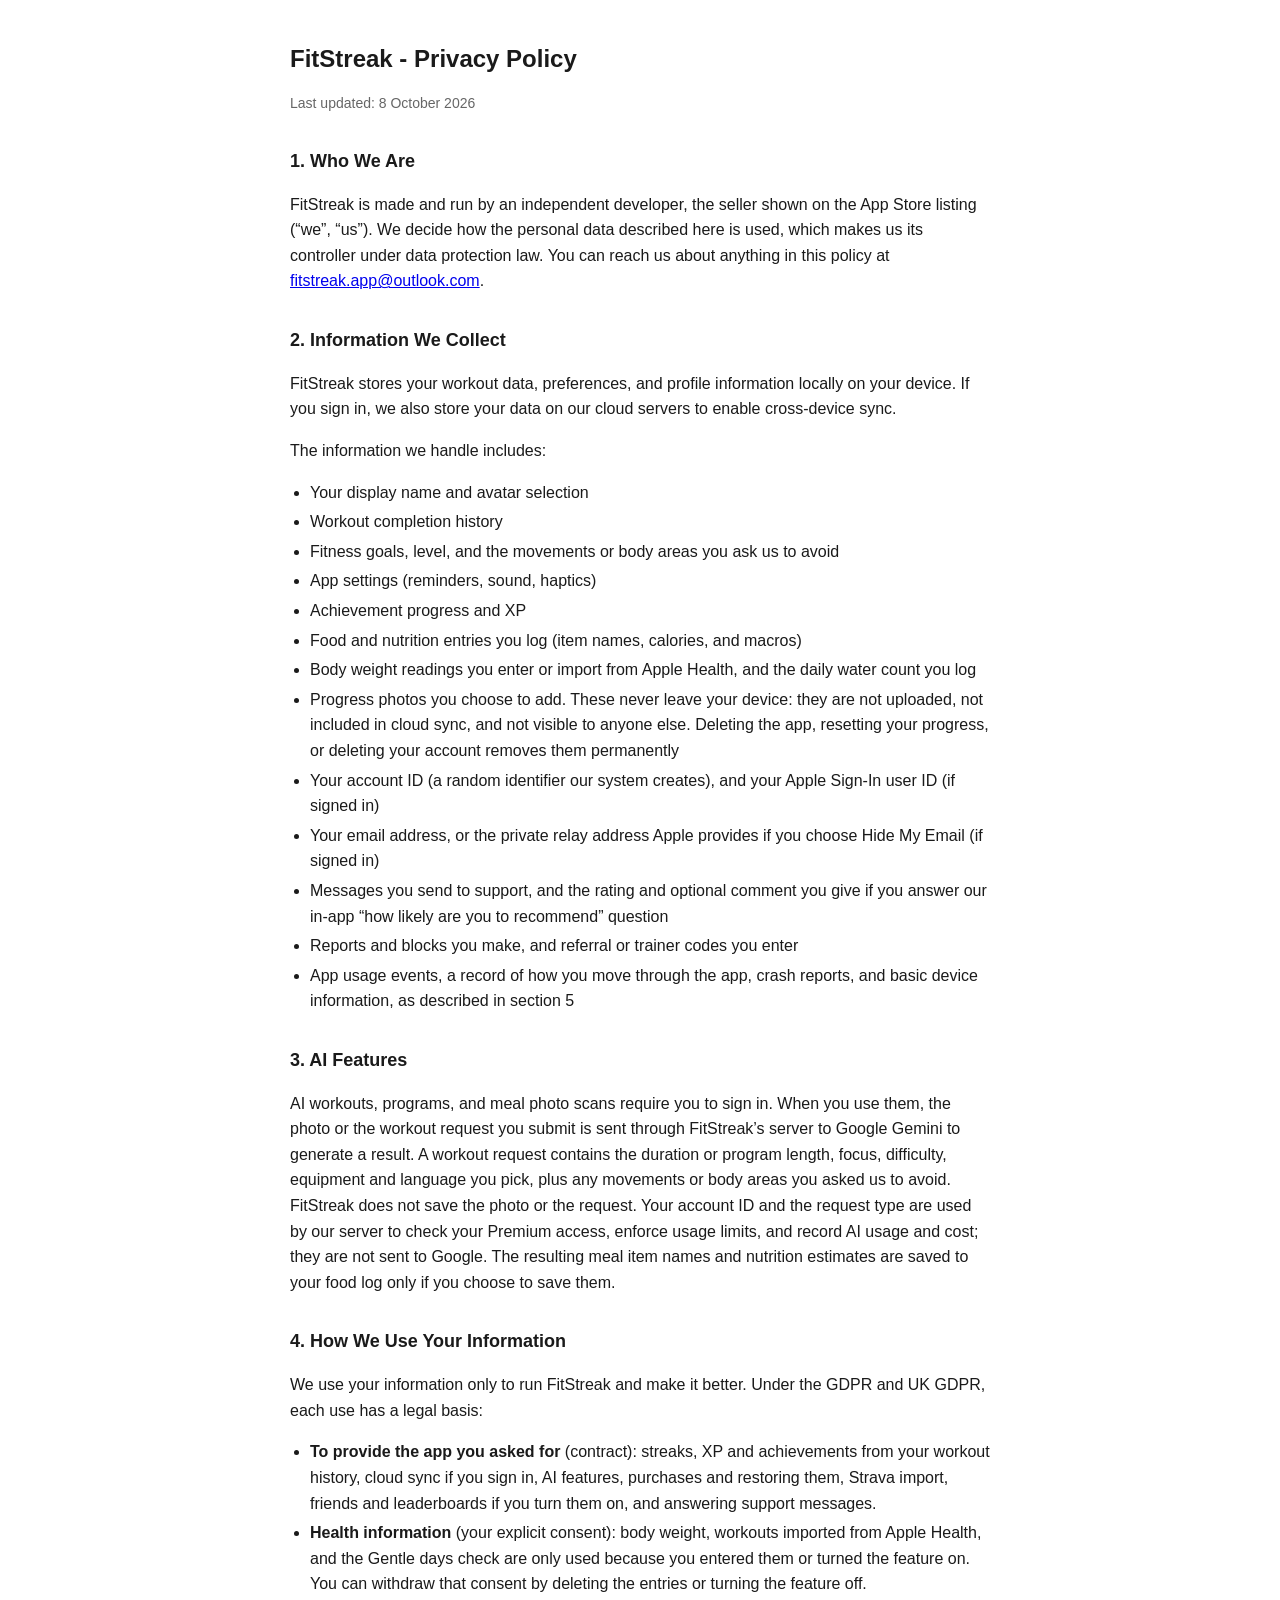
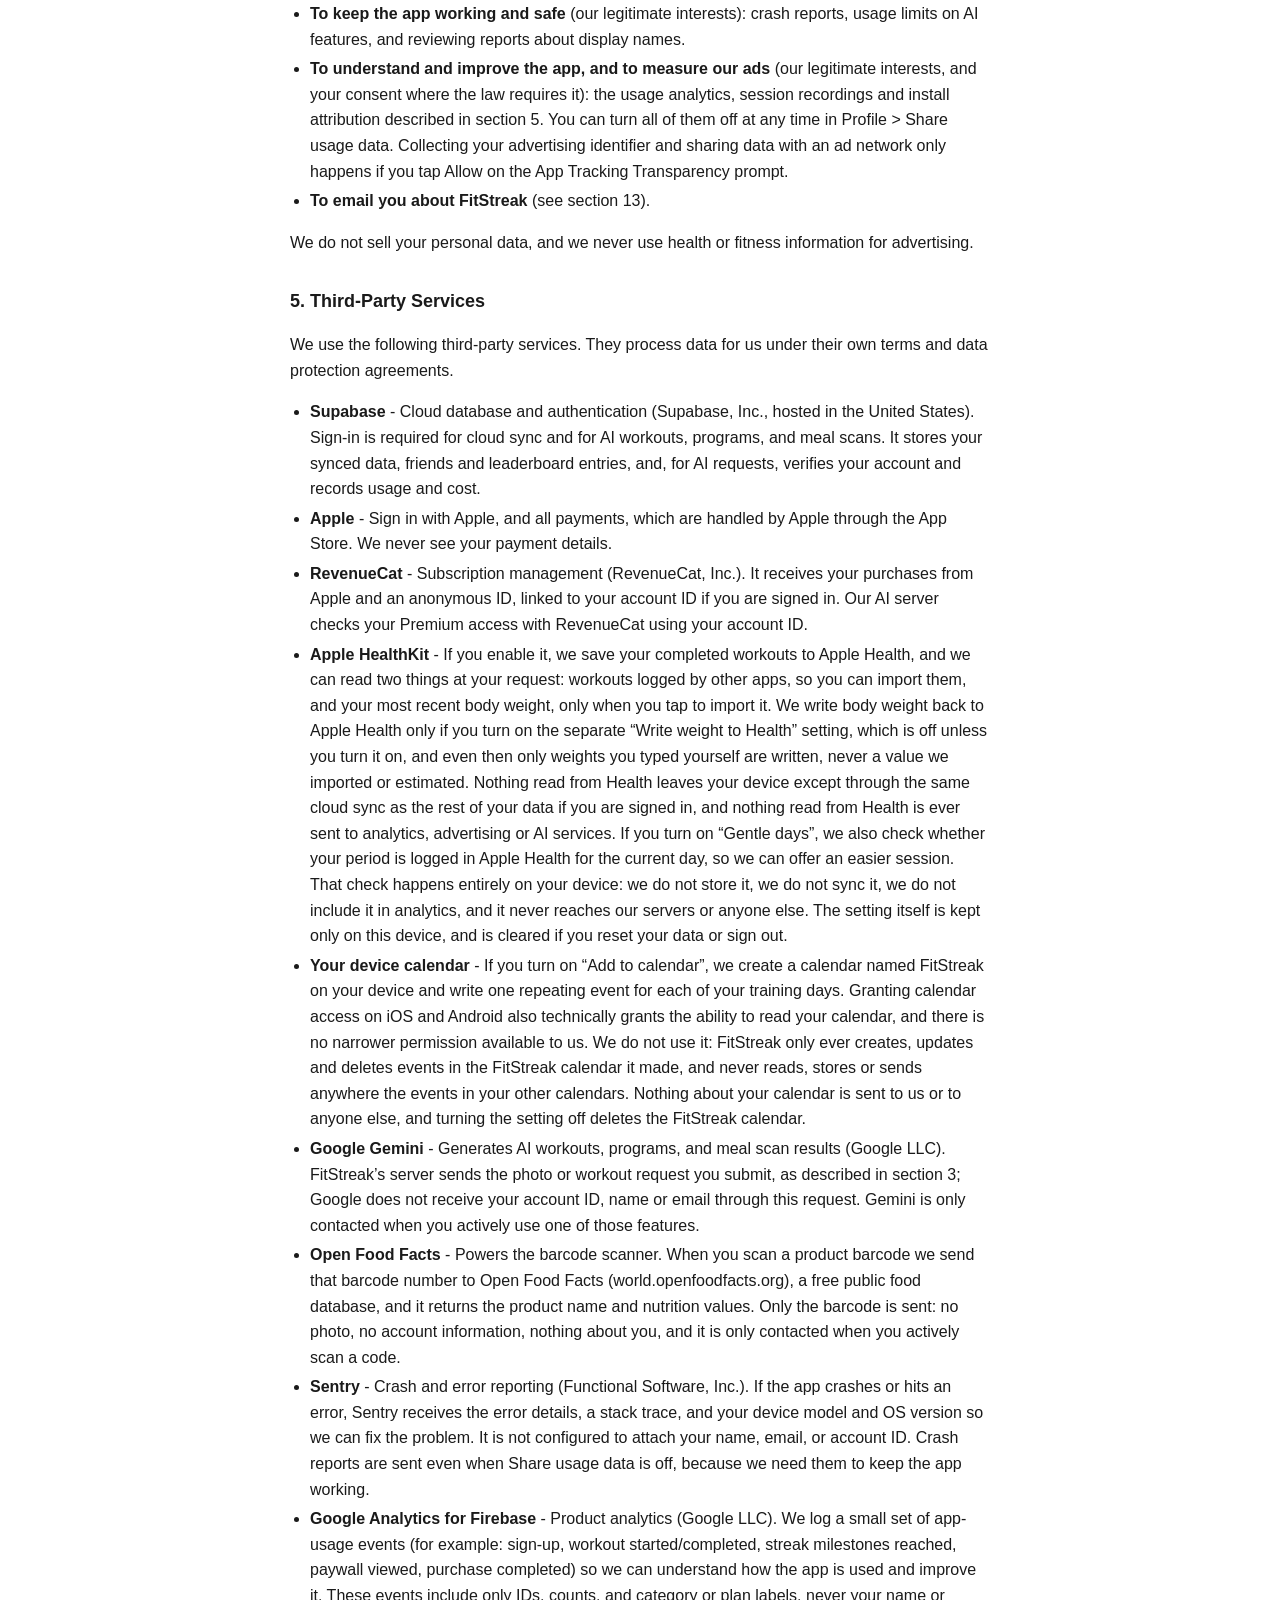
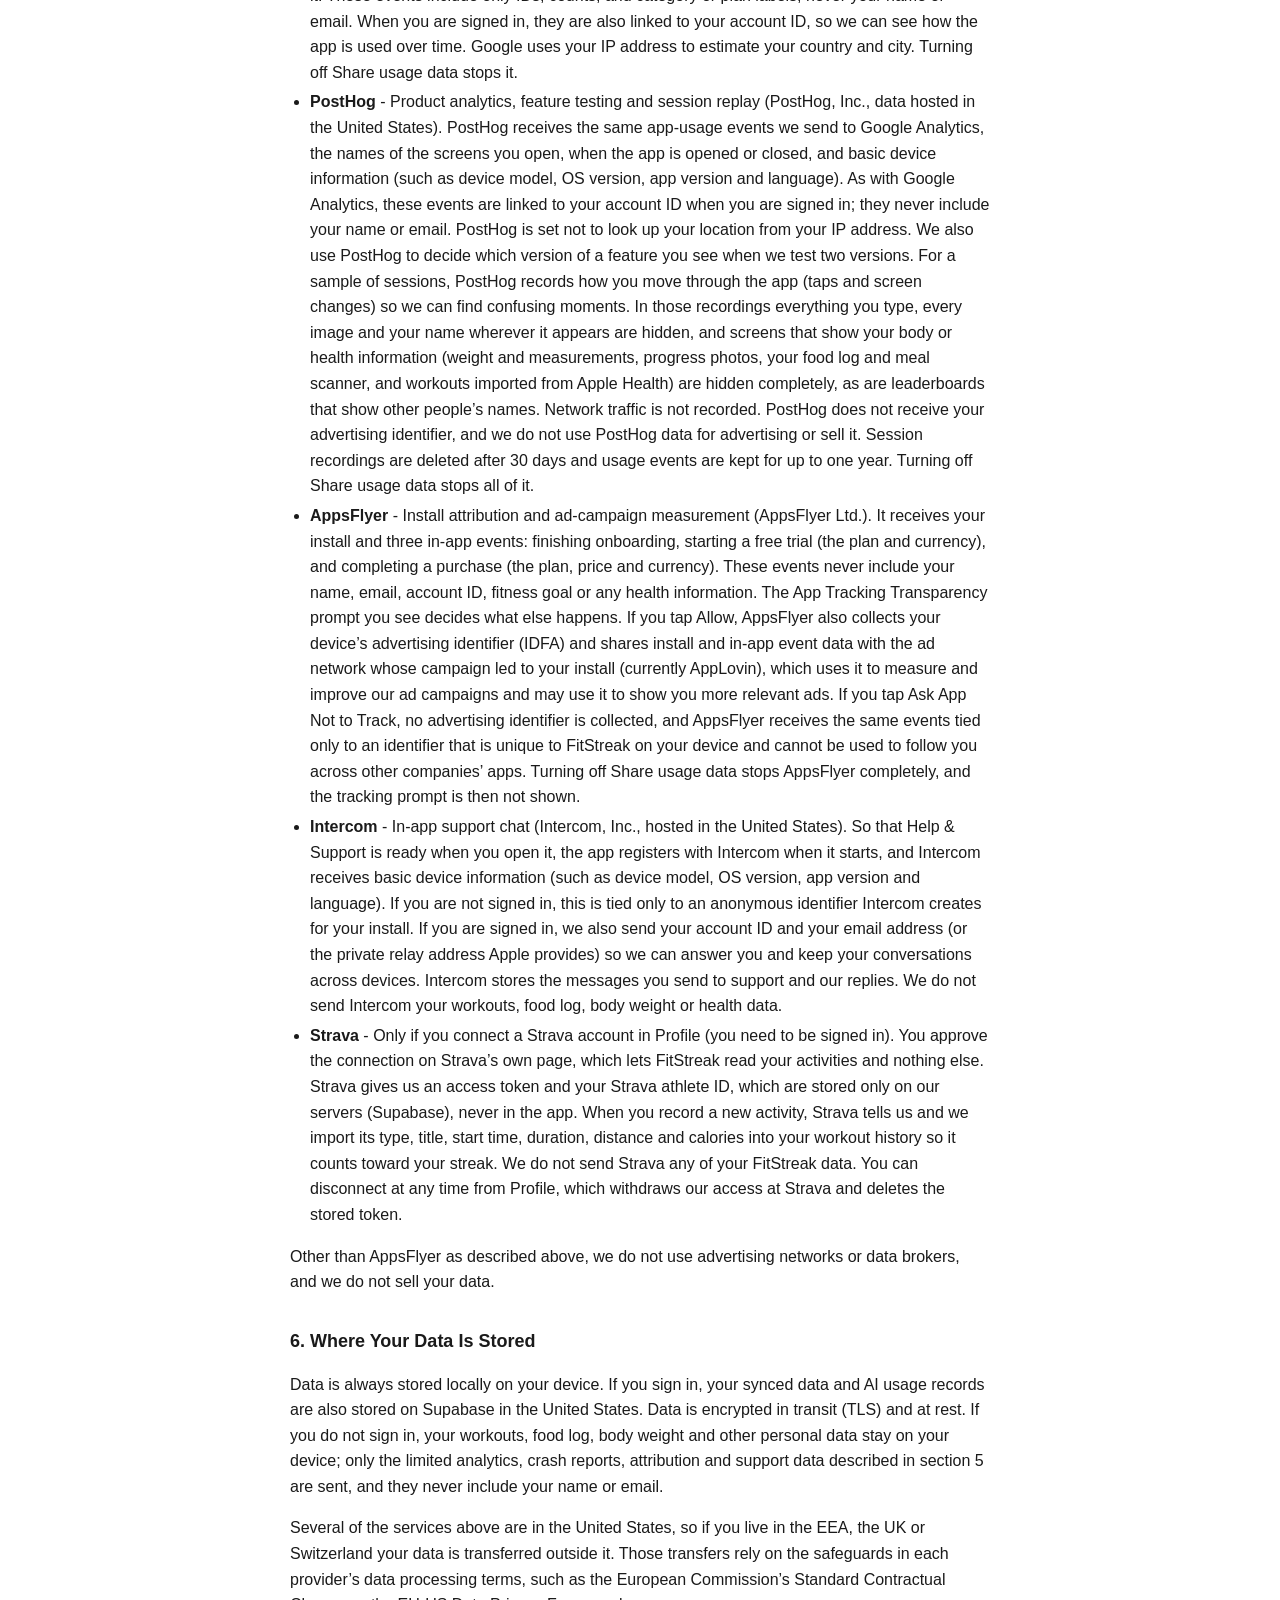
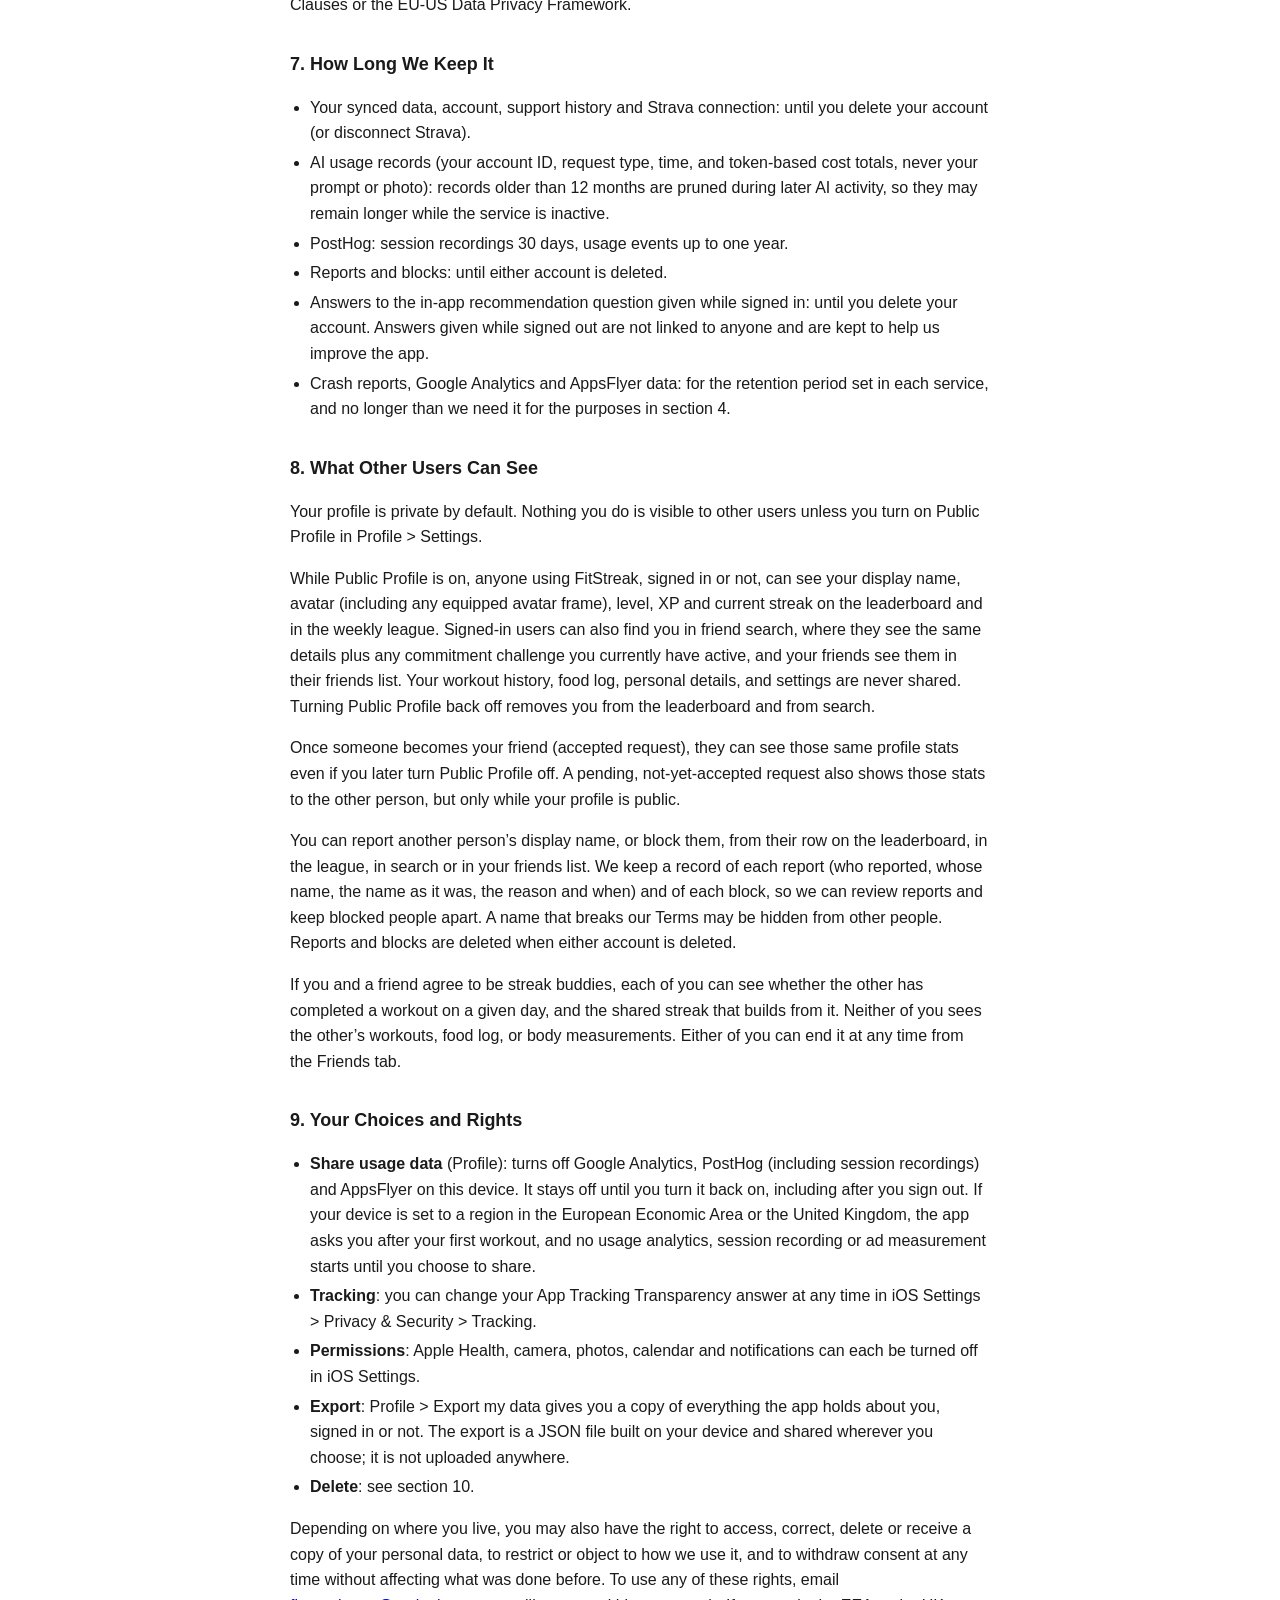
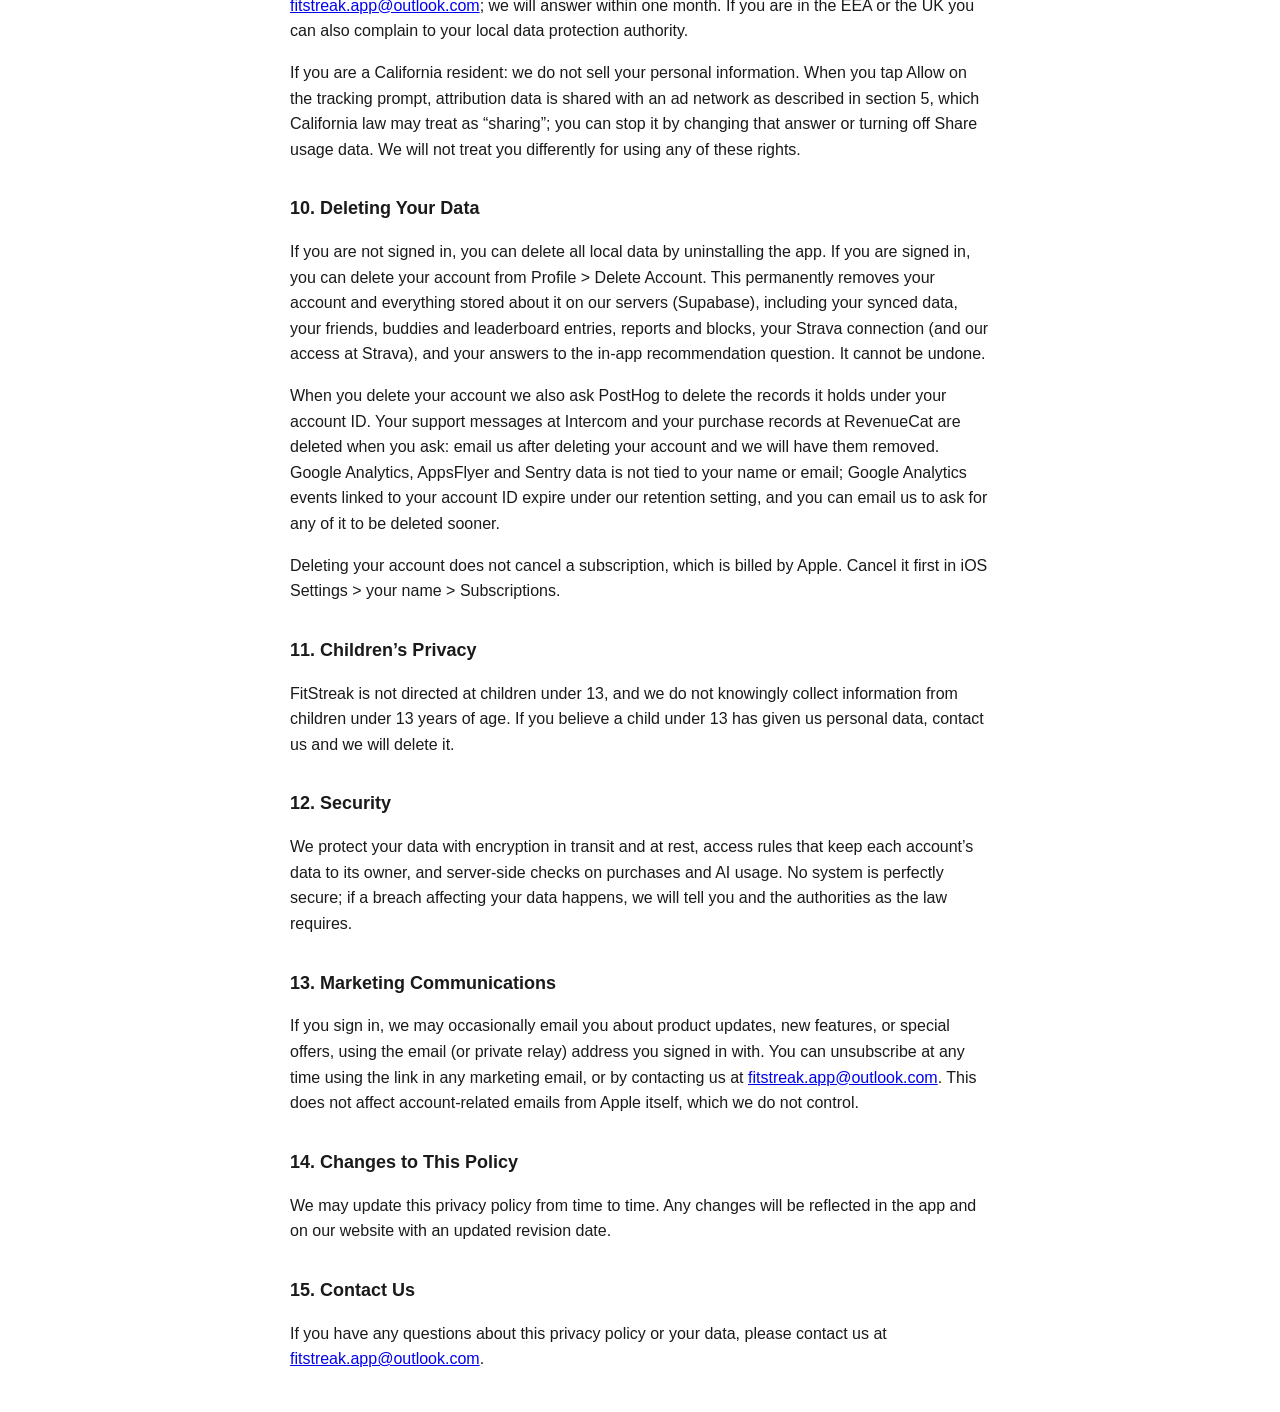
==== privacy.html @ 54d90e2c "Privacy: EEA/UK devices are asked before usage analytics starts (app 1.8.29) Co-Authored-By: Claude " ====
<!DOCTYPE html>
<html lang="en">
<head>
  <meta charset="UTF-8">
  <meta name="viewport" content="width=device-width, initial-scale=1.0">
  <title>FitStreak - Privacy Policy</title>
  <style>
    body {
      font-family: -apple-system, BlinkMacSystemFont, 'Segoe UI', Roboto, sans-serif;
      max-width: 700px;
      margin: 0 auto;
      padding: 24px 16px;
      background: #fff;
      color: #1a1a1a;
      line-height: 1.6;
    }
    h1 { font-size: 24px; margin-bottom: 4px; }
    h2 { font-size: 18px; margin-top: 32px; }
    .updated { color: #666; font-size: 14px; margin-bottom: 32px; }
    ul { padding-left: 20px; }
    li { margin-bottom: 4px; }
  </style>
</head>
<body>
  <h1>FitStreak - Privacy Policy</h1>
  <p class="updated">Last updated: 8 October 2026</p>

  <!--
    Kept in sync BY HAND with app/privacy.tsx, which is the version users actually read
    in the app. They drifted badly once: as of 2026-08-26 this file still said HealthKit
    was "write-only, no health data is read" and that "we do not use analytics tracking",
    six months after both stopped being true. If you change one, change the other.
  -->

  <h2>1. Who We Are</h2>
  <p>FitStreak is made and run by an independent developer, the seller shown on the App Store listing (&ldquo;we&rdquo;, &ldquo;us&rdquo;). We decide how the personal data described here is used, which makes us its controller under data protection law. You can reach us about anything in this policy at <a href="mailto:fitstreak.app@outlook.com">fitstreak.app@outlook.com</a>.</p>
  <h2>2. Information We Collect</h2>
  <p>FitStreak stores your workout data, preferences, and profile information locally on your device. If you sign in, we also store your data on our cloud servers to enable cross-device sync.</p>
  <p>The information we handle includes:</p>
  <ul>
    <li>Your display name and avatar selection</li>
    <li>Workout completion history</li>
    <li>Fitness goals, level, and the movements or body areas you ask us to avoid</li>
    <li>App settings (reminders, sound, haptics)</li>
    <li>Achievement progress and XP</li>
    <li>Food and nutrition entries you log (item names, calories, and macros)</li>
    <li>Body weight readings you enter or import from Apple Health, and the daily water count you log</li>
    <li>Progress photos you choose to add. These never leave your device: they are not uploaded, not included in cloud sync, and not visible to anyone else. Deleting the app, resetting your progress, or deleting your account removes them permanently</li>
    <li>Your account ID (a random identifier our system creates), and your Apple Sign-In user ID (if signed in)</li>
    <li>Your email address, or the private relay address Apple provides if you choose Hide My Email (if signed in)</li>
    <li>Messages you send to support, and the rating and optional comment you give if you answer our in-app &ldquo;how likely are you to recommend&rdquo; question</li>
    <li>Reports and blocks you make, and referral or trainer codes you enter</li>
    <li>App usage events, a record of how you move through the app, crash reports, and basic device information, as described in section 5</li>
  </ul>
  <h2>3. AI Features</h2>
  <p>AI workouts, programs, and meal photo scans require you to sign in. When you use them, the photo or the workout request you submit is sent through FitStreak&rsquo;s server to Google Gemini to generate a result. A workout request contains the duration or program length, focus, difficulty, equipment and language you pick, plus any movements or body areas you asked us to avoid. FitStreak does not save the photo or the request. Your account ID and the request type are used by our server to check your Premium access, enforce usage limits, and record AI usage and cost; they are not sent to Google. The resulting meal item names and nutrition estimates are saved to your food log only if you choose to save them.</p>
  <h2>4. How We Use Your Information</h2>
  <p>We use your information only to run FitStreak and make it better. Under the GDPR and UK GDPR, each use has a legal basis:</p>
  <ul>
    <li><strong>To provide the app you asked for</strong> (contract): streaks, XP and achievements from your workout history, cloud sync if you sign in, AI features, purchases and restoring them, Strava import, friends and leaderboards if you turn them on, and answering support messages.</li>
    <li><strong>Health information</strong> (your explicit consent): body weight, workouts imported from Apple Health, and the Gentle days check are only used because you entered them or turned the feature on. You can withdraw that consent by deleting the entries or turning the feature off.</li>
    <li><strong>To keep the app working and safe</strong> (our legitimate interests): crash reports, usage limits on AI features, and reviewing reports about display names.</li>
    <li><strong>To understand and improve the app, and to measure our ads</strong> (our legitimate interests, and your consent where the law requires it): the usage analytics, session recordings and install attribution described in section 5. You can turn all of them off at any time in Profile &gt; Share usage data. Collecting your advertising identifier and sharing data with an ad network only happens if you tap Allow on the App Tracking Transparency prompt.</li>
    <li><strong>To email you about FitStreak</strong> (see section 13).</li>
  </ul>
  <p>We do not sell your personal data, and we never use health or fitness information for advertising.</p>
  <h2>5. Third-Party Services</h2>
  <p>We use the following third-party services. They process data for us under their own terms and data protection agreements.</p>
  <ul>
    <li><strong>Supabase</strong> - Cloud database and authentication (Supabase, Inc., hosted in the United States). Sign-in is required for cloud sync and for AI workouts, programs, and meal scans. It stores your synced data, friends and leaderboard entries, and, for AI requests, verifies your account and records usage and cost.</li>
    <li><strong>Apple</strong> - Sign in with Apple, and all payments, which are handled by Apple through the App Store. We never see your payment details.</li>
    <li><strong>RevenueCat</strong> - Subscription management (RevenueCat, Inc.). It receives your purchases from Apple and an anonymous ID, linked to your account ID if you are signed in. Our AI server checks your Premium access with RevenueCat using your account ID.</li>
    <li><strong>Apple HealthKit</strong> - If you enable it, we save your completed workouts to Apple Health, and we can read two things at your request: workouts logged by other apps, so you can import them, and your most recent body weight, only when you tap to import it. We write body weight back to Apple Health only if you turn on the separate &ldquo;Write weight to Health&rdquo; setting, which is off unless you turn it on, and even then only weights you typed yourself are written, never a value we imported or estimated. Nothing read from Health leaves your device except through the same cloud sync as the rest of your data if you are signed in, and nothing read from Health is ever sent to analytics, advertising or AI services. If you turn on &ldquo;Gentle days&rdquo;, we also check whether your period is logged in Apple Health for the current day, so we can offer an easier session. That check happens entirely on your device: we do not store it, we do not sync it, we do not include it in analytics, and it never reaches our servers or anyone else. The setting itself is kept only on this device, and is cleared if you reset your data or sign out.</li>
    <li><strong>Your device calendar</strong> - If you turn on &ldquo;Add to calendar&rdquo;, we create a calendar named FitStreak on your device and write one repeating event for each of your training days. Granting calendar access on iOS and Android also technically grants the ability to read your calendar, and there is no narrower permission available to us. We do not use it: FitStreak only ever creates, updates and deletes events in the FitStreak calendar it made, and never reads, stores or sends anywhere the events in your other calendars. Nothing about your calendar is sent to us or to anyone else, and turning the setting off deletes the FitStreak calendar.</li>
    <li><strong>Google Gemini</strong> - Generates AI workouts, programs, and meal scan results (Google LLC). FitStreak&rsquo;s server sends the photo or workout request you submit, as described in section 3; Google does not receive your account ID, name or email through this request. Gemini is only contacted when you actively use one of those features.</li>
    <li><strong>Open Food Facts</strong> - Powers the barcode scanner. When you scan a product barcode we send that barcode number to Open Food Facts (world.openfoodfacts.org), a free public food database, and it returns the product name and nutrition values. Only the barcode is sent: no photo, no account information, nothing about you, and it is only contacted when you actively scan a code.</li>
    <li><strong>Sentry</strong> - Crash and error reporting (Functional Software, Inc.). If the app crashes or hits an error, Sentry receives the error details, a stack trace, and your device model and OS version so we can fix the problem. It is not configured to attach your name, email, or account ID. Crash reports are sent even when Share usage data is off, because we need them to keep the app working.</li>
    <li><strong>Google Analytics for Firebase</strong> - Product analytics (Google LLC). We log a small set of app-usage events (for example: sign-up, workout started/completed, streak milestones reached, paywall viewed, purchase completed) so we can understand how the app is used and improve it. These events include only IDs, counts, and category or plan labels, never your name or email. When you are signed in, they are also linked to your account ID, so we can see how the app is used over time. Google uses your IP address to estimate your country and city. Turning off Share usage data stops it.</li>
    <li><strong>PostHog</strong> - Product analytics, feature testing and session replay (PostHog, Inc., data hosted in the United States). PostHog receives the same app-usage events we send to Google Analytics, the names of the screens you open, when the app is opened or closed, and basic device information (such as device model, OS version, app version and language). As with Google Analytics, these events are linked to your account ID when you are signed in; they never include your name or email. PostHog is set not to look up your location from your IP address. We also use PostHog to decide which version of a feature you see when we test two versions. For a sample of sessions, PostHog records how you move through the app (taps and screen changes) so we can find confusing moments. In those recordings everything you type, every image and your name wherever it appears are hidden, and screens that show your body or health information (weight and measurements, progress photos, your food log and meal scanner, and workouts imported from Apple Health) are hidden completely, as are leaderboards that show other people&rsquo;s names. Network traffic is not recorded. PostHog does not receive your advertising identifier, and we do not use PostHog data for advertising or sell it. Session recordings are deleted after 30 days and usage events are kept for up to one year. Turning off Share usage data stops all of it.</li>
    <li><strong>AppsFlyer</strong> - Install attribution and ad-campaign measurement (AppsFlyer Ltd.). It receives your install and three in-app events: finishing onboarding, starting a free trial (the plan and currency), and completing a purchase (the plan, price and currency). These events never include your name, email, account ID, fitness goal or any health information. The App Tracking Transparency prompt you see decides what else happens. If you tap Allow, AppsFlyer also collects your device&rsquo;s advertising identifier (IDFA) and shares install and in-app event data with the ad network whose campaign led to your install (currently AppLovin), which uses it to measure and improve our ad campaigns and may use it to show you more relevant ads. If you tap Ask App Not to Track, no advertising identifier is collected, and AppsFlyer receives the same events tied only to an identifier that is unique to FitStreak on your device and cannot be used to follow you across other companies&rsquo; apps. Turning off Share usage data stops AppsFlyer completely, and the tracking prompt is then not shown.</li>
    <li><strong>Intercom</strong> - In-app support chat (Intercom, Inc., hosted in the United States). So that Help &amp; Support is ready when you open it, the app registers with Intercom when it starts, and Intercom receives basic device information (such as device model, OS version, app version and language). If you are not signed in, this is tied only to an anonymous identifier Intercom creates for your install. If you are signed in, we also send your account ID and your email address (or the private relay address Apple provides) so we can answer you and keep your conversations across devices. Intercom stores the messages you send to support and our replies. We do not send Intercom your workouts, food log, body weight or health data.</li>
    <li><strong>Strava</strong> - Only if you connect a Strava account in Profile (you need to be signed in). You approve the connection on Strava&rsquo;s own page, which lets FitStreak read your activities and nothing else. Strava gives us an access token and your Strava athlete ID, which are stored only on our servers (Supabase), never in the app. When you record a new activity, Strava tells us and we import its type, title, start time, duration, distance and calories into your workout history so it counts toward your streak. We do not send Strava any of your FitStreak data. You can disconnect at any time from Profile, which withdraws our access at Strava and deletes the stored token.</li>
  </ul>
  <p>Other than AppsFlyer as described above, we do not use advertising networks or data brokers, and we do not sell your data.</p>
  <h2>6. Where Your Data Is Stored</h2>
  <p>Data is always stored locally on your device. If you sign in, your synced data and AI usage records are also stored on Supabase in the United States. Data is encrypted in transit (TLS) and at rest. If you do not sign in, your workouts, food log, body weight and other personal data stay on your device; only the limited analytics, crash reports, attribution and support data described in section 5 are sent, and they never include your name or email.</p>
  <p>Several of the services above are in the United States, so if you live in the EEA, the UK or Switzerland your data is transferred outside it. Those transfers rely on the safeguards in each provider&rsquo;s data processing terms, such as the European Commission&rsquo;s Standard Contractual Clauses or the EU-US Data Privacy Framework.</p>
  <h2>7. How Long We Keep It</h2>
  <ul>
    <li>Your synced data, account, support history and Strava connection: until you delete your account (or disconnect Strava).</li>
    <li>AI usage records (your account ID, request type, time, and token-based cost totals, never your prompt or photo): records older than 12 months are pruned during later AI activity, so they may remain longer while the service is inactive.</li>
    <li>PostHog: session recordings 30 days, usage events up to one year.</li>
    <li>Reports and blocks: until either account is deleted.</li>
    <li>Answers to the in-app recommendation question given while signed in: until you delete your account. Answers given while signed out are not linked to anyone and are kept to help us improve the app.</li>
    <li>Crash reports, Google Analytics and AppsFlyer data: for the retention period set in each service, and no longer than we need it for the purposes in section 4.</li>
  </ul>
  <h2>8. What Other Users Can See</h2>
  <p>Your profile is private by default. Nothing you do is visible to other users unless you turn on Public Profile in Profile &gt; Settings.</p>
  <p>While Public Profile is on, anyone using FitStreak, signed in or not, can see your display name, avatar (including any equipped avatar frame), level, XP and current streak on the leaderboard and in the weekly league. Signed-in users can also find you in friend search, where they see the same details plus any commitment challenge you currently have active, and your friends see them in their friends list. Your workout history, food log, personal details, and settings are never shared. Turning Public Profile back off removes you from the leaderboard and from search.</p>
  <p>Once someone becomes your friend (accepted request), they can see those same profile stats even if you later turn Public Profile off. A pending, not-yet-accepted request also shows those stats to the other person, but only while your profile is public.</p>
  <p>You can report another person&rsquo;s display name, or block them, from their row on the leaderboard, in the league, in search or in your friends list. We keep a record of each report (who reported, whose name, the name as it was, the reason and when) and of each block, so we can review reports and keep blocked people apart. A name that breaks our Terms may be hidden from other people. Reports and blocks are deleted when either account is deleted.</p>
  <p>If you and a friend agree to be streak buddies, each of you can see whether the other has completed a workout on a given day, and the shared streak that builds from it. Neither of you sees the other&rsquo;s workouts, food log, or body measurements. Either of you can end it at any time from the Friends tab.</p>
  <h2>9. Your Choices and Rights</h2>
  <ul>
    <li><strong>Share usage data</strong> (Profile): turns off Google Analytics, PostHog (including session recordings) and AppsFlyer on this device. It stays off until you turn it back on, including after you sign out. If your device is set to a region in the European Economic Area or the United Kingdom, the app asks you after your first workout, and no usage analytics, session recording or ad measurement starts until you choose to share.</li>
    <li><strong>Tracking</strong>: you can change your App Tracking Transparency answer at any time in iOS Settings &gt; Privacy &amp; Security &gt; Tracking.</li>
    <li><strong>Permissions</strong>: Apple Health, camera, photos, calendar and notifications can each be turned off in iOS Settings.</li>
    <li><strong>Export</strong>: Profile &gt; Export my data gives you a copy of everything the app holds about you, signed in or not. The export is a JSON file built on your device and shared wherever you choose; it is not uploaded anywhere.</li>
    <li><strong>Delete</strong>: see section 10.</li>
  </ul>
  <p>Depending on where you live, you may also have the right to access, correct, delete or receive a copy of your personal data, to restrict or object to how we use it, and to withdraw consent at any time without affecting what was done before. To use any of these rights, email <a href="mailto:fitstreak.app@outlook.com">fitstreak.app@outlook.com</a>; we will answer within one month. If you are in the EEA or the UK you can also complain to your local data protection authority.</p>
  <p>If you are a California resident: we do not sell your personal information. When you tap Allow on the tracking prompt, attribution data is shared with an ad network as described in section 5, which California law may treat as &ldquo;sharing&rdquo;; you can stop it by changing that answer or turning off Share usage data. We will not treat you differently for using any of these rights.</p>
  <h2>10. Deleting Your Data</h2>
  <p>If you are not signed in, you can delete all local data by uninstalling the app. If you are signed in, you can delete your account from Profile &gt; Delete Account. This permanently removes your account and everything stored about it on our servers (Supabase), including your synced data, your friends, buddies and leaderboard entries, reports and blocks, your Strava connection (and our access at Strava), and your answers to the in-app recommendation question. It cannot be undone.</p>
  <p>When you delete your account we also ask PostHog to delete the records it holds under your account ID. Your support messages at Intercom and your purchase records at RevenueCat are deleted when you ask: email us after deleting your account and we will have them removed. Google Analytics, AppsFlyer and Sentry data is not tied to your name or email; Google Analytics events linked to your account ID expire under our retention setting, and you can email us to ask for any of it to be deleted sooner.</p>
  <p>Deleting your account does not cancel a subscription, which is billed by Apple. Cancel it first in iOS Settings &gt; your name &gt; Subscriptions.</p>
  <h2>11. Children&rsquo;s Privacy</h2>
  <p>FitStreak is not directed at children under 13, and we do not knowingly collect information from children under 13 years of age. If you believe a child under 13 has given us personal data, contact us and we will delete it.</p>
  <h2>12. Security</h2>
  <p>We protect your data with encryption in transit and at rest, access rules that keep each account&rsquo;s data to its owner, and server-side checks on purchases and AI usage. No system is perfectly secure; if a breach affecting your data happens, we will tell you and the authorities as the law requires.</p>
  <h2>13. Marketing Communications</h2>
  <p>If you sign in, we may occasionally email you about product updates, new features, or special offers, using the email (or private relay) address you signed in with. You can unsubscribe at any time using the link in any marketing email, or by contacting us at <a href="mailto:fitstreak.app@outlook.com">fitstreak.app@outlook.com</a>. This does not affect account-related emails from Apple itself, which we do not control.</p>
  <h2>14. Changes to This Policy</h2>
  <p>We may update this privacy policy from time to time. Any changes will be reflected in the app and on our website with an updated revision date.</p>
  <h2>15. Contact Us</h2>
  <p>If you have any questions about this privacy policy or your data, please contact us at <a href="mailto:fitstreak.app@outlook.com">fitstreak.app@outlook.com</a>.</p>
</body>
</html>
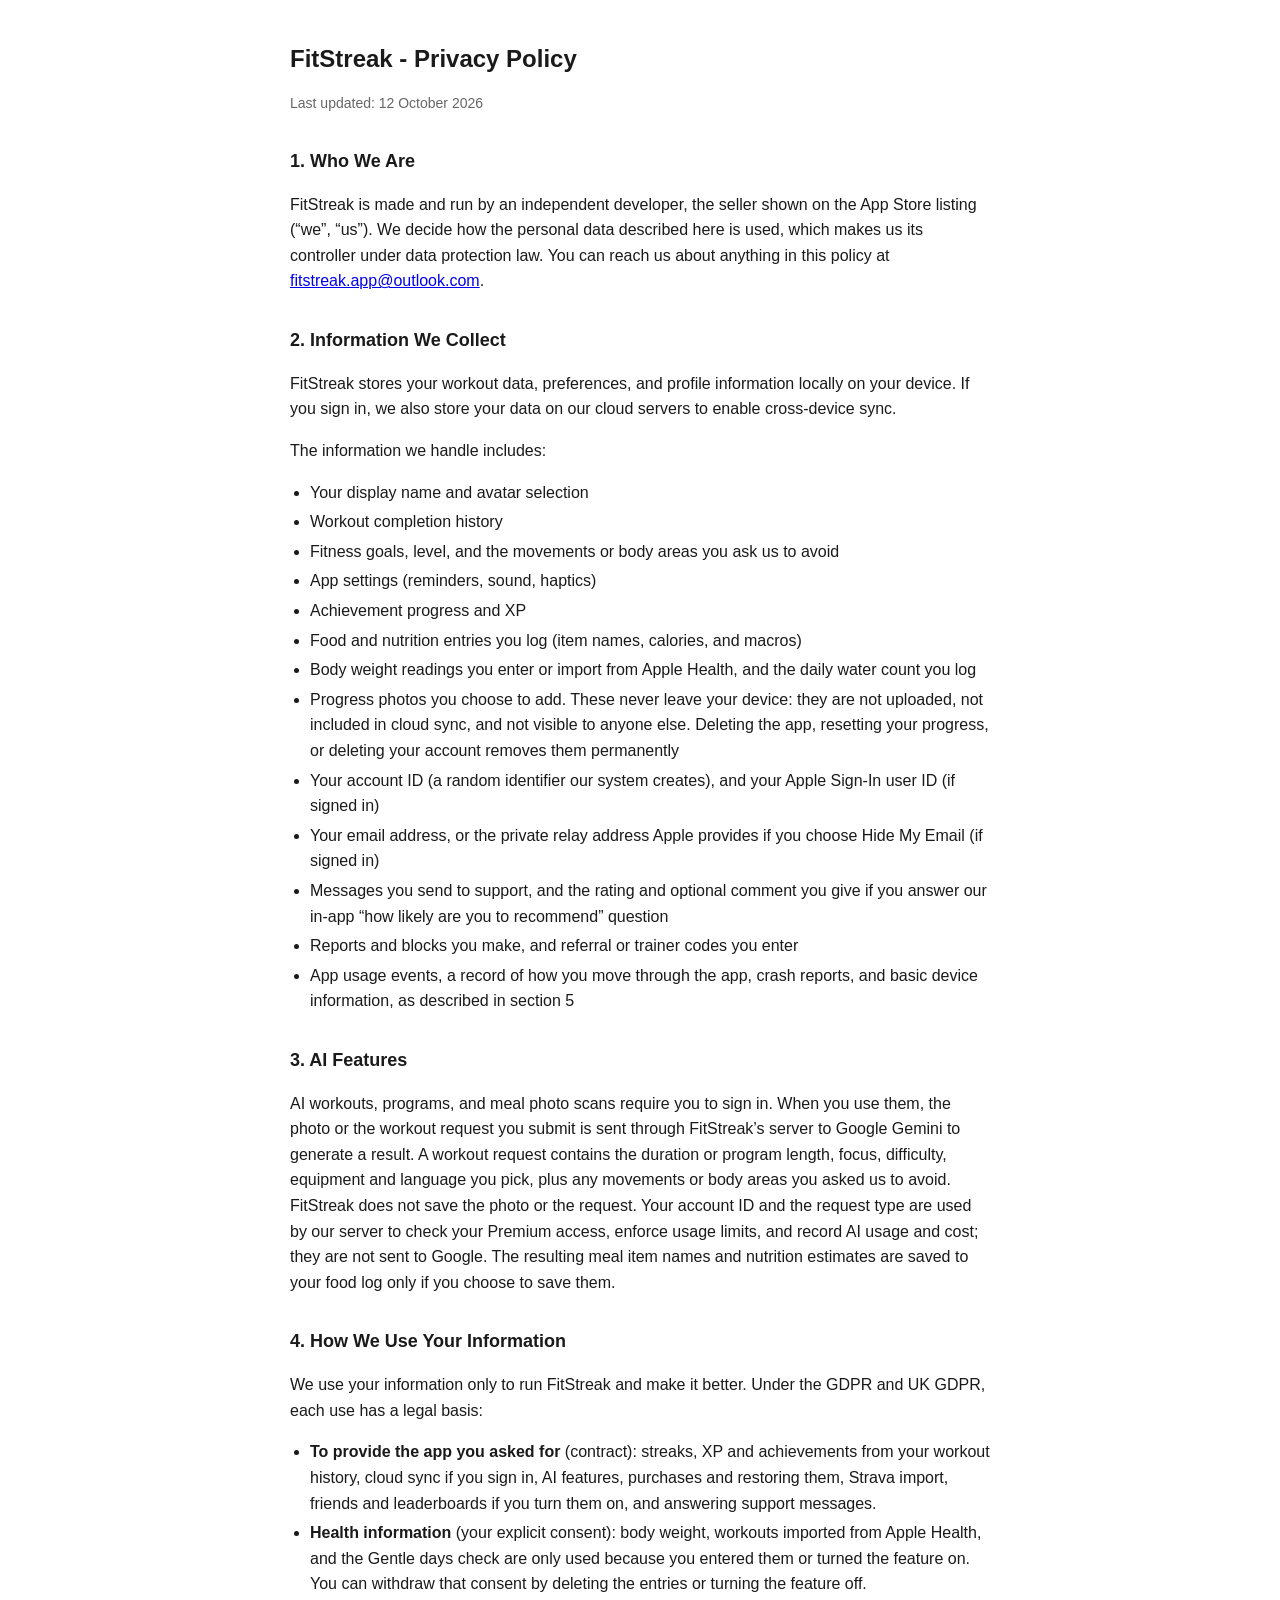
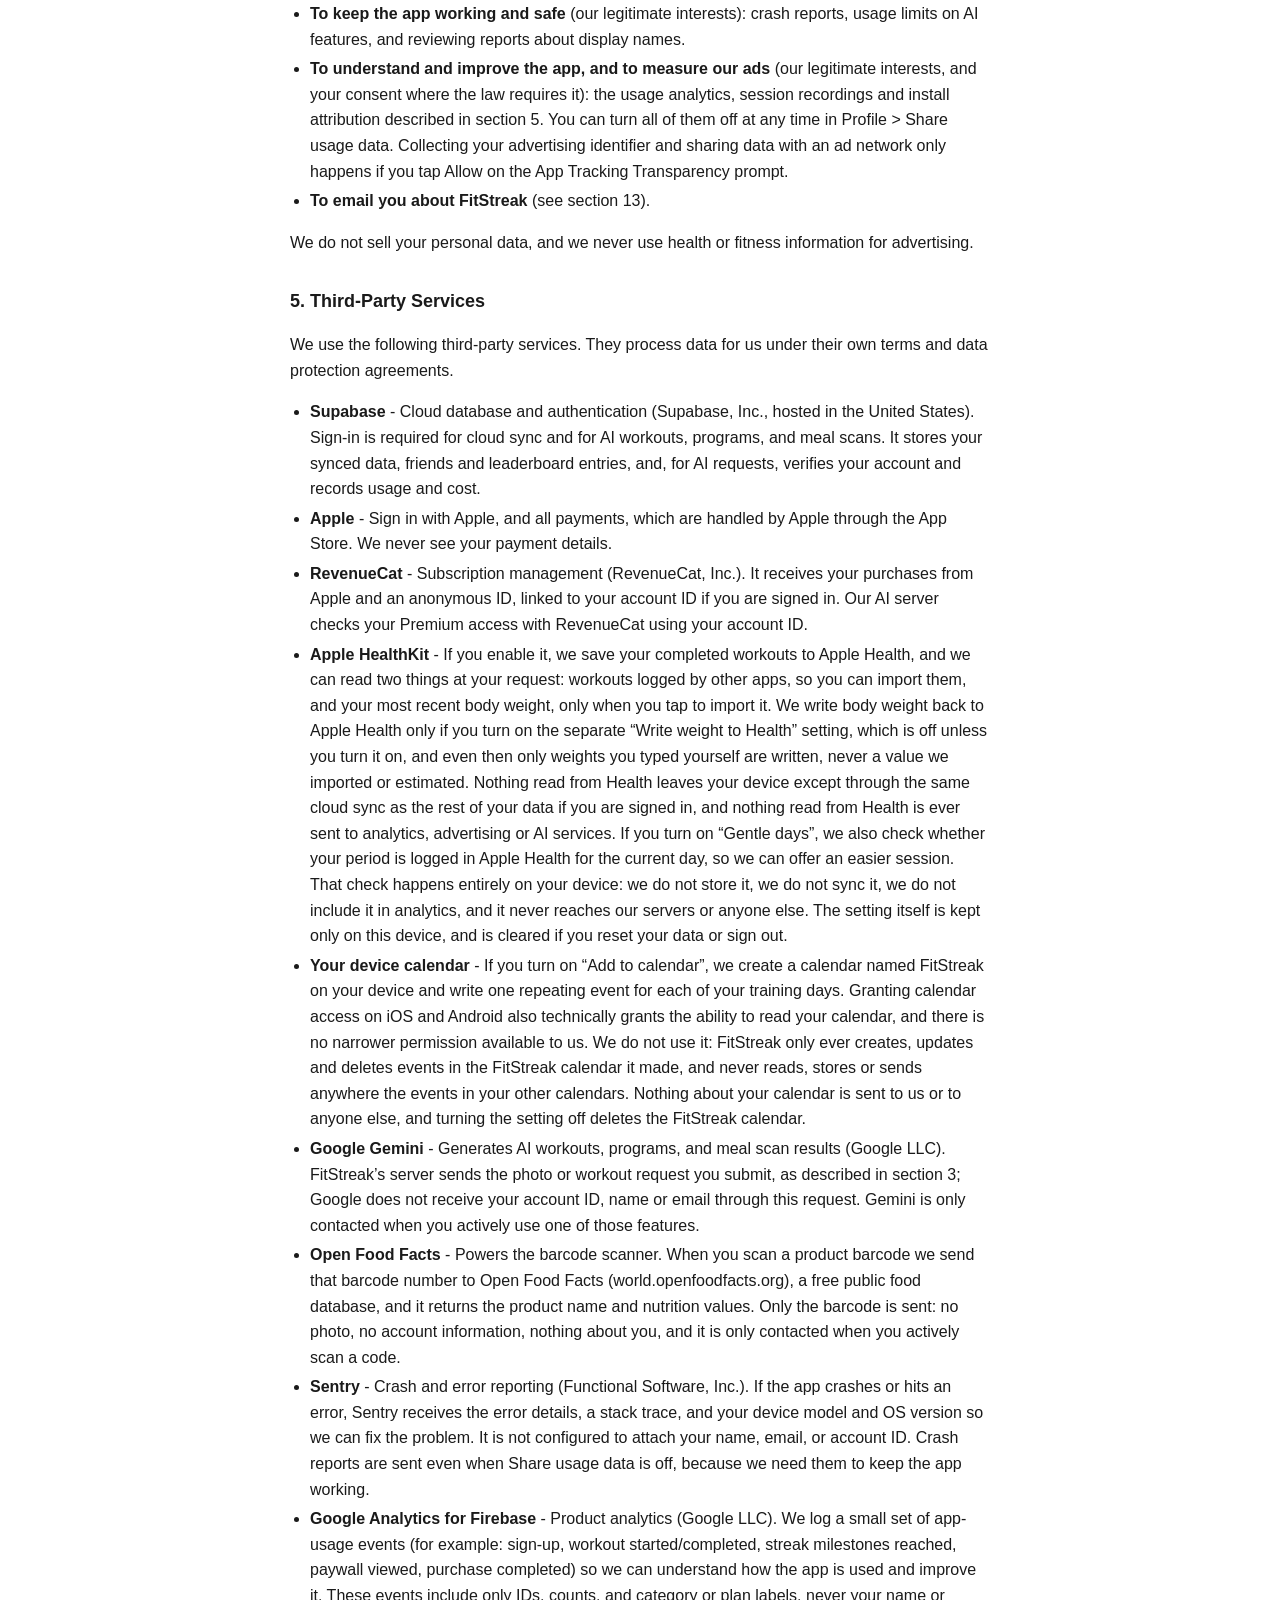
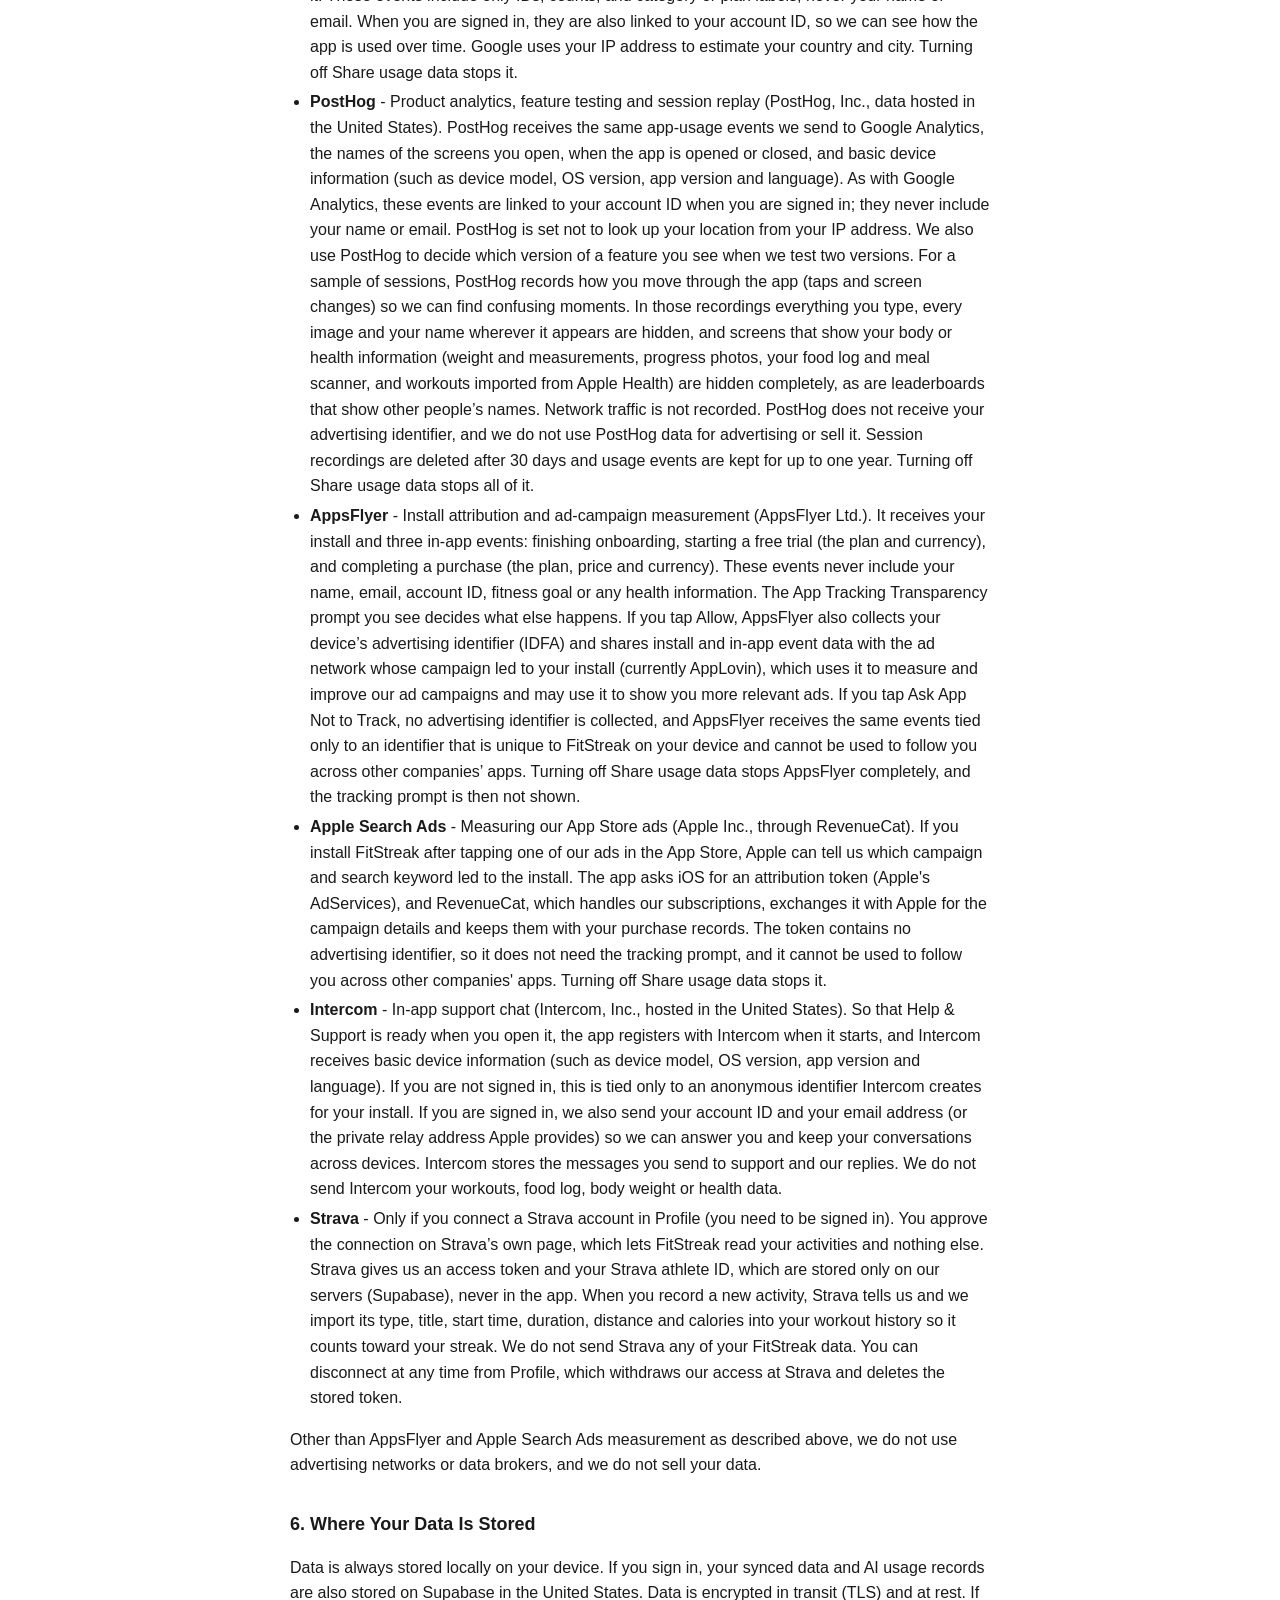
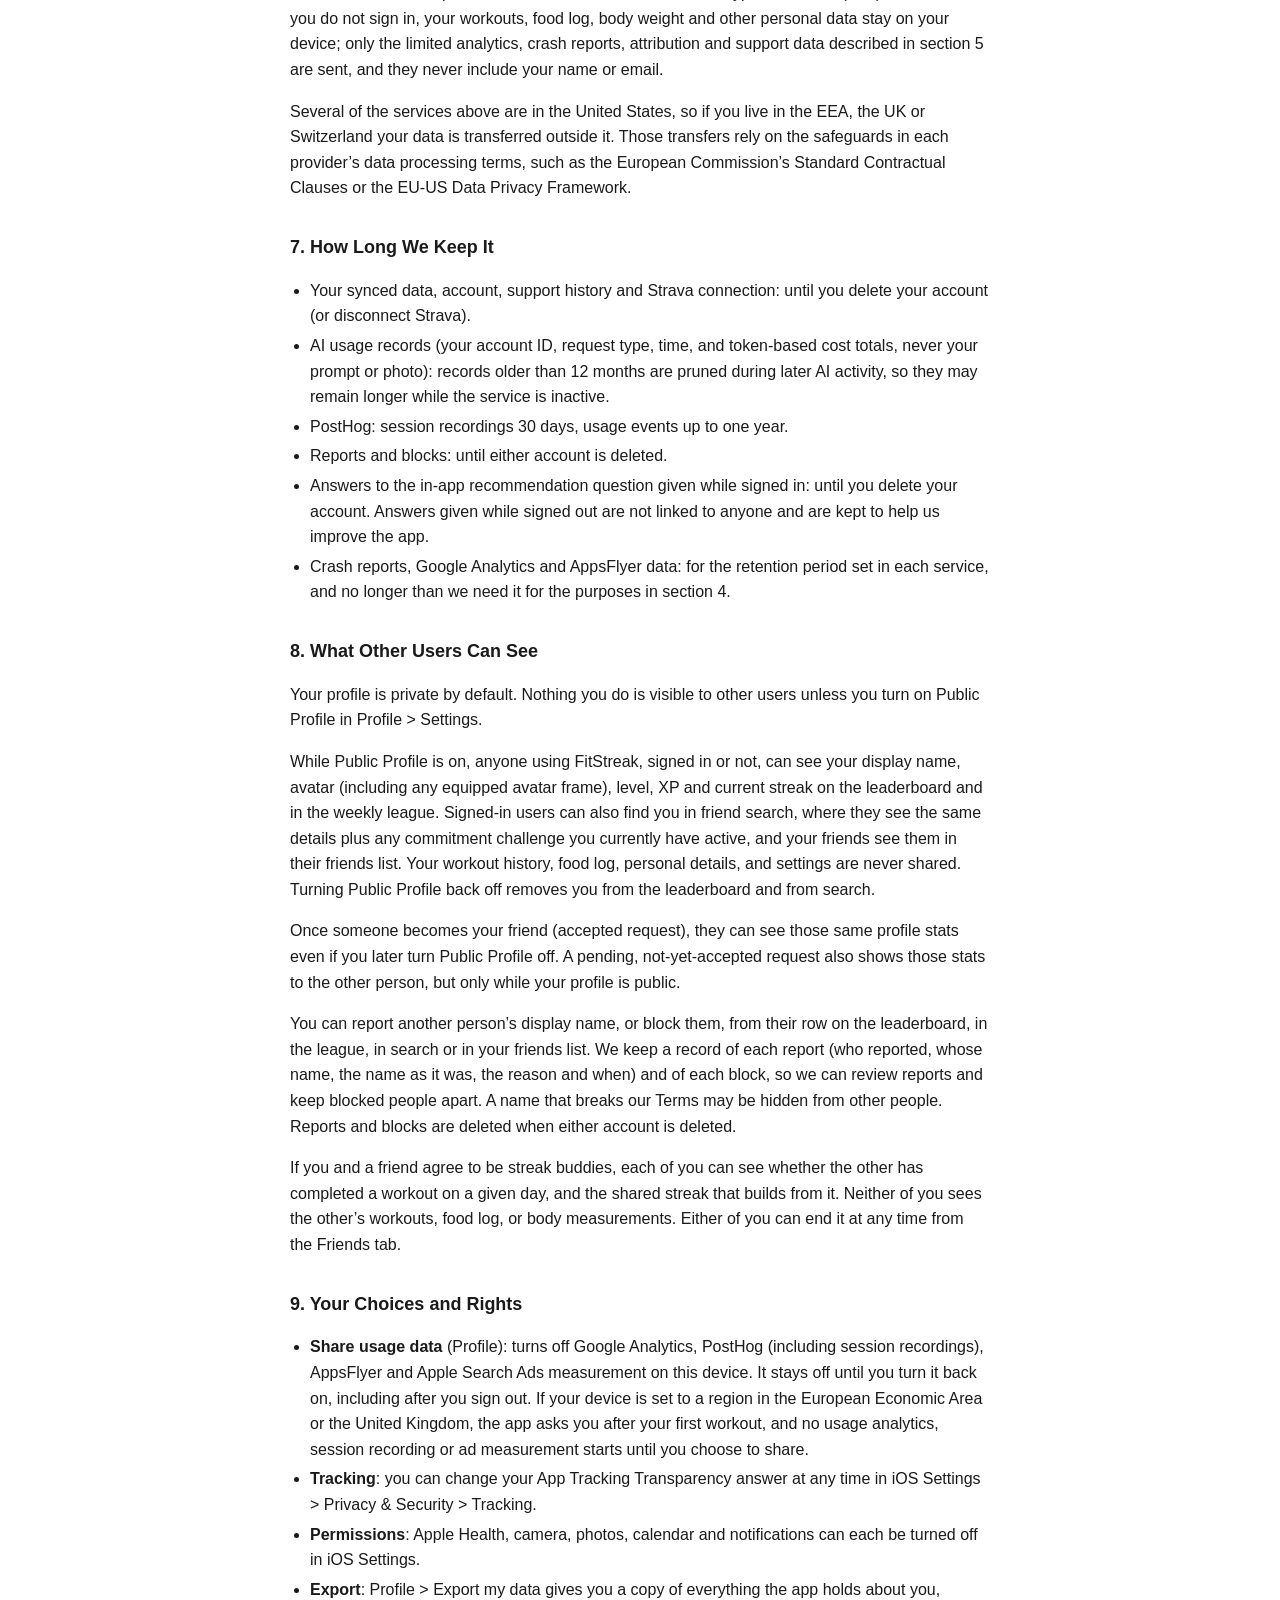
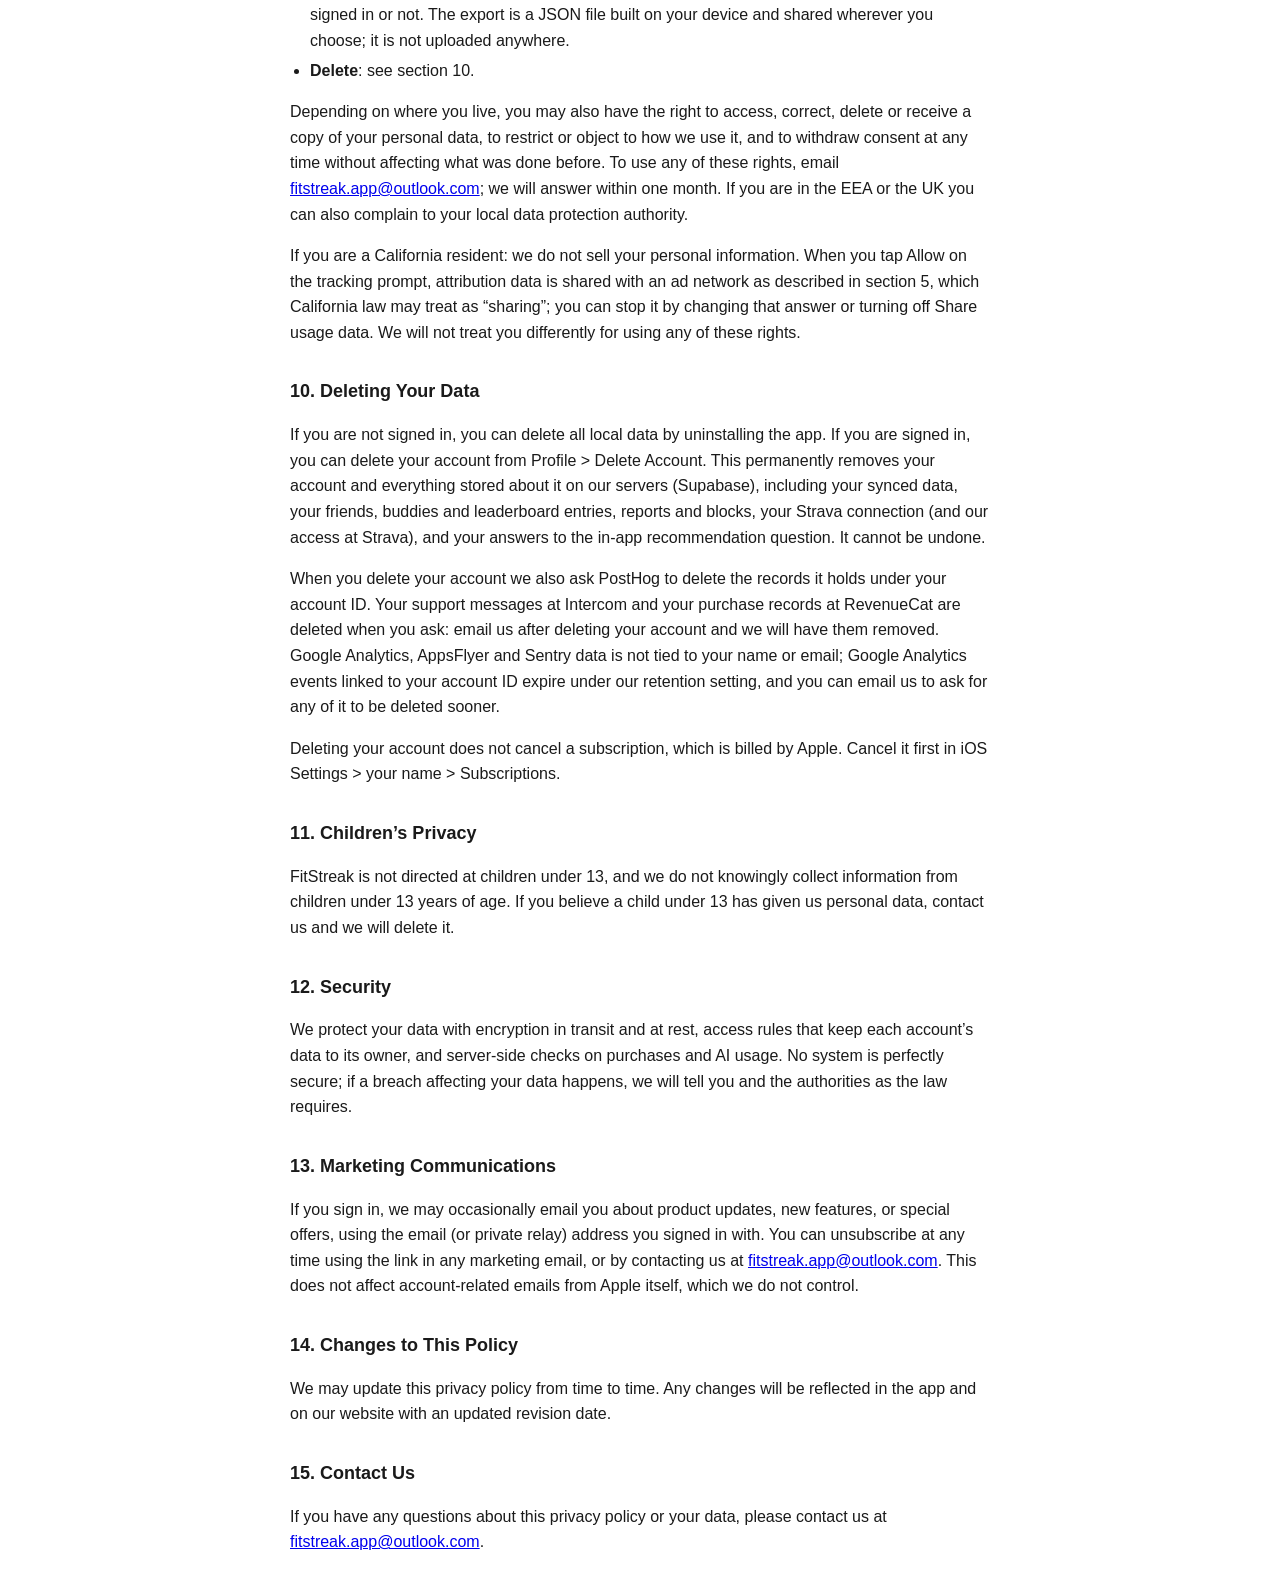
==== commit 343eacf9: "privacy: disclose Apple Search Ads attribution" ====
--- a/privacy.html
+++ b/privacy.html
@@ -23,7 +23,7 @@
 </head>
 <body>
   <h1>FitStreak - Privacy Policy</h1>
-  <p class="updated">Last updated: 8 October 2026</p>
+  <p class="updated">Last updated: 12 October 2026</p>
 
   <!--
     Kept in sync BY HAND with app/privacy.tsx, which is the version users actually read
@@ -78,10 +78,11 @@
     <li><strong>Google Analytics for Firebase</strong> - Product analytics (Google LLC). We log a small set of app-usage events (for example: sign-up, workout started/completed, streak milestones reached, paywall viewed, purchase completed) so we can understand how the app is used and improve it. These events include only IDs, counts, and category or plan labels, never your name or email. When you are signed in, they are also linked to your account ID, so we can see how the app is used over time. Google uses your IP address to estimate your country and city. Turning off Share usage data stops it.</li>
     <li><strong>PostHog</strong> - Product analytics, feature testing and session replay (PostHog, Inc., data hosted in the United States). PostHog receives the same app-usage events we send to Google Analytics, the names of the screens you open, when the app is opened or closed, and basic device information (such as device model, OS version, app version and language). As with Google Analytics, these events are linked to your account ID when you are signed in; they never include your name or email. PostHog is set not to look up your location from your IP address. We also use PostHog to decide which version of a feature you see when we test two versions. For a sample of sessions, PostHog records how you move through the app (taps and screen changes) so we can find confusing moments. In those recordings everything you type, every image and your name wherever it appears are hidden, and screens that show your body or health information (weight and measurements, progress photos, your food log and meal scanner, and workouts imported from Apple Health) are hidden completely, as are leaderboards that show other people&rsquo;s names. Network traffic is not recorded. PostHog does not receive your advertising identifier, and we do not use PostHog data for advertising or sell it. Session recordings are deleted after 30 days and usage events are kept for up to one year. Turning off Share usage data stops all of it.</li>
     <li><strong>AppsFlyer</strong> - Install attribution and ad-campaign measurement (AppsFlyer Ltd.). It receives your install and three in-app events: finishing onboarding, starting a free trial (the plan and currency), and completing a purchase (the plan, price and currency). These events never include your name, email, account ID, fitness goal or any health information. The App Tracking Transparency prompt you see decides what else happens. If you tap Allow, AppsFlyer also collects your device&rsquo;s advertising identifier (IDFA) and shares install and in-app event data with the ad network whose campaign led to your install (currently AppLovin), which uses it to measure and improve our ad campaigns and may use it to show you more relevant ads. If you tap Ask App Not to Track, no advertising identifier is collected, and AppsFlyer receives the same events tied only to an identifier that is unique to FitStreak on your device and cannot be used to follow you across other companies&rsquo; apps. Turning off Share usage data stops AppsFlyer completely, and the tracking prompt is then not shown.</li>
+    <li><strong>Apple Search Ads</strong> - Measuring our App Store ads (Apple Inc., through RevenueCat). If you install FitStreak after tapping one of our ads in the App Store, Apple can tell us which campaign and search keyword led to the install. The app asks iOS for an attribution token (Apple&apos;s AdServices), and RevenueCat, which handles our subscriptions, exchanges it with Apple for the campaign details and keeps them with your purchase records. The token contains no advertising identifier, so it does not need the tracking prompt, and it cannot be used to follow you across other companies&apos; apps. Turning off Share usage data stops it.</li>
     <li><strong>Intercom</strong> - In-app support chat (Intercom, Inc., hosted in the United States). So that Help &amp; Support is ready when you open it, the app registers with Intercom when it starts, and Intercom receives basic device information (such as device model, OS version, app version and language). If you are not signed in, this is tied only to an anonymous identifier Intercom creates for your install. If you are signed in, we also send your account ID and your email address (or the private relay address Apple provides) so we can answer you and keep your conversations across devices. Intercom stores the messages you send to support and our replies. We do not send Intercom your workouts, food log, body weight or health data.</li>
     <li><strong>Strava</strong> - Only if you connect a Strava account in Profile (you need to be signed in). You approve the connection on Strava&rsquo;s own page, which lets FitStreak read your activities and nothing else. Strava gives us an access token and your Strava athlete ID, which are stored only on our servers (Supabase), never in the app. When you record a new activity, Strava tells us and we import its type, title, start time, duration, distance and calories into your workout history so it counts toward your streak. We do not send Strava any of your FitStreak data. You can disconnect at any time from Profile, which withdraws our access at Strava and deletes the stored token.</li>
   </ul>
-  <p>Other than AppsFlyer as described above, we do not use advertising networks or data brokers, and we do not sell your data.</p>
+  <p>Other than AppsFlyer and Apple Search Ads measurement as described above, we do not use advertising networks or data brokers, and we do not sell your data.</p>
   <h2>6. Where Your Data Is Stored</h2>
   <p>Data is always stored locally on your device. If you sign in, your synced data and AI usage records are also stored on Supabase in the United States. Data is encrypted in transit (TLS) and at rest. If you do not sign in, your workouts, food log, body weight and other personal data stay on your device; only the limited analytics, crash reports, attribution and support data described in section 5 are sent, and they never include your name or email.</p>
   <p>Several of the services above are in the United States, so if you live in the EEA, the UK or Switzerland your data is transferred outside it. Those transfers rely on the safeguards in each provider&rsquo;s data processing terms, such as the European Commission&rsquo;s Standard Contractual Clauses or the EU-US Data Privacy Framework.</p>
@@ -102,7 +103,7 @@
   <p>If you and a friend agree to be streak buddies, each of you can see whether the other has completed a workout on a given day, and the shared streak that builds from it. Neither of you sees the other&rsquo;s workouts, food log, or body measurements. Either of you can end it at any time from the Friends tab.</p>
   <h2>9. Your Choices and Rights</h2>
   <ul>
-    <li><strong>Share usage data</strong> (Profile): turns off Google Analytics, PostHog (including session recordings) and AppsFlyer on this device. It stays off until you turn it back on, including after you sign out. If your device is set to a region in the European Economic Area or the United Kingdom, the app asks you after your first workout, and no usage analytics, session recording or ad measurement starts until you choose to share.</li>
+    <li><strong>Share usage data</strong> (Profile): turns off Google Analytics, PostHog (including session recordings), AppsFlyer and Apple Search Ads measurement on this device. It stays off until you turn it back on, including after you sign out. If your device is set to a region in the European Economic Area or the United Kingdom, the app asks you after your first workout, and no usage analytics, session recording or ad measurement starts until you choose to share.</li>
     <li><strong>Tracking</strong>: you can change your App Tracking Transparency answer at any time in iOS Settings &gt; Privacy &amp; Security &gt; Tracking.</li>
     <li><strong>Permissions</strong>: Apple Health, camera, photos, calendar and notifications can each be turned off in iOS Settings.</li>
     <li><strong>Export</strong>: Profile &gt; Export my data gives you a copy of everything the app holds about you, signed in or not. The export is a JSON file built on your device and shared wherever you choose; it is not uploaded anywhere.</li>
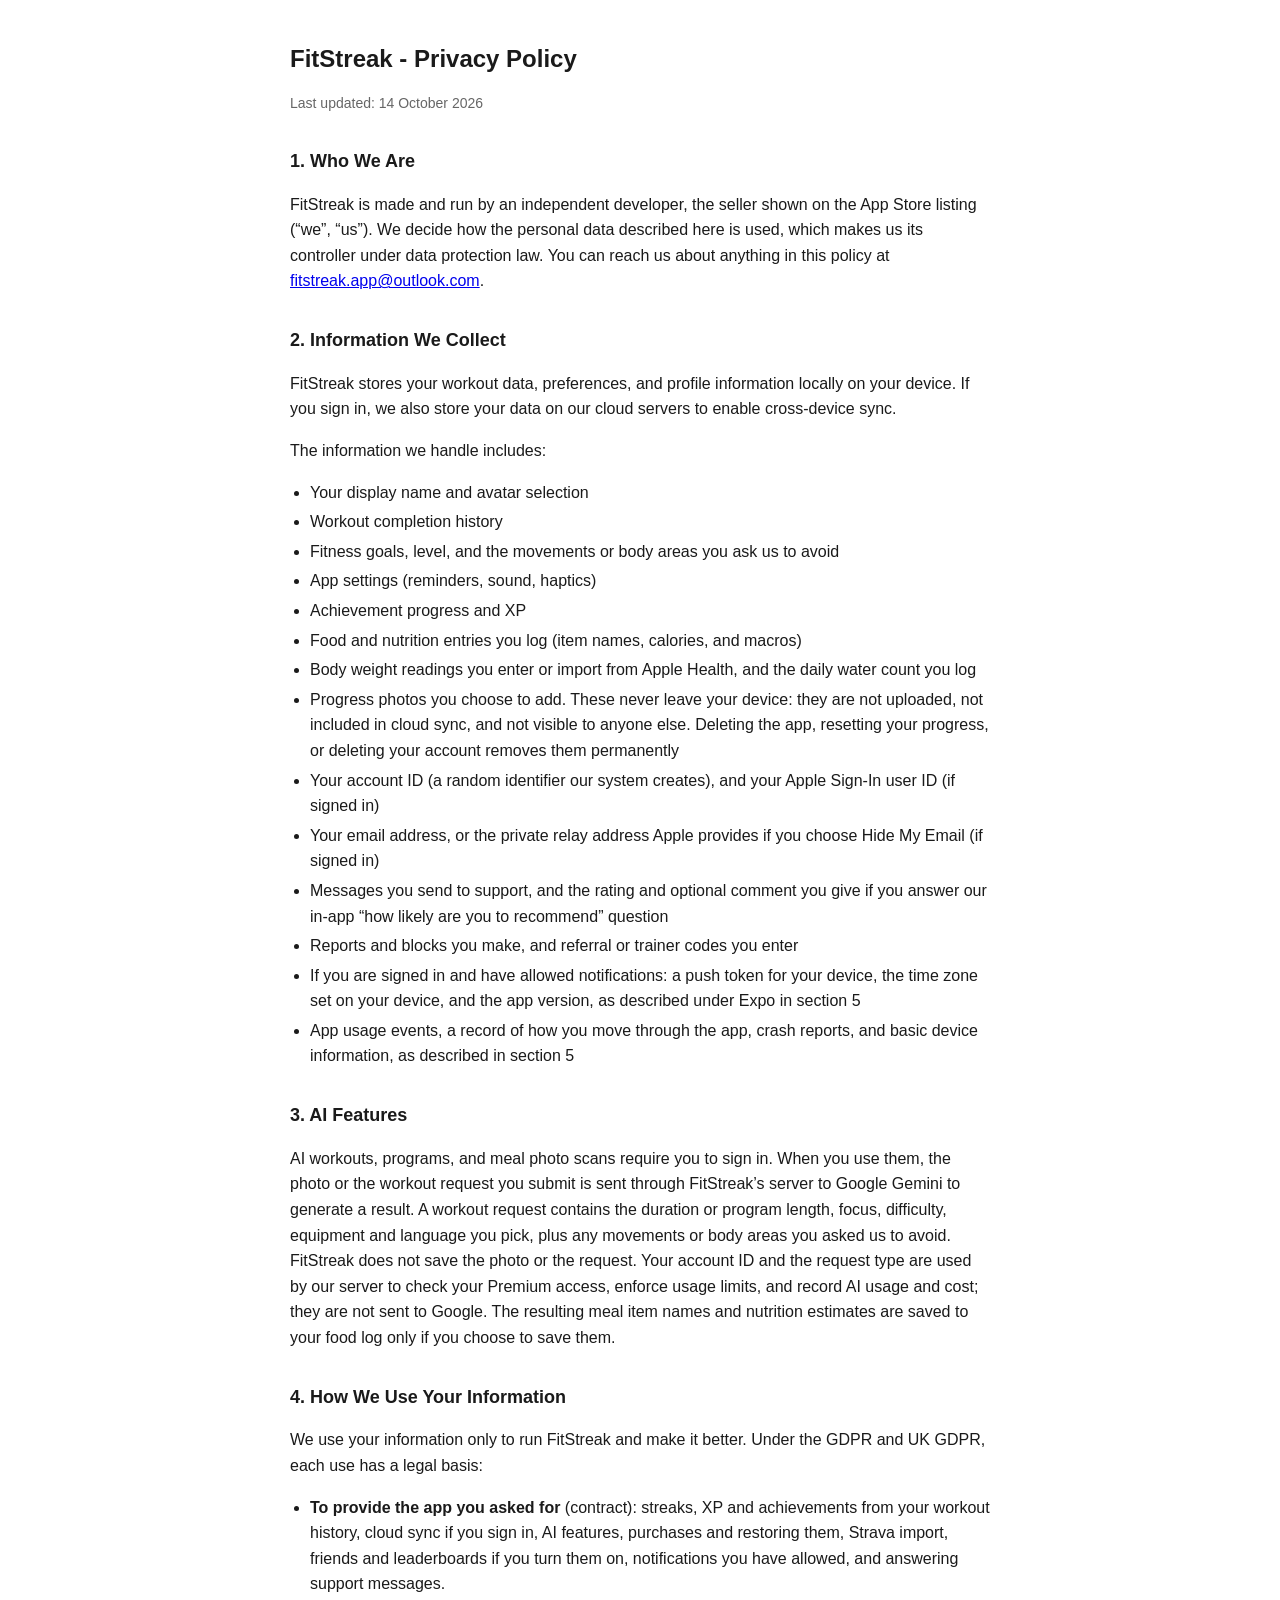
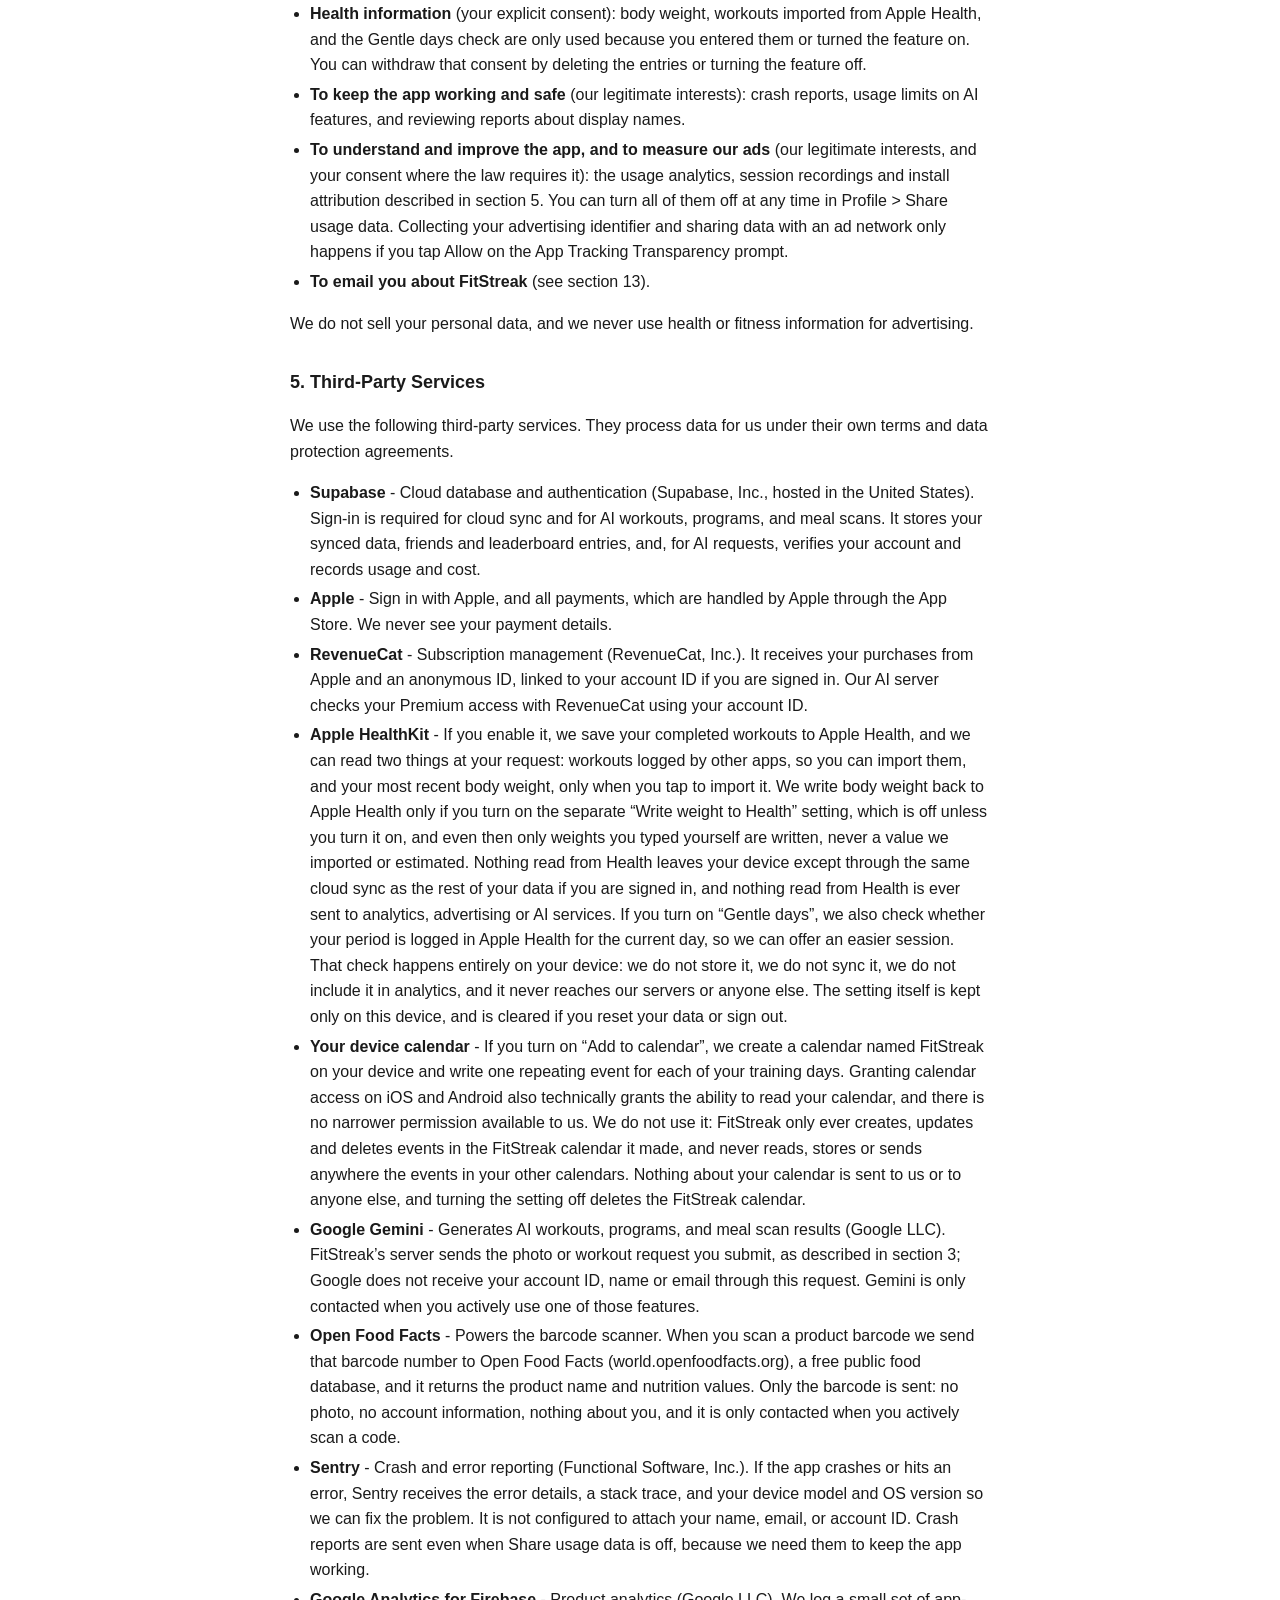
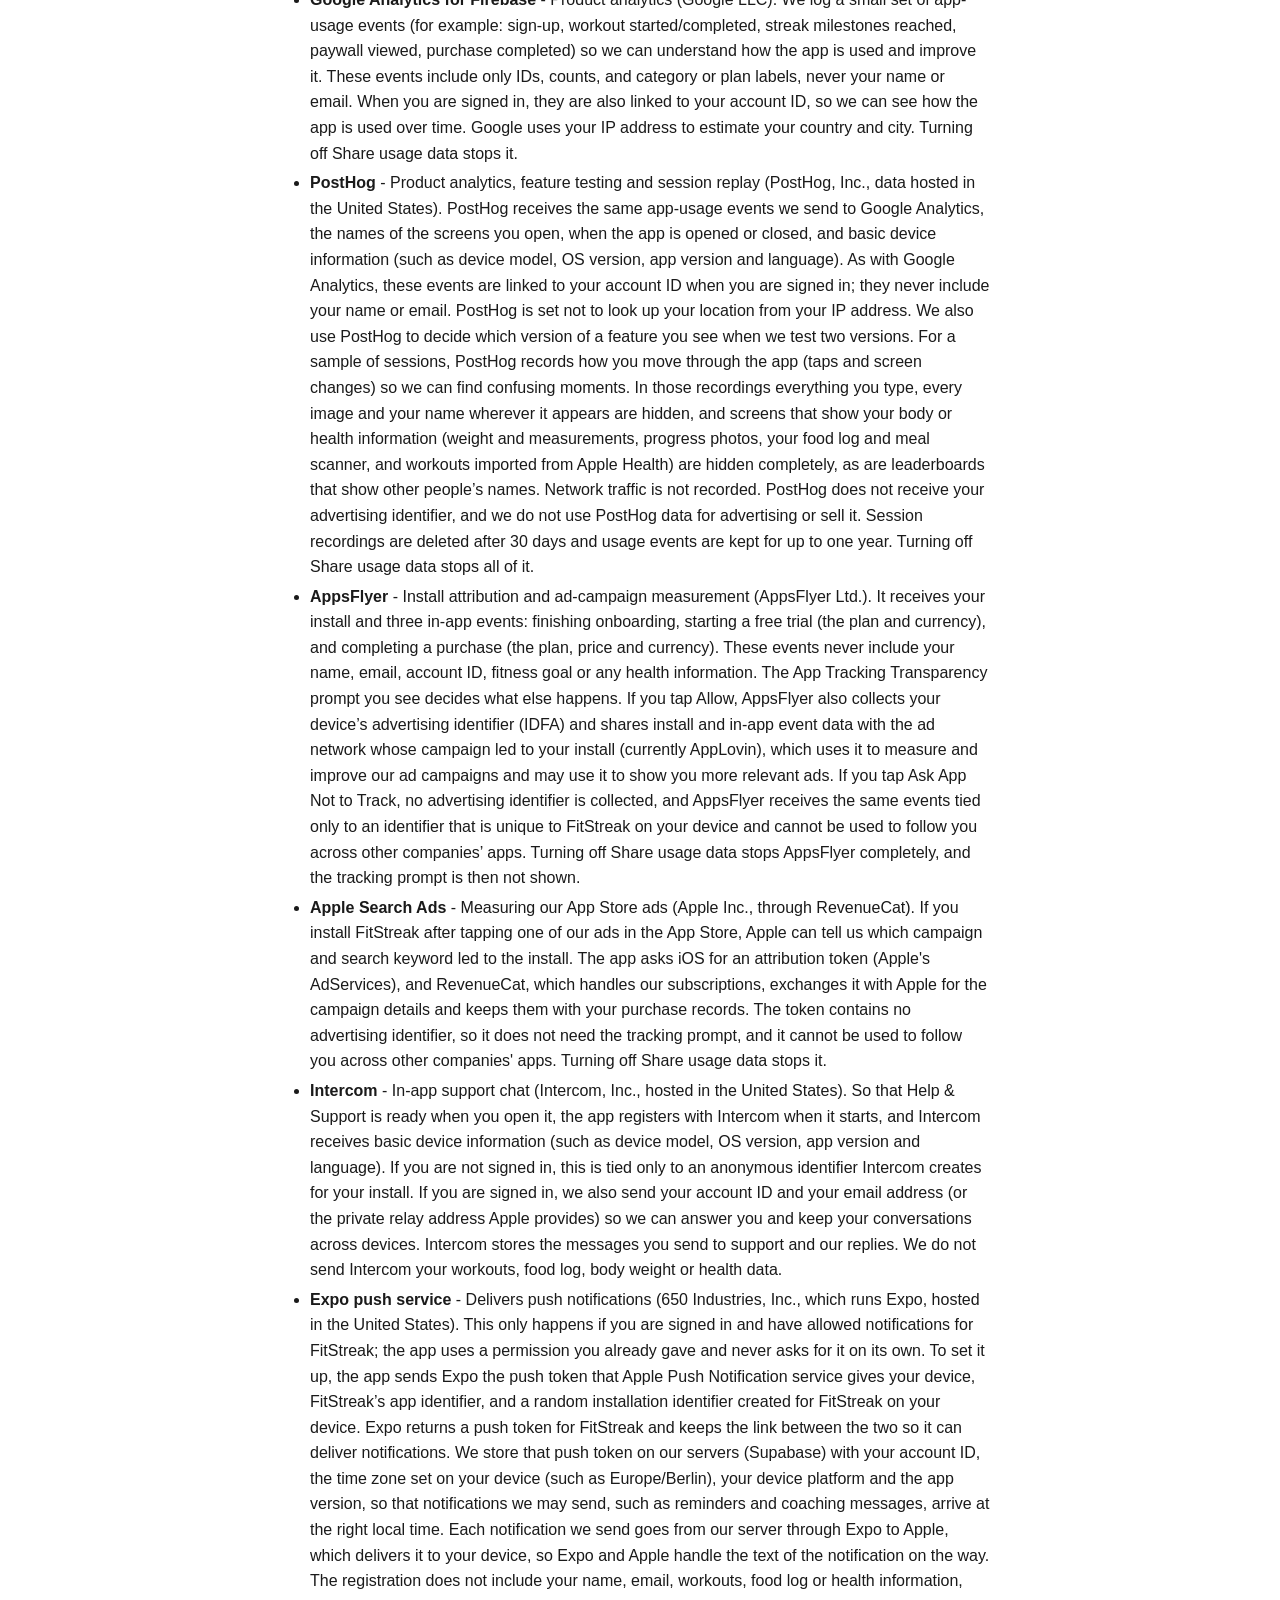
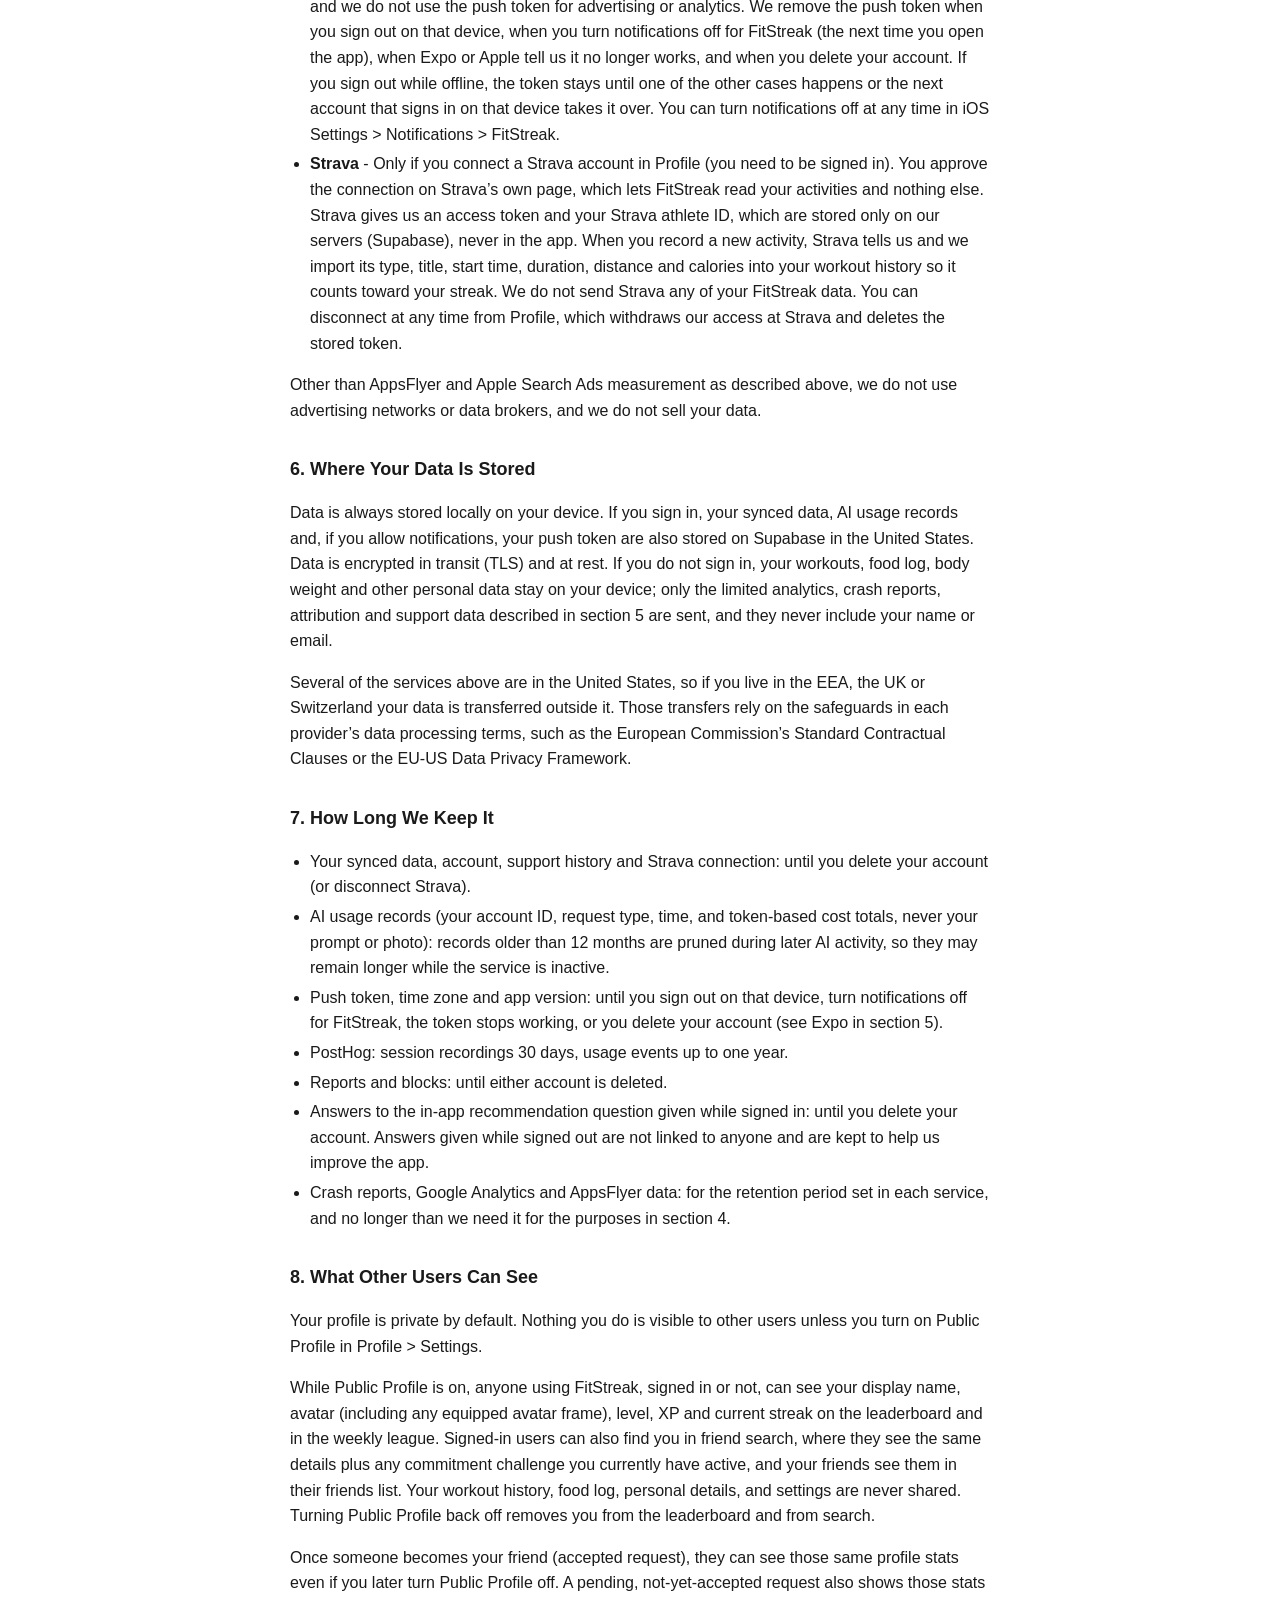
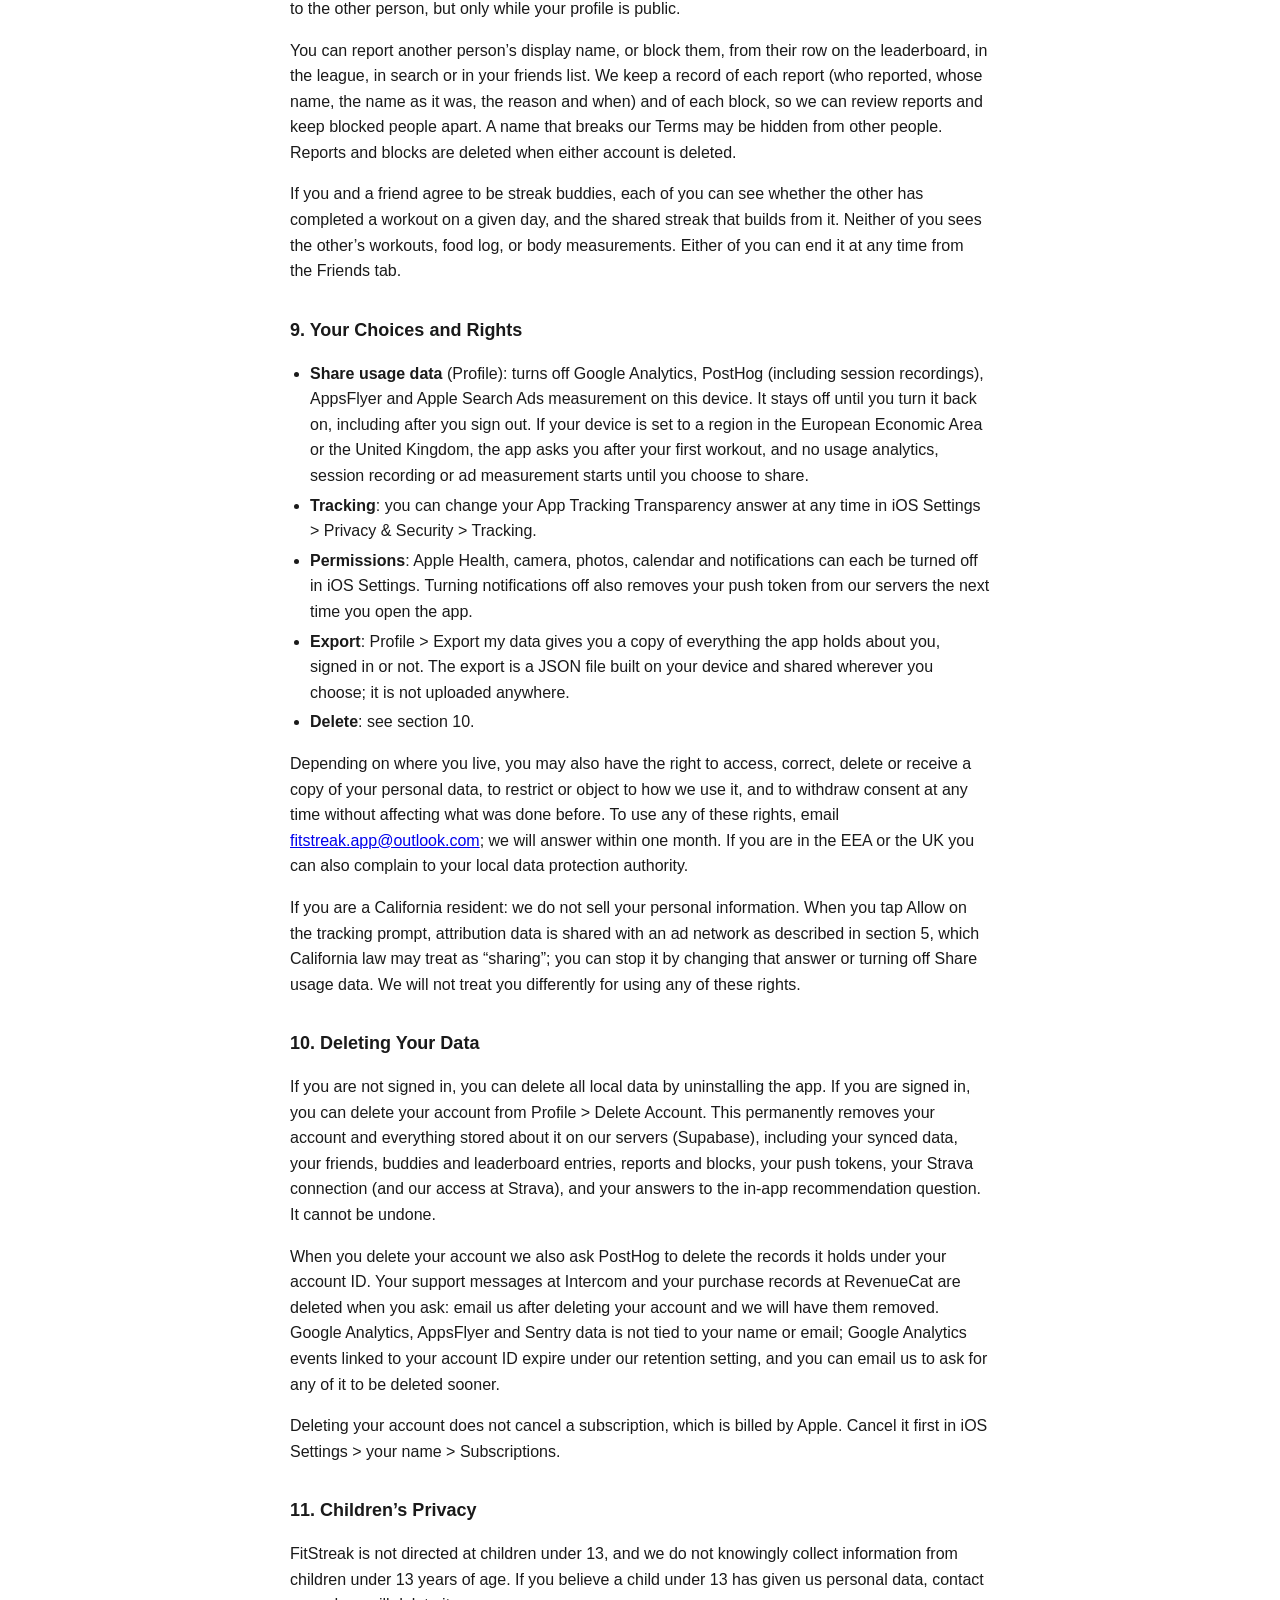
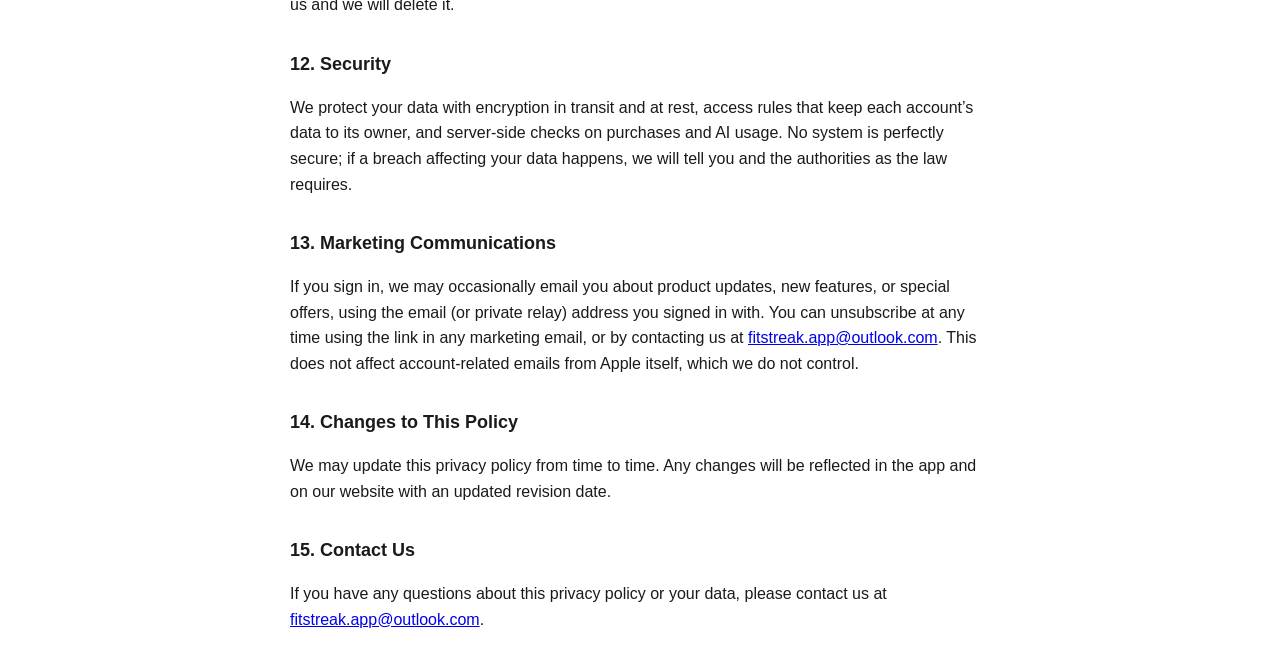
==== commit cfa79eec: "privacy: disclose Expo push service and push tokens (app push registration, off until a later build)" ====
--- a/privacy.html
+++ b/privacy.html
@@ -23,7 +23,7 @@
 </head>
 <body>
   <h1>FitStreak - Privacy Policy</h1>
-  <p class="updated">Last updated: 12 October 2026</p>
+  <p class="updated">Last updated: 14 October 2026</p>
 
   <!--
     Kept in sync BY HAND with app/privacy.tsx, which is the version users actually read
@@ -50,6 +50,7 @@
     <li>Your email address, or the private relay address Apple provides if you choose Hide My Email (if signed in)</li>
     <li>Messages you send to support, and the rating and optional comment you give if you answer our in-app &ldquo;how likely are you to recommend&rdquo; question</li>
     <li>Reports and blocks you make, and referral or trainer codes you enter</li>
+    <li>If you are signed in and have allowed notifications: a push token for your device, the time zone set on your device, and the app version, as described under Expo in section 5</li>
     <li>App usage events, a record of how you move through the app, crash reports, and basic device information, as described in section 5</li>
   </ul>
   <h2>3. AI Features</h2>
@@ -57,7 +58,7 @@
   <h2>4. How We Use Your Information</h2>
   <p>We use your information only to run FitStreak and make it better. Under the GDPR and UK GDPR, each use has a legal basis:</p>
   <ul>
-    <li><strong>To provide the app you asked for</strong> (contract): streaks, XP and achievements from your workout history, cloud sync if you sign in, AI features, purchases and restoring them, Strava import, friends and leaderboards if you turn them on, and answering support messages.</li>
+    <li><strong>To provide the app you asked for</strong> (contract): streaks, XP and achievements from your workout history, cloud sync if you sign in, AI features, purchases and restoring them, Strava import, friends and leaderboards if you turn them on, notifications you have allowed, and answering support messages.</li>
     <li><strong>Health information</strong> (your explicit consent): body weight, workouts imported from Apple Health, and the Gentle days check are only used because you entered them or turned the feature on. You can withdraw that consent by deleting the entries or turning the feature off.</li>
     <li><strong>To keep the app working and safe</strong> (our legitimate interests): crash reports, usage limits on AI features, and reviewing reports about display names.</li>
     <li><strong>To understand and improve the app, and to measure our ads</strong> (our legitimate interests, and your consent where the law requires it): the usage analytics, session recordings and install attribution described in section 5. You can turn all of them off at any time in Profile &gt; Share usage data. Collecting your advertising identifier and sharing data with an ad network only happens if you tap Allow on the App Tracking Transparency prompt.</li>
@@ -80,16 +81,18 @@
     <li><strong>AppsFlyer</strong> - Install attribution and ad-campaign measurement (AppsFlyer Ltd.). It receives your install and three in-app events: finishing onboarding, starting a free trial (the plan and currency), and completing a purchase (the plan, price and currency). These events never include your name, email, account ID, fitness goal or any health information. The App Tracking Transparency prompt you see decides what else happens. If you tap Allow, AppsFlyer also collects your device&rsquo;s advertising identifier (IDFA) and shares install and in-app event data with the ad network whose campaign led to your install (currently AppLovin), which uses it to measure and improve our ad campaigns and may use it to show you more relevant ads. If you tap Ask App Not to Track, no advertising identifier is collected, and AppsFlyer receives the same events tied only to an identifier that is unique to FitStreak on your device and cannot be used to follow you across other companies&rsquo; apps. Turning off Share usage data stops AppsFlyer completely, and the tracking prompt is then not shown.</li>
     <li><strong>Apple Search Ads</strong> - Measuring our App Store ads (Apple Inc., through RevenueCat). If you install FitStreak after tapping one of our ads in the App Store, Apple can tell us which campaign and search keyword led to the install. The app asks iOS for an attribution token (Apple&apos;s AdServices), and RevenueCat, which handles our subscriptions, exchanges it with Apple for the campaign details and keeps them with your purchase records. The token contains no advertising identifier, so it does not need the tracking prompt, and it cannot be used to follow you across other companies&apos; apps. Turning off Share usage data stops it.</li>
     <li><strong>Intercom</strong> - In-app support chat (Intercom, Inc., hosted in the United States). So that Help &amp; Support is ready when you open it, the app registers with Intercom when it starts, and Intercom receives basic device information (such as device model, OS version, app version and language). If you are not signed in, this is tied only to an anonymous identifier Intercom creates for your install. If you are signed in, we also send your account ID and your email address (or the private relay address Apple provides) so we can answer you and keep your conversations across devices. Intercom stores the messages you send to support and our replies. We do not send Intercom your workouts, food log, body weight or health data.</li>
+    <li><strong>Expo push service</strong> - Delivers push notifications (650 Industries, Inc., which runs Expo, hosted in the United States). This only happens if you are signed in and have allowed notifications for FitStreak; the app uses a permission you already gave and never asks for it on its own. To set it up, the app sends Expo the push token that Apple Push Notification service gives your device, FitStreak&rsquo;s app identifier, and a random installation identifier created for FitStreak on your device. Expo returns a push token for FitStreak and keeps the link between the two so it can deliver notifications. We store that push token on our servers (Supabase) with your account ID, the time zone set on your device (such as Europe/Berlin), your device platform and the app version, so that notifications we may send, such as reminders and coaching messages, arrive at the right local time. Each notification we send goes from our server through Expo to Apple, which delivers it to your device, so Expo and Apple handle the text of the notification on the way. The registration does not include your name, email, workouts, food log or health information, and we do not use the push token for advertising or analytics. We remove the push token when you sign out on that device, when you turn notifications off for FitStreak (the next time you open the app), when Expo or Apple tell us it no longer works, and when you delete your account. If you sign out while offline, the token stays until one of the other cases happens or the next account that signs in on that device takes it over. You can turn notifications off at any time in iOS Settings &gt; Notifications &gt; FitStreak.</li>
     <li><strong>Strava</strong> - Only if you connect a Strava account in Profile (you need to be signed in). You approve the connection on Strava&rsquo;s own page, which lets FitStreak read your activities and nothing else. Strava gives us an access token and your Strava athlete ID, which are stored only on our servers (Supabase), never in the app. When you record a new activity, Strava tells us and we import its type, title, start time, duration, distance and calories into your workout history so it counts toward your streak. We do not send Strava any of your FitStreak data. You can disconnect at any time from Profile, which withdraws our access at Strava and deletes the stored token.</li>
   </ul>
   <p>Other than AppsFlyer and Apple Search Ads measurement as described above, we do not use advertising networks or data brokers, and we do not sell your data.</p>
   <h2>6. Where Your Data Is Stored</h2>
-  <p>Data is always stored locally on your device. If you sign in, your synced data and AI usage records are also stored on Supabase in the United States. Data is encrypted in transit (TLS) and at rest. If you do not sign in, your workouts, food log, body weight and other personal data stay on your device; only the limited analytics, crash reports, attribution and support data described in section 5 are sent, and they never include your name or email.</p>
+  <p>Data is always stored locally on your device. If you sign in, your synced data, AI usage records and, if you allow notifications, your push token are also stored on Supabase in the United States. Data is encrypted in transit (TLS) and at rest. If you do not sign in, your workouts, food log, body weight and other personal data stay on your device; only the limited analytics, crash reports, attribution and support data described in section 5 are sent, and they never include your name or email.</p>
   <p>Several of the services above are in the United States, so if you live in the EEA, the UK or Switzerland your data is transferred outside it. Those transfers rely on the safeguards in each provider&rsquo;s data processing terms, such as the European Commission&rsquo;s Standard Contractual Clauses or the EU-US Data Privacy Framework.</p>
   <h2>7. How Long We Keep It</h2>
   <ul>
     <li>Your synced data, account, support history and Strava connection: until you delete your account (or disconnect Strava).</li>
     <li>AI usage records (your account ID, request type, time, and token-based cost totals, never your prompt or photo): records older than 12 months are pruned during later AI activity, so they may remain longer while the service is inactive.</li>
+    <li>Push token, time zone and app version: until you sign out on that device, turn notifications off for FitStreak, the token stops working, or you delete your account (see Expo in section 5).</li>
     <li>PostHog: session recordings 30 days, usage events up to one year.</li>
     <li>Reports and blocks: until either account is deleted.</li>
     <li>Answers to the in-app recommendation question given while signed in: until you delete your account. Answers given while signed out are not linked to anyone and are kept to help us improve the app.</li>
@@ -105,14 +108,14 @@
   <ul>
     <li><strong>Share usage data</strong> (Profile): turns off Google Analytics, PostHog (including session recordings), AppsFlyer and Apple Search Ads measurement on this device. It stays off until you turn it back on, including after you sign out. If your device is set to a region in the European Economic Area or the United Kingdom, the app asks you after your first workout, and no usage analytics, session recording or ad measurement starts until you choose to share.</li>
     <li><strong>Tracking</strong>: you can change your App Tracking Transparency answer at any time in iOS Settings &gt; Privacy &amp; Security &gt; Tracking.</li>
-    <li><strong>Permissions</strong>: Apple Health, camera, photos, calendar and notifications can each be turned off in iOS Settings.</li>
+    <li><strong>Permissions</strong>: Apple Health, camera, photos, calendar and notifications can each be turned off in iOS Settings. Turning notifications off also removes your push token from our servers the next time you open the app.</li>
     <li><strong>Export</strong>: Profile &gt; Export my data gives you a copy of everything the app holds about you, signed in or not. The export is a JSON file built on your device and shared wherever you choose; it is not uploaded anywhere.</li>
     <li><strong>Delete</strong>: see section 10.</li>
   </ul>
   <p>Depending on where you live, you may also have the right to access, correct, delete or receive a copy of your personal data, to restrict or object to how we use it, and to withdraw consent at any time without affecting what was done before. To use any of these rights, email <a href="mailto:fitstreak.app@outlook.com">fitstreak.app@outlook.com</a>; we will answer within one month. If you are in the EEA or the UK you can also complain to your local data protection authority.</p>
   <p>If you are a California resident: we do not sell your personal information. When you tap Allow on the tracking prompt, attribution data is shared with an ad network as described in section 5, which California law may treat as &ldquo;sharing&rdquo;; you can stop it by changing that answer or turning off Share usage data. We will not treat you differently for using any of these rights.</p>
   <h2>10. Deleting Your Data</h2>
-  <p>If you are not signed in, you can delete all local data by uninstalling the app. If you are signed in, you can delete your account from Profile &gt; Delete Account. This permanently removes your account and everything stored about it on our servers (Supabase), including your synced data, your friends, buddies and leaderboard entries, reports and blocks, your Strava connection (and our access at Strava), and your answers to the in-app recommendation question. It cannot be undone.</p>
+  <p>If you are not signed in, you can delete all local data by uninstalling the app. If you are signed in, you can delete your account from Profile &gt; Delete Account. This permanently removes your account and everything stored about it on our servers (Supabase), including your synced data, your friends, buddies and leaderboard entries, reports and blocks, your push tokens, your Strava connection (and our access at Strava), and your answers to the in-app recommendation question. It cannot be undone.</p>
   <p>When you delete your account we also ask PostHog to delete the records it holds under your account ID. Your support messages at Intercom and your purchase records at RevenueCat are deleted when you ask: email us after deleting your account and we will have them removed. Google Analytics, AppsFlyer and Sentry data is not tied to your name or email; Google Analytics events linked to your account ID expire under our retention setting, and you can email us to ask for any of it to be deleted sooner.</p>
   <p>Deleting your account does not cancel a subscription, which is billed by Apple. Cancel it first in iOS Settings &gt; your name &gt; Subscriptions.</p>
   <h2>11. Children&rsquo;s Privacy</h2>
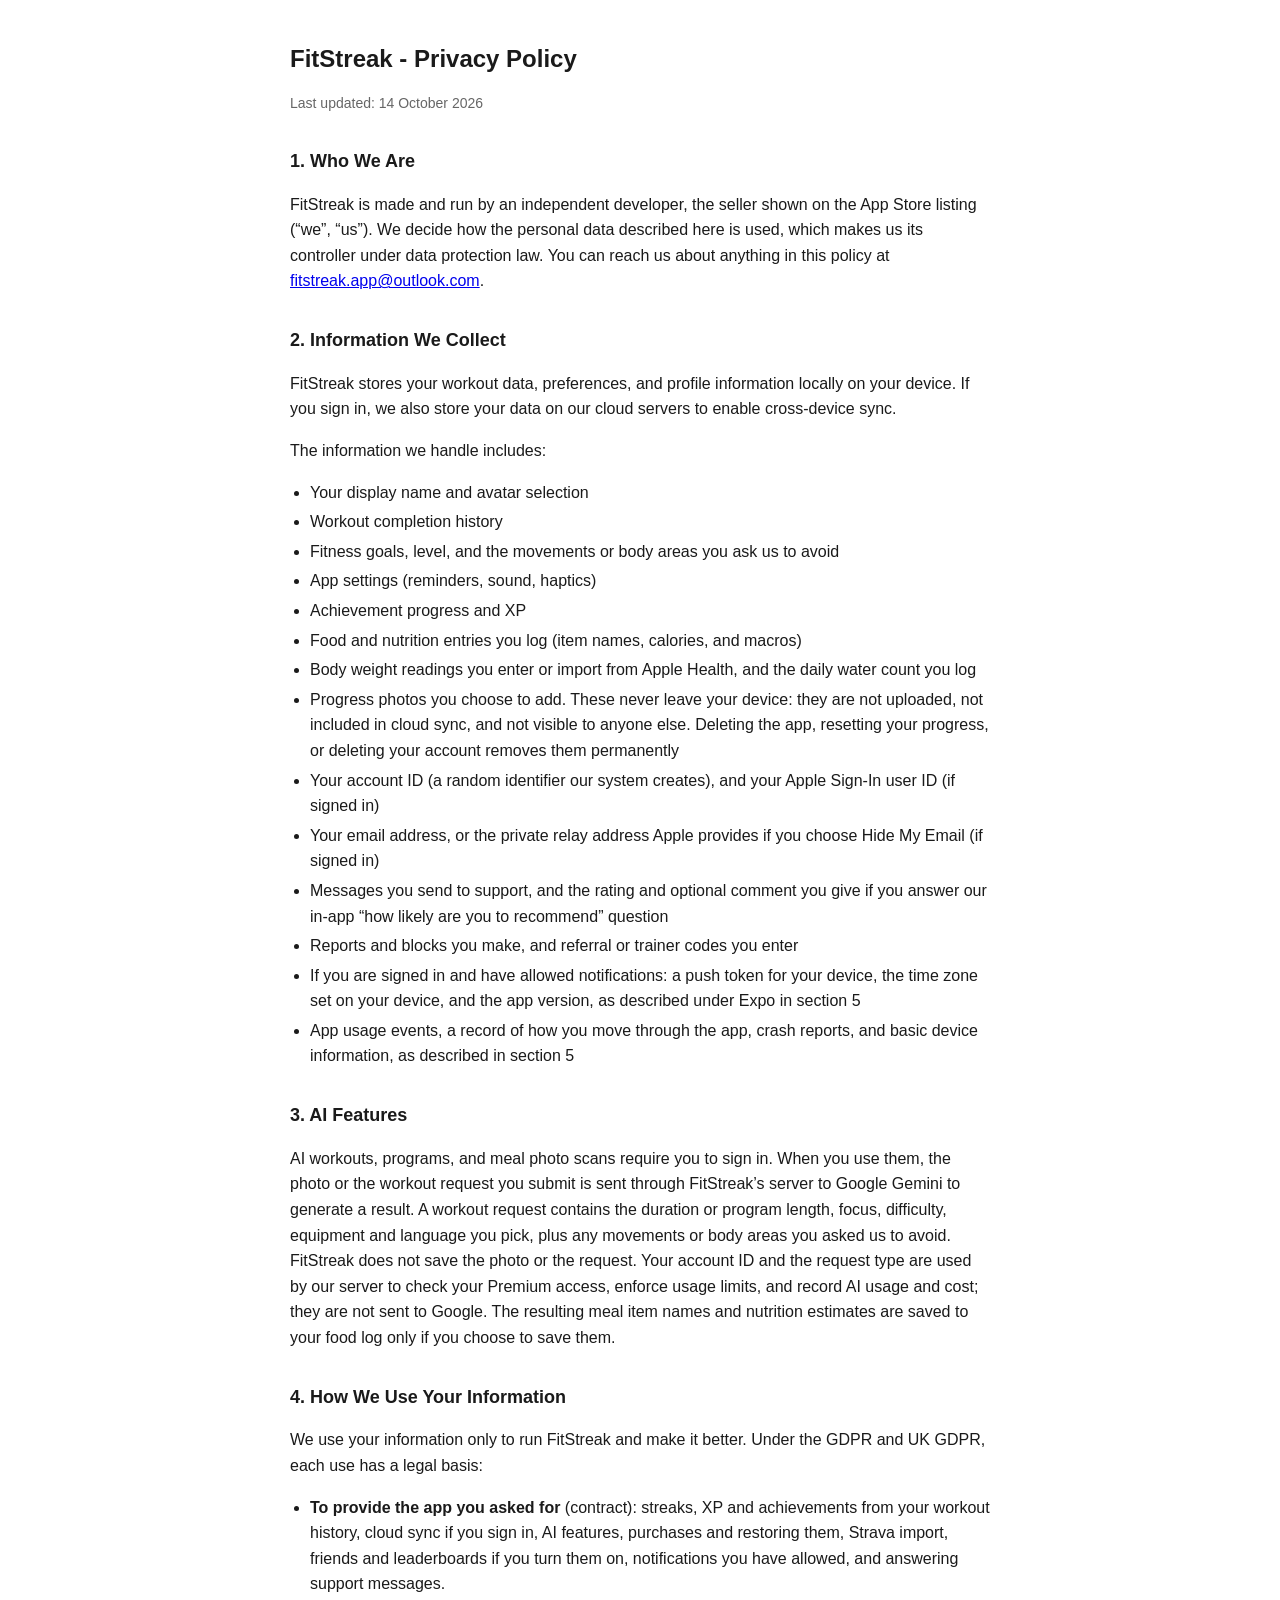
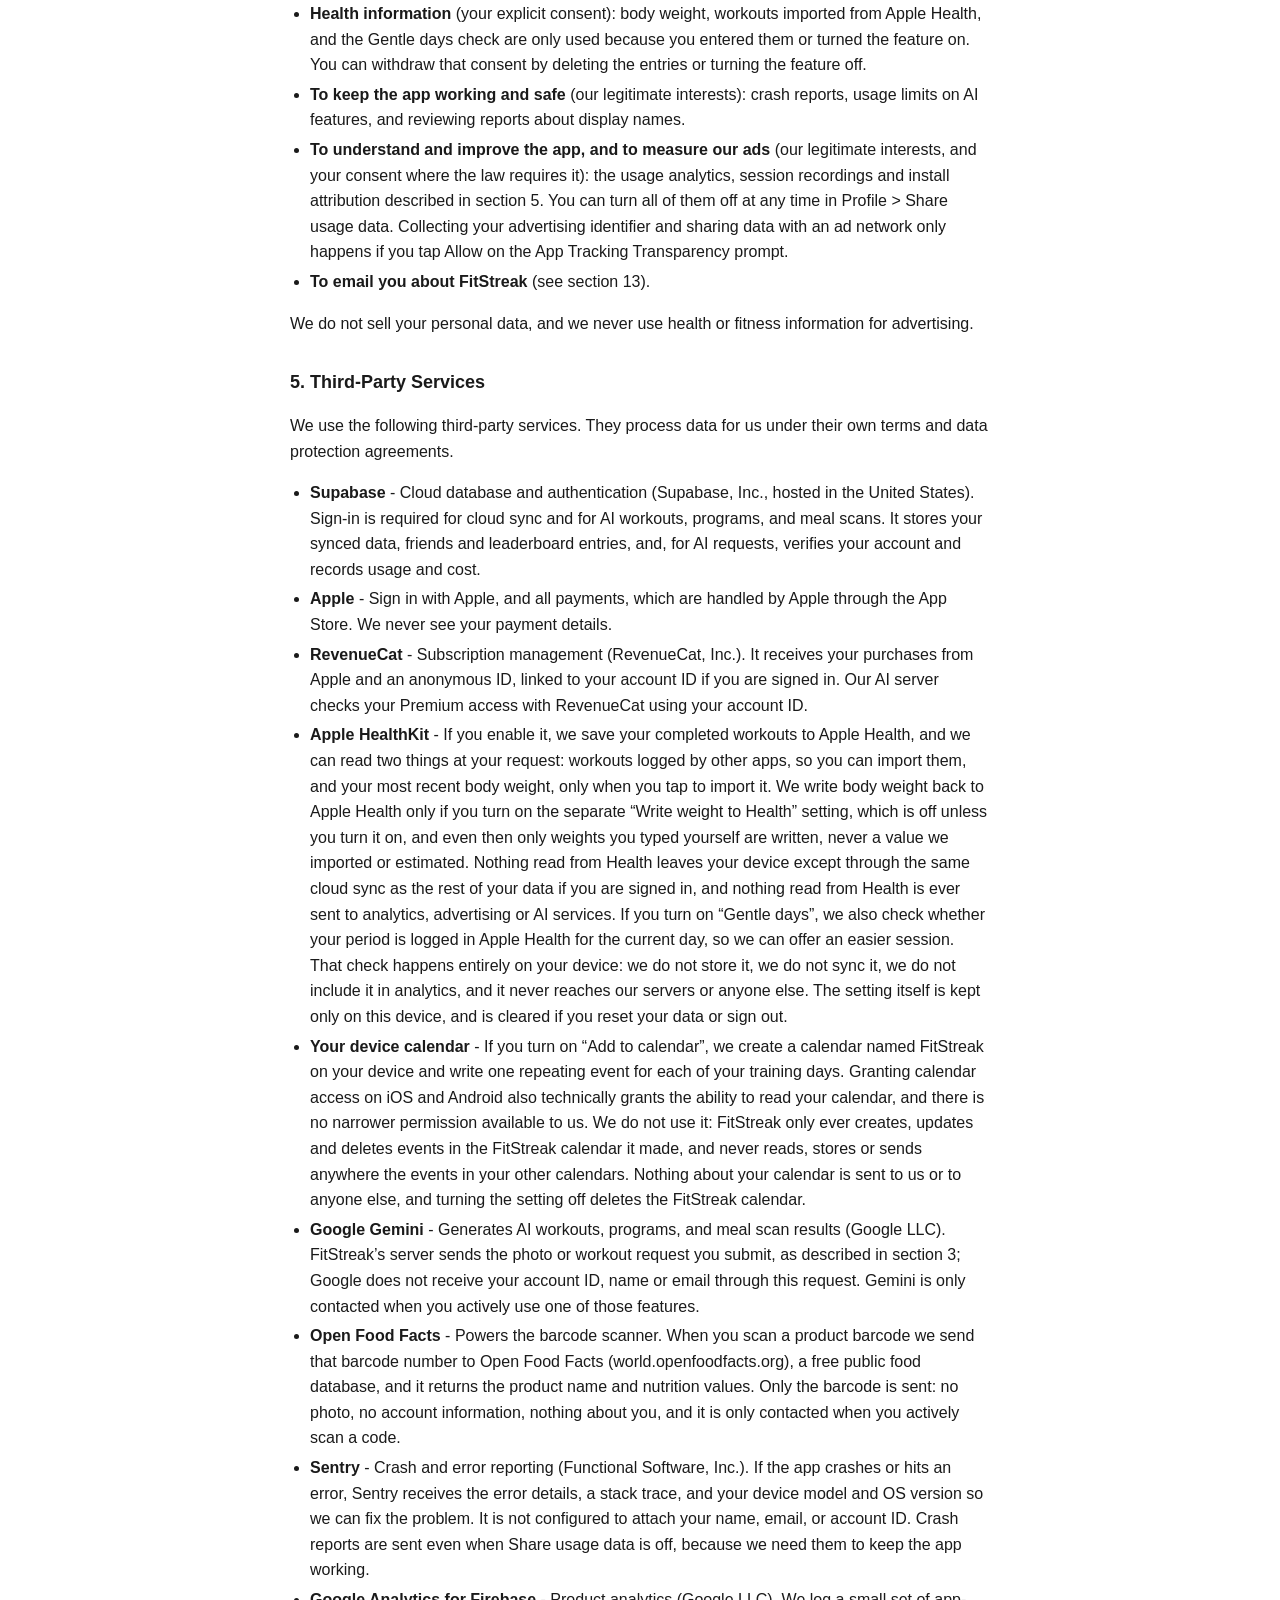
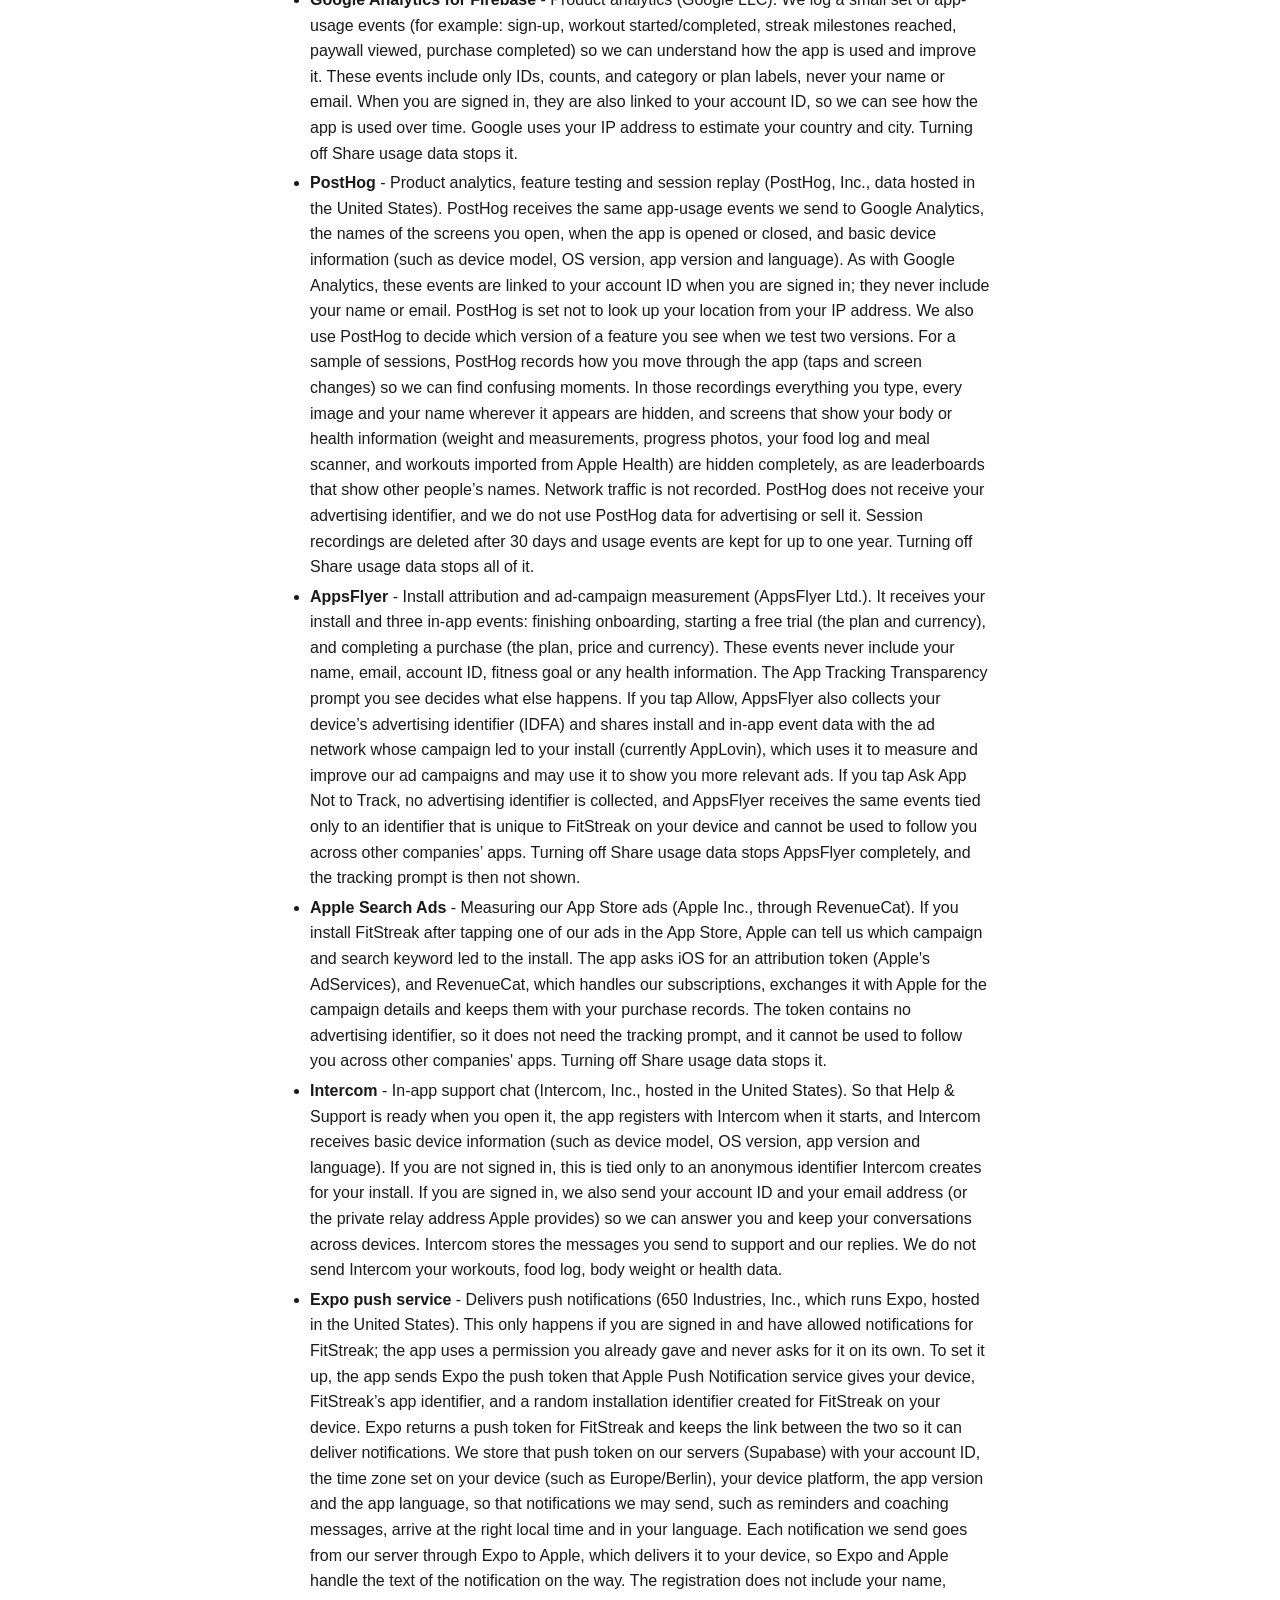
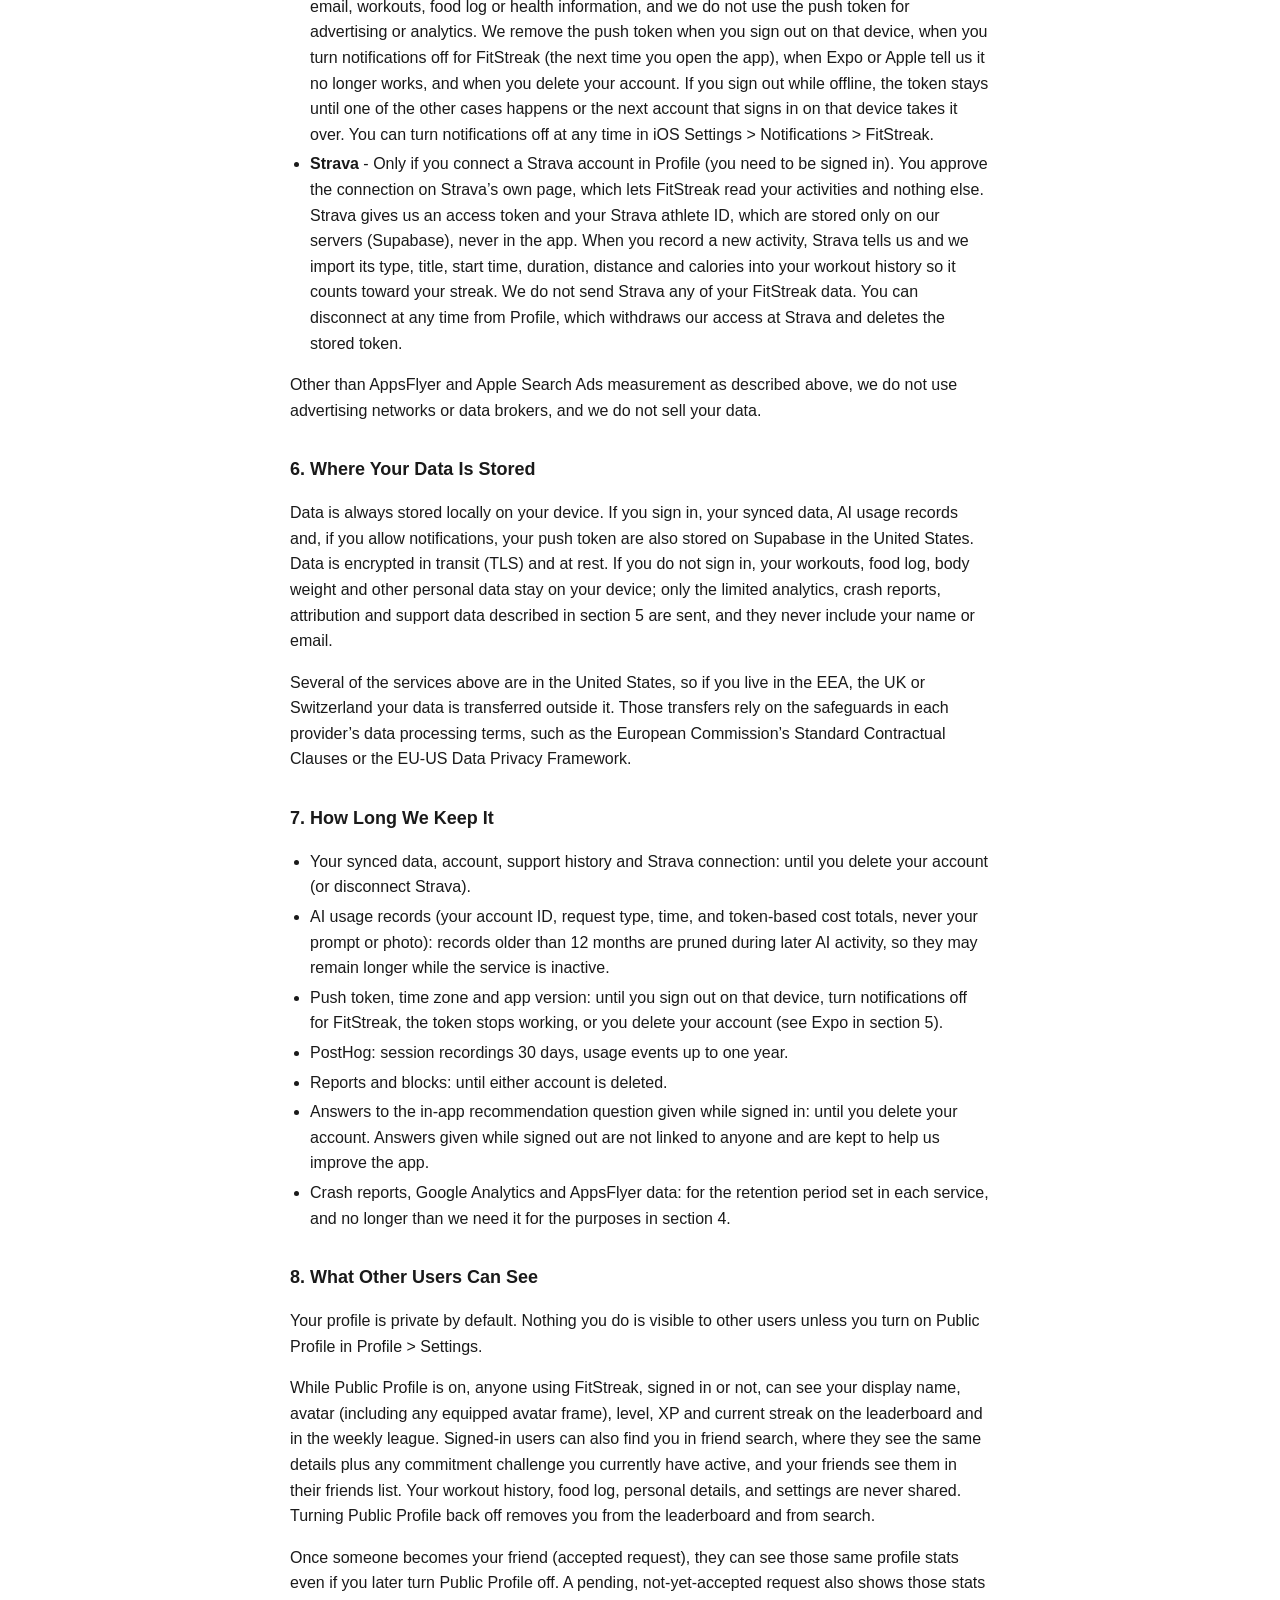
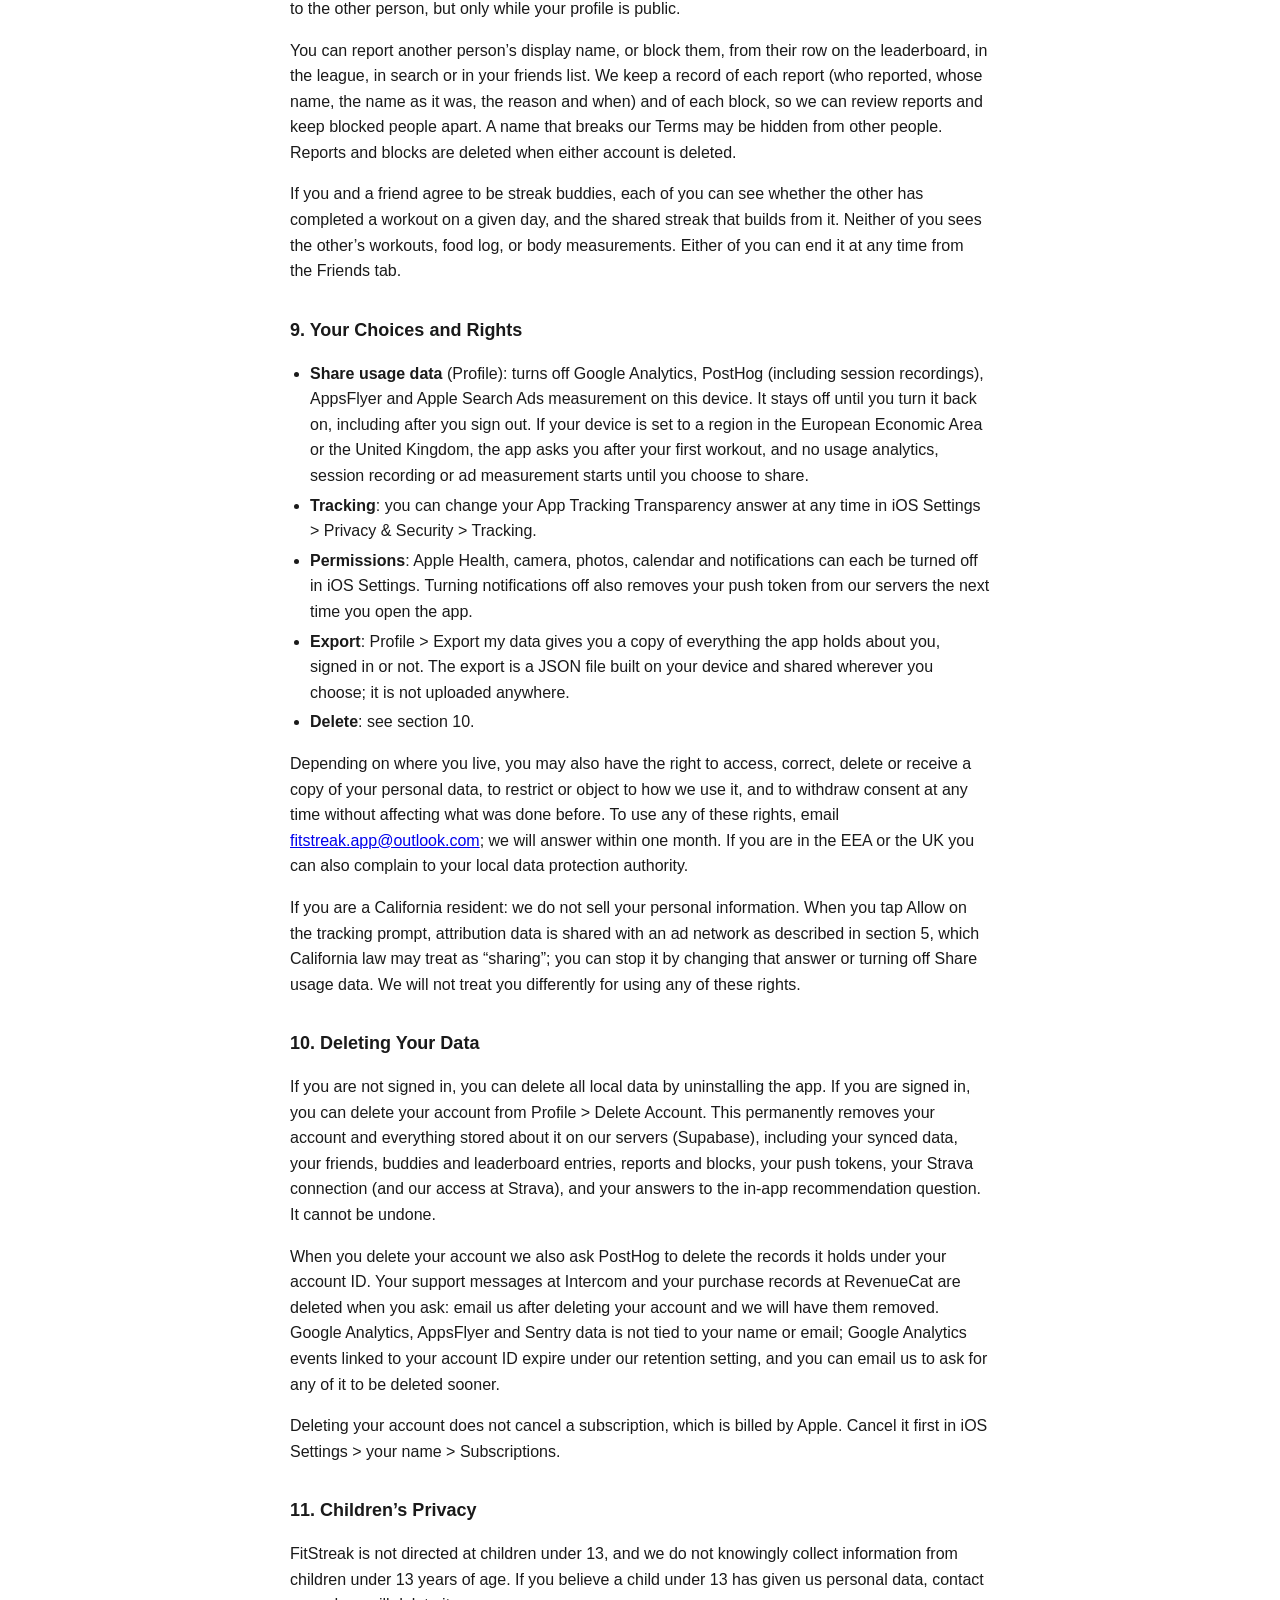
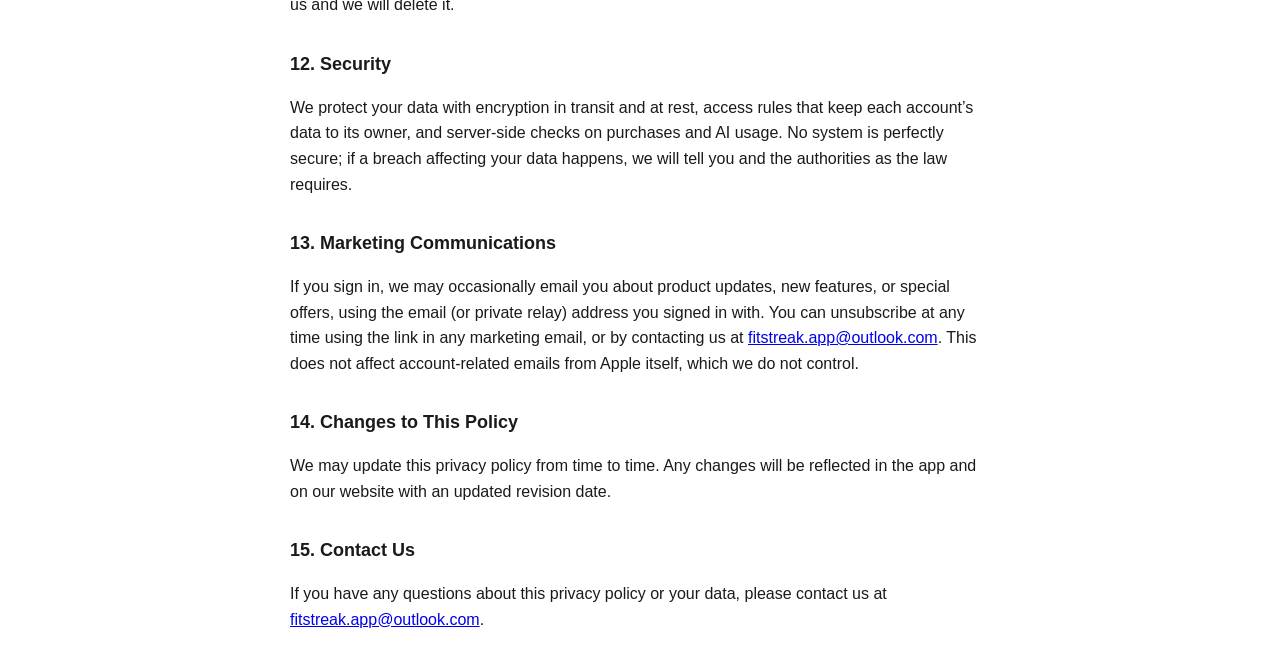
==== commit e7ce531e: "privacy: disclose app language stored with push tokens (coach messages in the user's language) Co-Au" ====
--- a/privacy.html
+++ b/privacy.html
@@ -81,7 +81,7 @@
     <li><strong>AppsFlyer</strong> - Install attribution and ad-campaign measurement (AppsFlyer Ltd.). It receives your install and three in-app events: finishing onboarding, starting a free trial (the plan and currency), and completing a purchase (the plan, price and currency). These events never include your name, email, account ID, fitness goal or any health information. The App Tracking Transparency prompt you see decides what else happens. If you tap Allow, AppsFlyer also collects your device&rsquo;s advertising identifier (IDFA) and shares install and in-app event data with the ad network whose campaign led to your install (currently AppLovin), which uses it to measure and improve our ad campaigns and may use it to show you more relevant ads. If you tap Ask App Not to Track, no advertising identifier is collected, and AppsFlyer receives the same events tied only to an identifier that is unique to FitStreak on your device and cannot be used to follow you across other companies&rsquo; apps. Turning off Share usage data stops AppsFlyer completely, and the tracking prompt is then not shown.</li>
     <li><strong>Apple Search Ads</strong> - Measuring our App Store ads (Apple Inc., through RevenueCat). If you install FitStreak after tapping one of our ads in the App Store, Apple can tell us which campaign and search keyword led to the install. The app asks iOS for an attribution token (Apple&apos;s AdServices), and RevenueCat, which handles our subscriptions, exchanges it with Apple for the campaign details and keeps them with your purchase records. The token contains no advertising identifier, so it does not need the tracking prompt, and it cannot be used to follow you across other companies&apos; apps. Turning off Share usage data stops it.</li>
     <li><strong>Intercom</strong> - In-app support chat (Intercom, Inc., hosted in the United States). So that Help &amp; Support is ready when you open it, the app registers with Intercom when it starts, and Intercom receives basic device information (such as device model, OS version, app version and language). If you are not signed in, this is tied only to an anonymous identifier Intercom creates for your install. If you are signed in, we also send your account ID and your email address (or the private relay address Apple provides) so we can answer you and keep your conversations across devices. Intercom stores the messages you send to support and our replies. We do not send Intercom your workouts, food log, body weight or health data.</li>
-    <li><strong>Expo push service</strong> - Delivers push notifications (650 Industries, Inc., which runs Expo, hosted in the United States). This only happens if you are signed in and have allowed notifications for FitStreak; the app uses a permission you already gave and never asks for it on its own. To set it up, the app sends Expo the push token that Apple Push Notification service gives your device, FitStreak&rsquo;s app identifier, and a random installation identifier created for FitStreak on your device. Expo returns a push token for FitStreak and keeps the link between the two so it can deliver notifications. We store that push token on our servers (Supabase) with your account ID, the time zone set on your device (such as Europe/Berlin), your device platform and the app version, so that notifications we may send, such as reminders and coaching messages, arrive at the right local time. Each notification we send goes from our server through Expo to Apple, which delivers it to your device, so Expo and Apple handle the text of the notification on the way. The registration does not include your name, email, workouts, food log or health information, and we do not use the push token for advertising or analytics. We remove the push token when you sign out on that device, when you turn notifications off for FitStreak (the next time you open the app), when Expo or Apple tell us it no longer works, and when you delete your account. If you sign out while offline, the token stays until one of the other cases happens or the next account that signs in on that device takes it over. You can turn notifications off at any time in iOS Settings &gt; Notifications &gt; FitStreak.</li>
+    <li><strong>Expo push service</strong> - Delivers push notifications (650 Industries, Inc., which runs Expo, hosted in the United States). This only happens if you are signed in and have allowed notifications for FitStreak; the app uses a permission you already gave and never asks for it on its own. To set it up, the app sends Expo the push token that Apple Push Notification service gives your device, FitStreak&rsquo;s app identifier, and a random installation identifier created for FitStreak on your device. Expo returns a push token for FitStreak and keeps the link between the two so it can deliver notifications. We store that push token on our servers (Supabase) with your account ID, the time zone set on your device (such as Europe/Berlin), your device platform, the app version and the app language, so that notifications we may send, such as reminders and coaching messages, arrive at the right local time and in your language. Each notification we send goes from our server through Expo to Apple, which delivers it to your device, so Expo and Apple handle the text of the notification on the way. The registration does not include your name, email, workouts, food log or health information, and we do not use the push token for advertising or analytics. We remove the push token when you sign out on that device, when you turn notifications off for FitStreak (the next time you open the app), when Expo or Apple tell us it no longer works, and when you delete your account. If you sign out while offline, the token stays until one of the other cases happens or the next account that signs in on that device takes it over. You can turn notifications off at any time in iOS Settings &gt; Notifications &gt; FitStreak.</li>
     <li><strong>Strava</strong> - Only if you connect a Strava account in Profile (you need to be signed in). You approve the connection on Strava&rsquo;s own page, which lets FitStreak read your activities and nothing else. Strava gives us an access token and your Strava athlete ID, which are stored only on our servers (Supabase), never in the app. When you record a new activity, Strava tells us and we import its type, title, start time, duration, distance and calories into your workout history so it counts toward your streak. We do not send Strava any of your FitStreak data. You can disconnect at any time from Profile, which withdraws our access at Strava and deletes the stored token.</li>
   </ul>
   <p>Other than AppsFlyer and Apple Search Ads measurement as described above, we do not use advertising networks or data brokers, and we do not sell your data.</p>
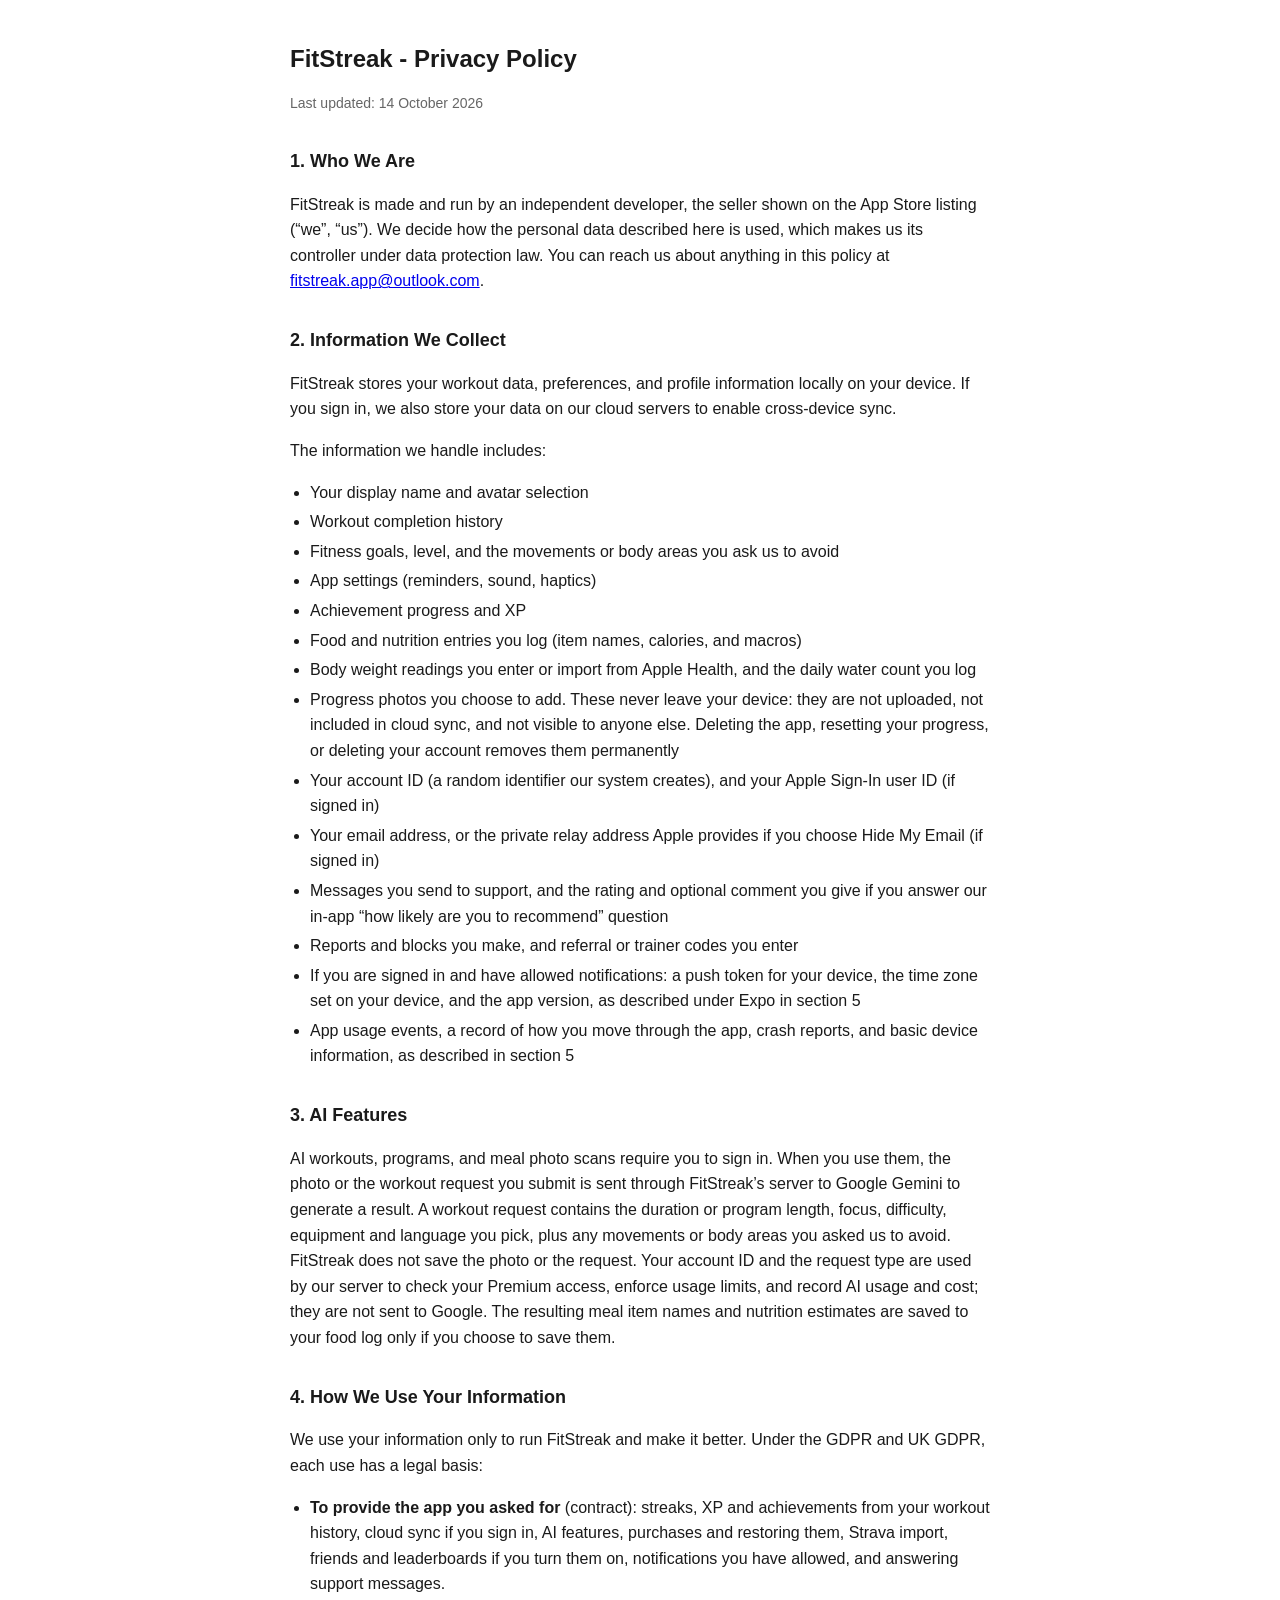
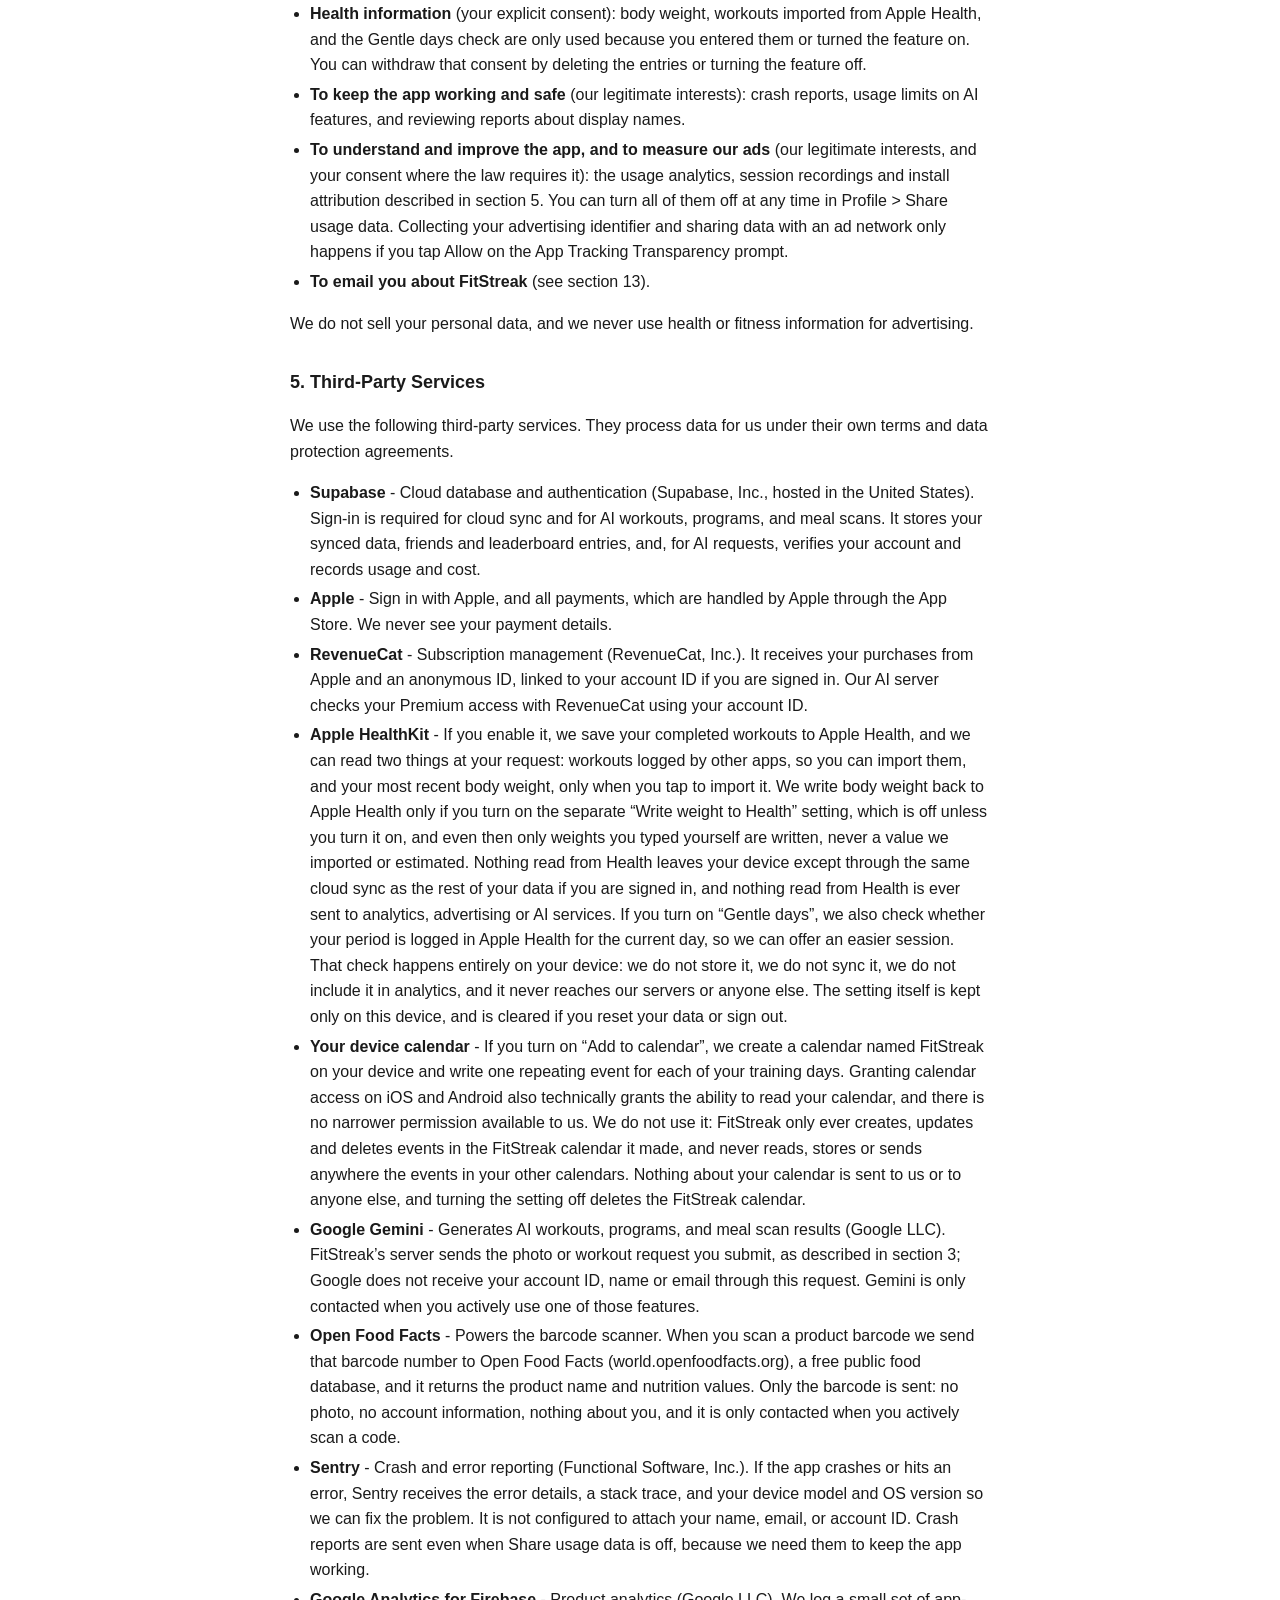
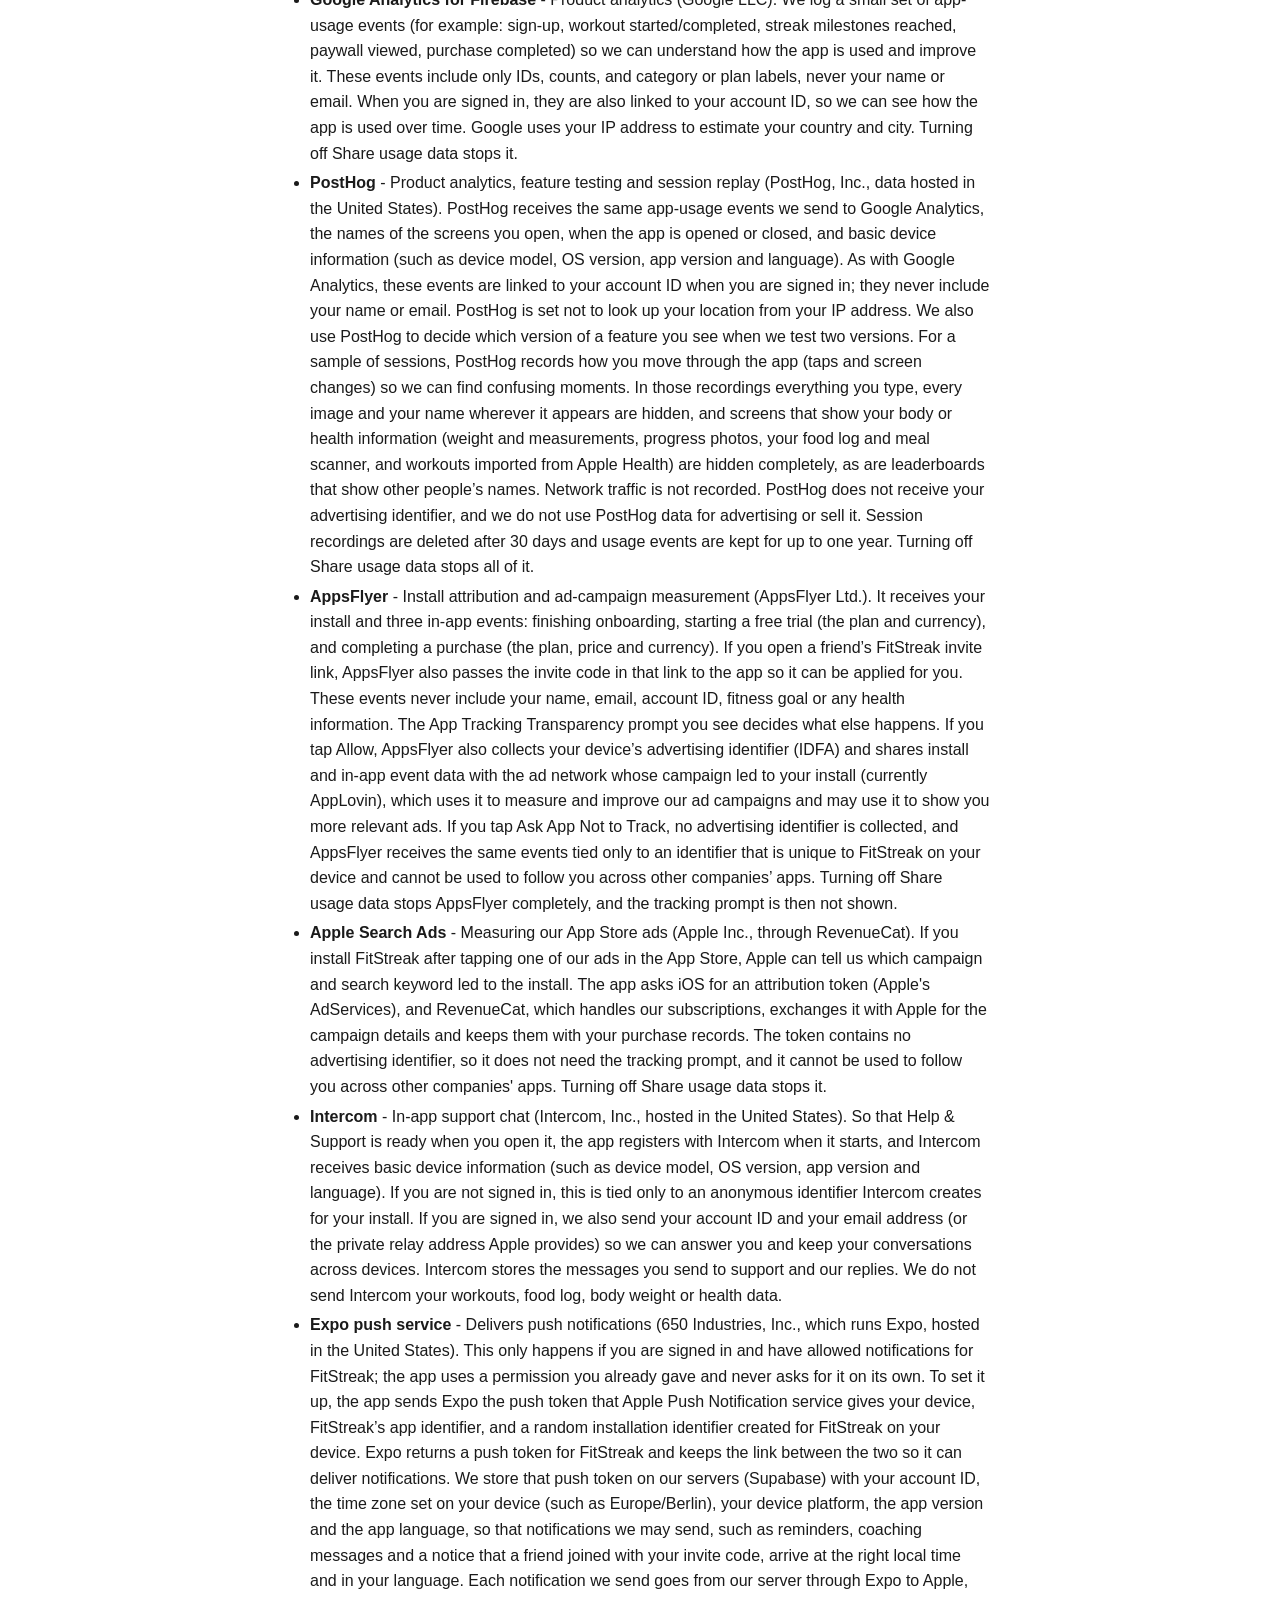
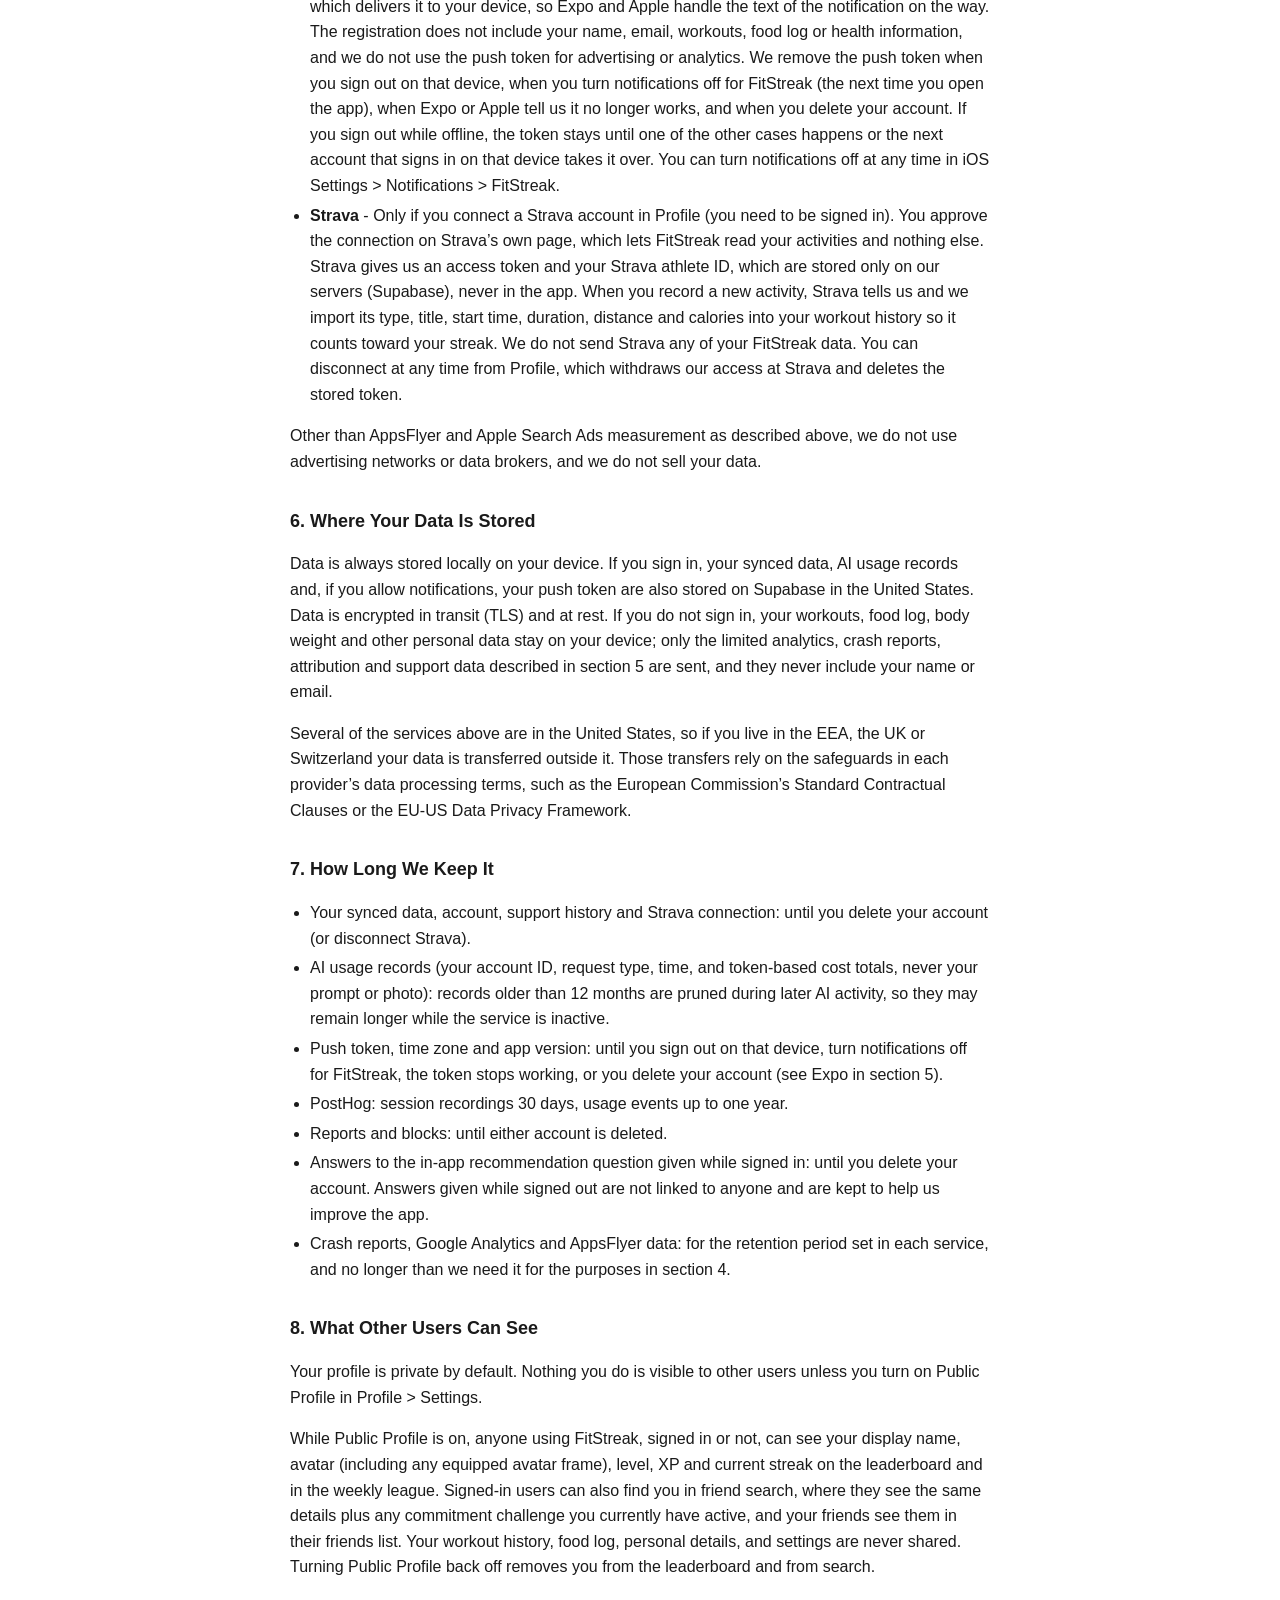
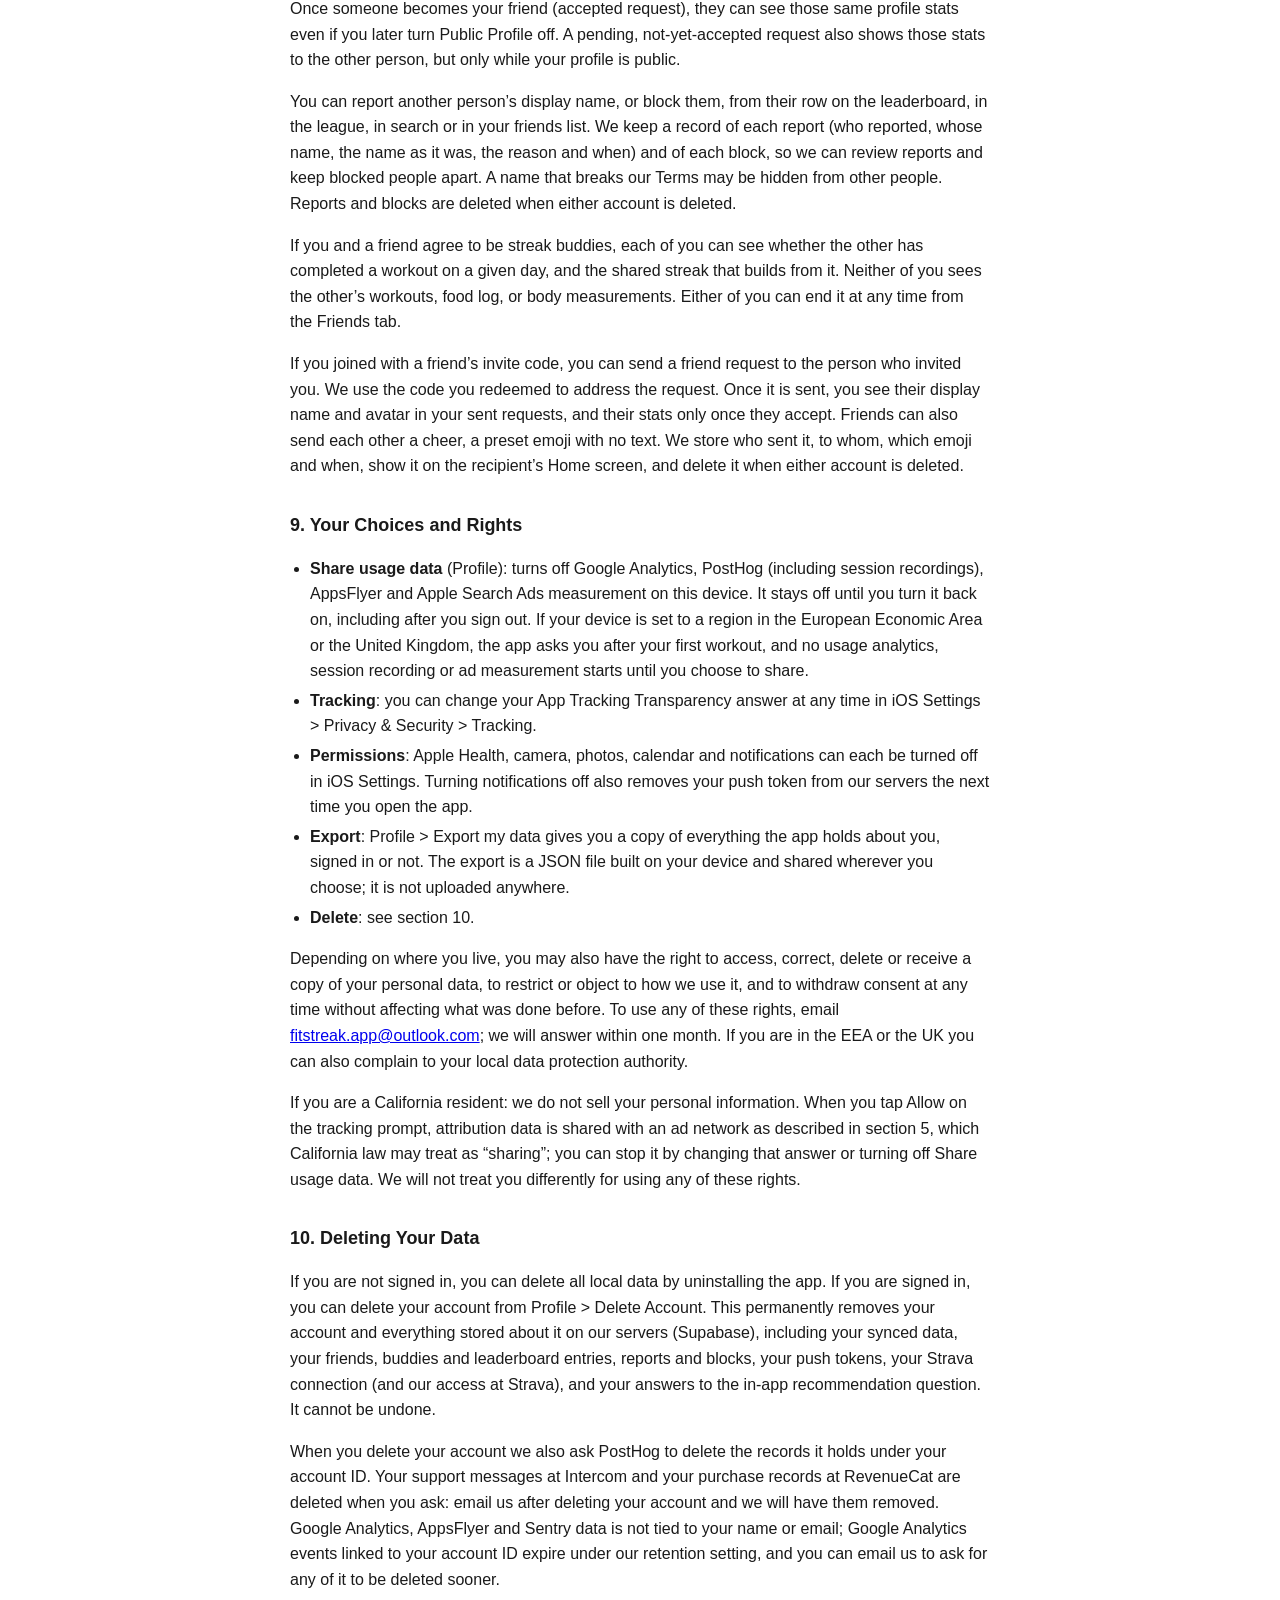
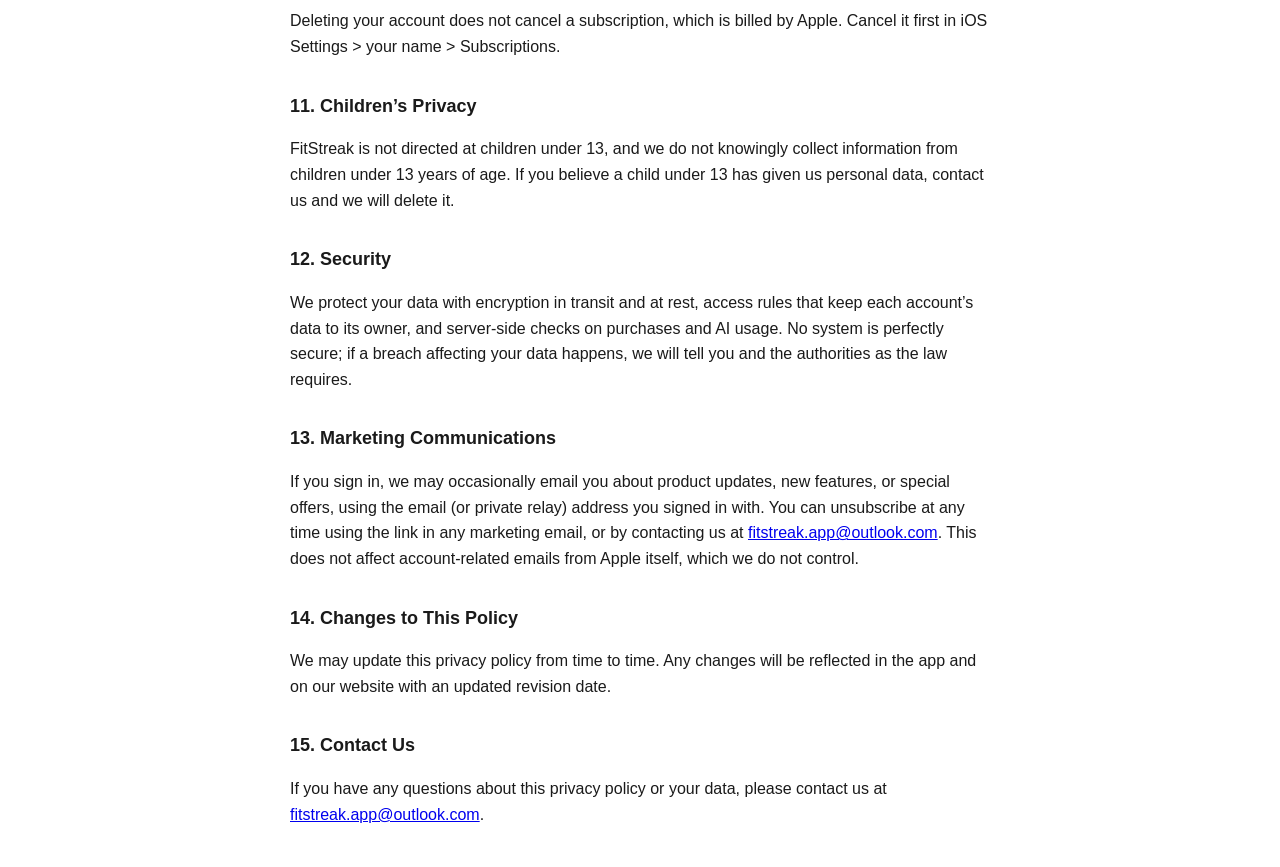
==== commit 5b9ed65e: "privacy: invite links via AppsFlyer, friend-joined push, friend requests to the inviter and cheers" ====
--- a/privacy.html
+++ b/privacy.html
@@ -78,10 +78,10 @@
     <li><strong>Sentry</strong> - Crash and error reporting (Functional Software, Inc.). If the app crashes or hits an error, Sentry receives the error details, a stack trace, and your device model and OS version so we can fix the problem. It is not configured to attach your name, email, or account ID. Crash reports are sent even when Share usage data is off, because we need them to keep the app working.</li>
     <li><strong>Google Analytics for Firebase</strong> - Product analytics (Google LLC). We log a small set of app-usage events (for example: sign-up, workout started/completed, streak milestones reached, paywall viewed, purchase completed) so we can understand how the app is used and improve it. These events include only IDs, counts, and category or plan labels, never your name or email. When you are signed in, they are also linked to your account ID, so we can see how the app is used over time. Google uses your IP address to estimate your country and city. Turning off Share usage data stops it.</li>
     <li><strong>PostHog</strong> - Product analytics, feature testing and session replay (PostHog, Inc., data hosted in the United States). PostHog receives the same app-usage events we send to Google Analytics, the names of the screens you open, when the app is opened or closed, and basic device information (such as device model, OS version, app version and language). As with Google Analytics, these events are linked to your account ID when you are signed in; they never include your name or email. PostHog is set not to look up your location from your IP address. We also use PostHog to decide which version of a feature you see when we test two versions. For a sample of sessions, PostHog records how you move through the app (taps and screen changes) so we can find confusing moments. In those recordings everything you type, every image and your name wherever it appears are hidden, and screens that show your body or health information (weight and measurements, progress photos, your food log and meal scanner, and workouts imported from Apple Health) are hidden completely, as are leaderboards that show other people&rsquo;s names. Network traffic is not recorded. PostHog does not receive your advertising identifier, and we do not use PostHog data for advertising or sell it. Session recordings are deleted after 30 days and usage events are kept for up to one year. Turning off Share usage data stops all of it.</li>
-    <li><strong>AppsFlyer</strong> - Install attribution and ad-campaign measurement (AppsFlyer Ltd.). It receives your install and three in-app events: finishing onboarding, starting a free trial (the plan and currency), and completing a purchase (the plan, price and currency). These events never include your name, email, account ID, fitness goal or any health information. The App Tracking Transparency prompt you see decides what else happens. If you tap Allow, AppsFlyer also collects your device&rsquo;s advertising identifier (IDFA) and shares install and in-app event data with the ad network whose campaign led to your install (currently AppLovin), which uses it to measure and improve our ad campaigns and may use it to show you more relevant ads. If you tap Ask App Not to Track, no advertising identifier is collected, and AppsFlyer receives the same events tied only to an identifier that is unique to FitStreak on your device and cannot be used to follow you across other companies&rsquo; apps. Turning off Share usage data stops AppsFlyer completely, and the tracking prompt is then not shown.</li>
+    <li><strong>AppsFlyer</strong> - Install attribution and ad-campaign measurement (AppsFlyer Ltd.). It receives your install and three in-app events: finishing onboarding, starting a free trial (the plan and currency), and completing a purchase (the plan, price and currency). If you open a friend&rsquo;s FitStreak invite link, AppsFlyer also passes the invite code in that link to the app so it can be applied for you. These events never include your name, email, account ID, fitness goal or any health information. The App Tracking Transparency prompt you see decides what else happens. If you tap Allow, AppsFlyer also collects your device&rsquo;s advertising identifier (IDFA) and shares install and in-app event data with the ad network whose campaign led to your install (currently AppLovin), which uses it to measure and improve our ad campaigns and may use it to show you more relevant ads. If you tap Ask App Not to Track, no advertising identifier is collected, and AppsFlyer receives the same events tied only to an identifier that is unique to FitStreak on your device and cannot be used to follow you across other companies&rsquo; apps. Turning off Share usage data stops AppsFlyer completely, and the tracking prompt is then not shown.</li>
     <li><strong>Apple Search Ads</strong> - Measuring our App Store ads (Apple Inc., through RevenueCat). If you install FitStreak after tapping one of our ads in the App Store, Apple can tell us which campaign and search keyword led to the install. The app asks iOS for an attribution token (Apple&apos;s AdServices), and RevenueCat, which handles our subscriptions, exchanges it with Apple for the campaign details and keeps them with your purchase records. The token contains no advertising identifier, so it does not need the tracking prompt, and it cannot be used to follow you across other companies&apos; apps. Turning off Share usage data stops it.</li>
     <li><strong>Intercom</strong> - In-app support chat (Intercom, Inc., hosted in the United States). So that Help &amp; Support is ready when you open it, the app registers with Intercom when it starts, and Intercom receives basic device information (such as device model, OS version, app version and language). If you are not signed in, this is tied only to an anonymous identifier Intercom creates for your install. If you are signed in, we also send your account ID and your email address (or the private relay address Apple provides) so we can answer you and keep your conversations across devices. Intercom stores the messages you send to support and our replies. We do not send Intercom your workouts, food log, body weight or health data.</li>
-    <li><strong>Expo push service</strong> - Delivers push notifications (650 Industries, Inc., which runs Expo, hosted in the United States). This only happens if you are signed in and have allowed notifications for FitStreak; the app uses a permission you already gave and never asks for it on its own. To set it up, the app sends Expo the push token that Apple Push Notification service gives your device, FitStreak&rsquo;s app identifier, and a random installation identifier created for FitStreak on your device. Expo returns a push token for FitStreak and keeps the link between the two so it can deliver notifications. We store that push token on our servers (Supabase) with your account ID, the time zone set on your device (such as Europe/Berlin), your device platform, the app version and the app language, so that notifications we may send, such as reminders and coaching messages, arrive at the right local time and in your language. Each notification we send goes from our server through Expo to Apple, which delivers it to your device, so Expo and Apple handle the text of the notification on the way. The registration does not include your name, email, workouts, food log or health information, and we do not use the push token for advertising or analytics. We remove the push token when you sign out on that device, when you turn notifications off for FitStreak (the next time you open the app), when Expo or Apple tell us it no longer works, and when you delete your account. If you sign out while offline, the token stays until one of the other cases happens or the next account that signs in on that device takes it over. You can turn notifications off at any time in iOS Settings &gt; Notifications &gt; FitStreak.</li>
+    <li><strong>Expo push service</strong> - Delivers push notifications (650 Industries, Inc., which runs Expo, hosted in the United States). This only happens if you are signed in and have allowed notifications for FitStreak; the app uses a permission you already gave and never asks for it on its own. To set it up, the app sends Expo the push token that Apple Push Notification service gives your device, FitStreak&rsquo;s app identifier, and a random installation identifier created for FitStreak on your device. Expo returns a push token for FitStreak and keeps the link between the two so it can deliver notifications. We store that push token on our servers (Supabase) with your account ID, the time zone set on your device (such as Europe/Berlin), your device platform, the app version and the app language, so that notifications we may send, such as reminders, coaching messages and a notice that a friend joined with your invite code, arrive at the right local time and in your language. Each notification we send goes from our server through Expo to Apple, which delivers it to your device, so Expo and Apple handle the text of the notification on the way. The registration does not include your name, email, workouts, food log or health information, and we do not use the push token for advertising or analytics. We remove the push token when you sign out on that device, when you turn notifications off for FitStreak (the next time you open the app), when Expo or Apple tell us it no longer works, and when you delete your account. If you sign out while offline, the token stays until one of the other cases happens or the next account that signs in on that device takes it over. You can turn notifications off at any time in iOS Settings &gt; Notifications &gt; FitStreak.</li>
     <li><strong>Strava</strong> - Only if you connect a Strava account in Profile (you need to be signed in). You approve the connection on Strava&rsquo;s own page, which lets FitStreak read your activities and nothing else. Strava gives us an access token and your Strava athlete ID, which are stored only on our servers (Supabase), never in the app. When you record a new activity, Strava tells us and we import its type, title, start time, duration, distance and calories into your workout history so it counts toward your streak. We do not send Strava any of your FitStreak data. You can disconnect at any time from Profile, which withdraws our access at Strava and deletes the stored token.</li>
   </ul>
   <p>Other than AppsFlyer and Apple Search Ads measurement as described above, we do not use advertising networks or data brokers, and we do not sell your data.</p>
@@ -104,6 +104,7 @@
   <p>Once someone becomes your friend (accepted request), they can see those same profile stats even if you later turn Public Profile off. A pending, not-yet-accepted request also shows those stats to the other person, but only while your profile is public.</p>
   <p>You can report another person&rsquo;s display name, or block them, from their row on the leaderboard, in the league, in search or in your friends list. We keep a record of each report (who reported, whose name, the name as it was, the reason and when) and of each block, so we can review reports and keep blocked people apart. A name that breaks our Terms may be hidden from other people. Reports and blocks are deleted when either account is deleted.</p>
   <p>If you and a friend agree to be streak buddies, each of you can see whether the other has completed a workout on a given day, and the shared streak that builds from it. Neither of you sees the other&rsquo;s workouts, food log, or body measurements. Either of you can end it at any time from the Friends tab.</p>
+  <p>If you joined with a friend&rsquo;s invite code, you can send a friend request to the person who invited you. We use the code you redeemed to address the request. Once it is sent, you see their display name and avatar in your sent requests, and their stats only once they accept. Friends can also send each other a cheer, a preset emoji with no text. We store who sent it, to whom, which emoji and when, show it on the recipient&rsquo;s Home screen, and delete it when either account is deleted.</p>
   <h2>9. Your Choices and Rights</h2>
   <ul>
     <li><strong>Share usage data</strong> (Profile): turns off Google Analytics, PostHog (including session recordings), AppsFlyer and Apple Search Ads measurement on this device. It stays off until you turn it back on, including after you sign out. If your device is set to a region in the European Economic Area or the United Kingdom, the app asks you after your first workout, and no usage analytics, session recording or ad measurement starts until you choose to share.</li>
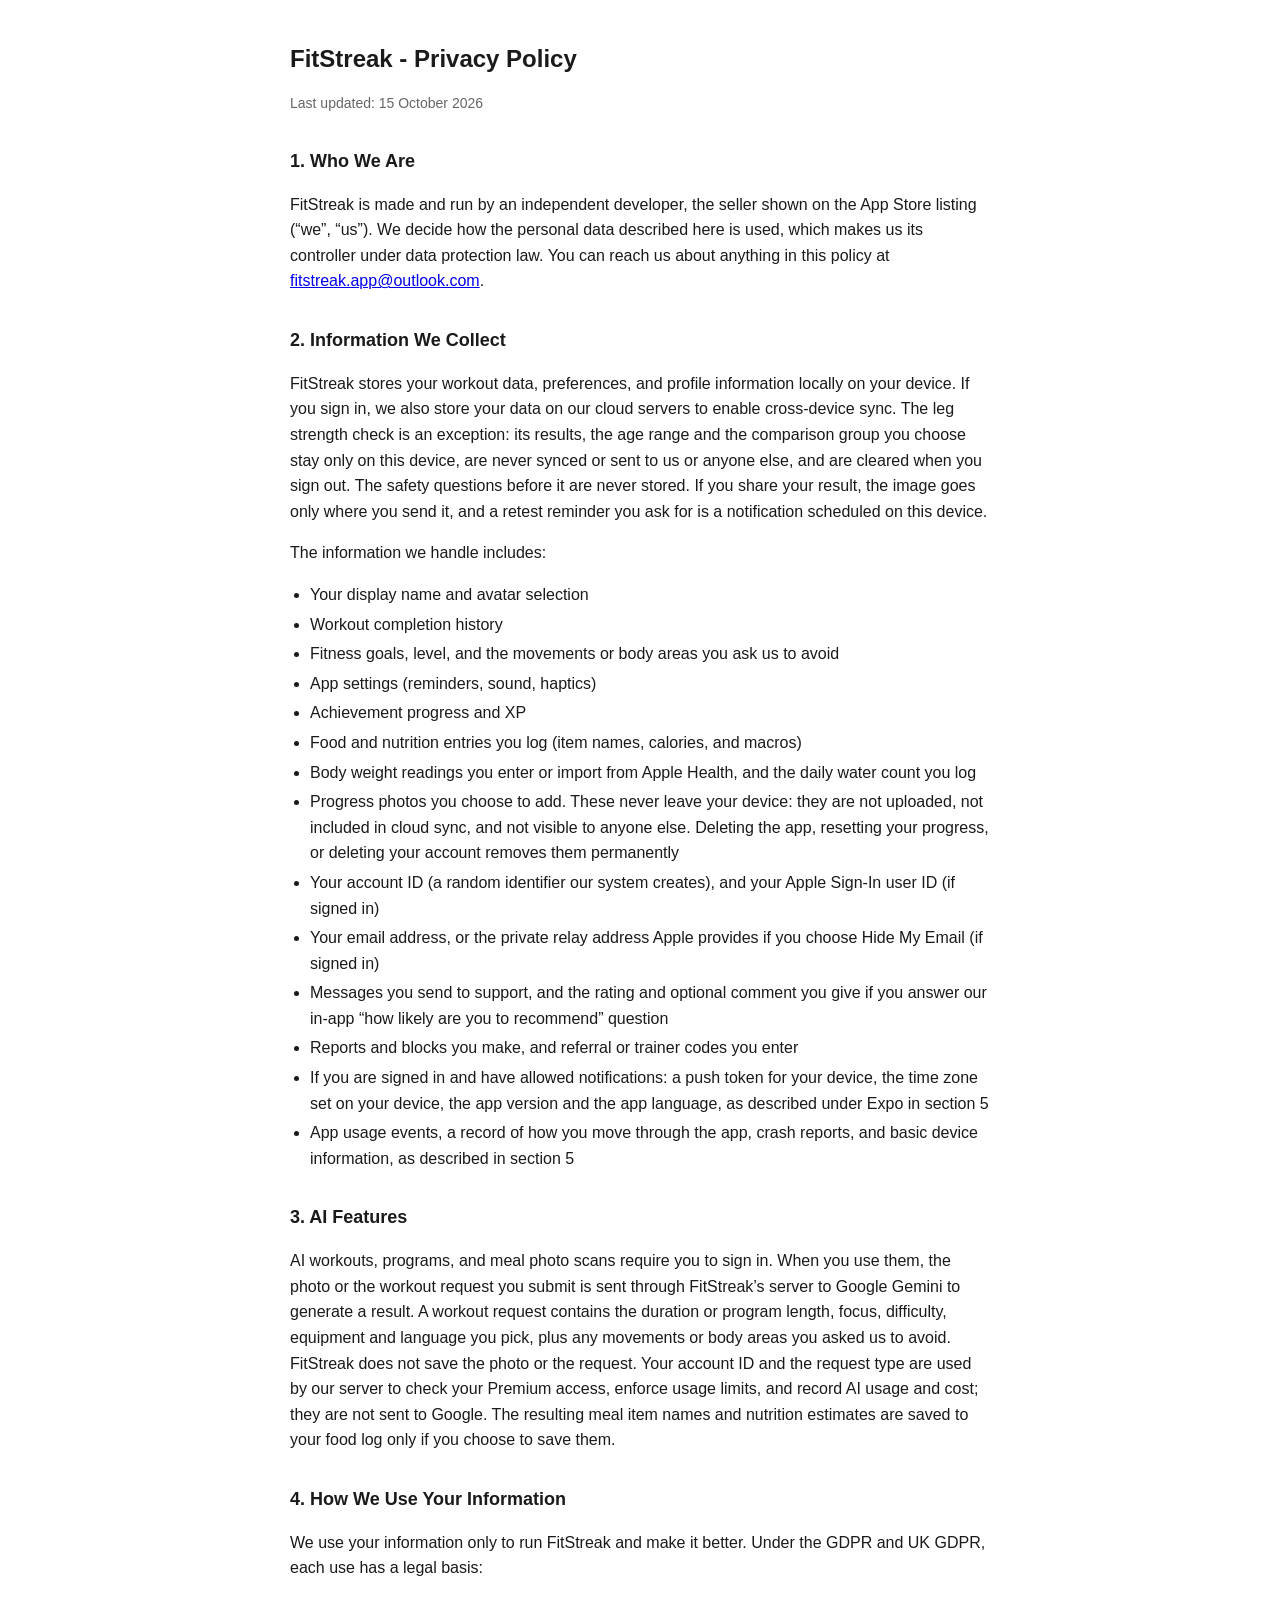
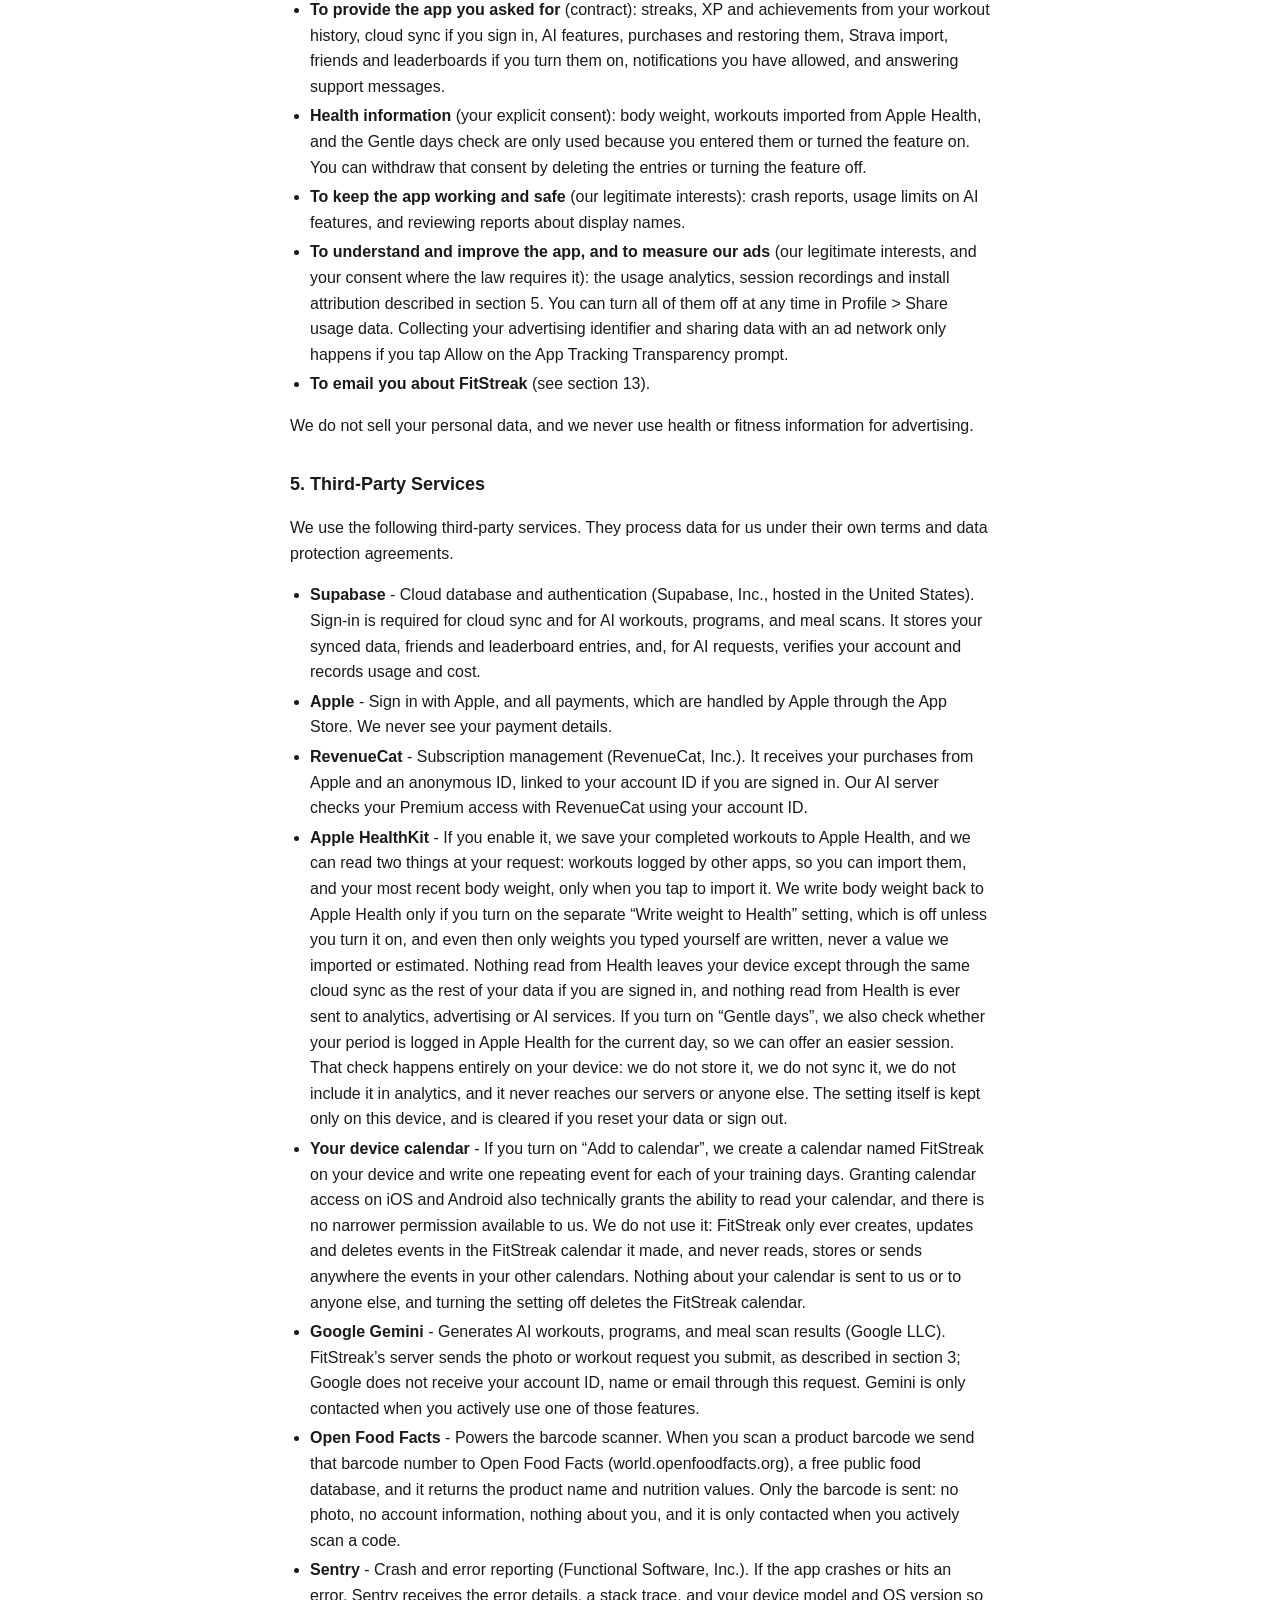
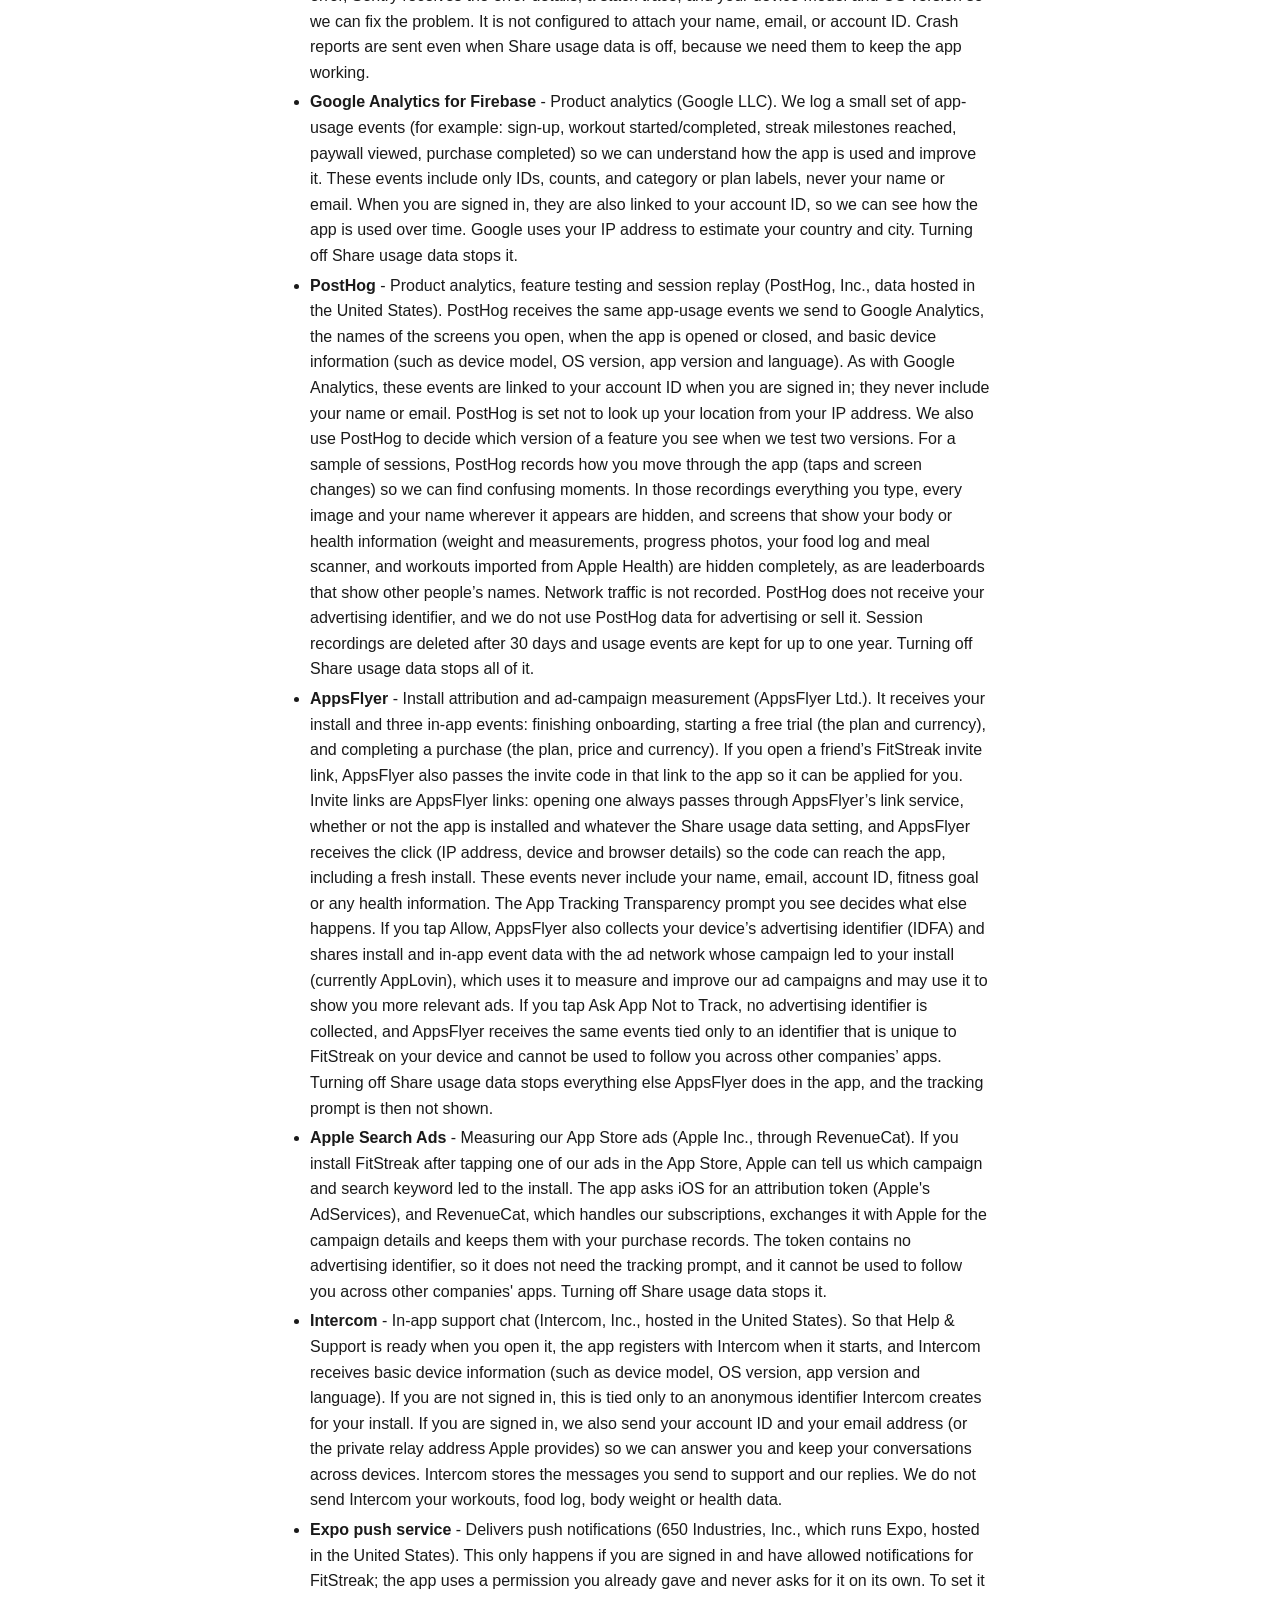
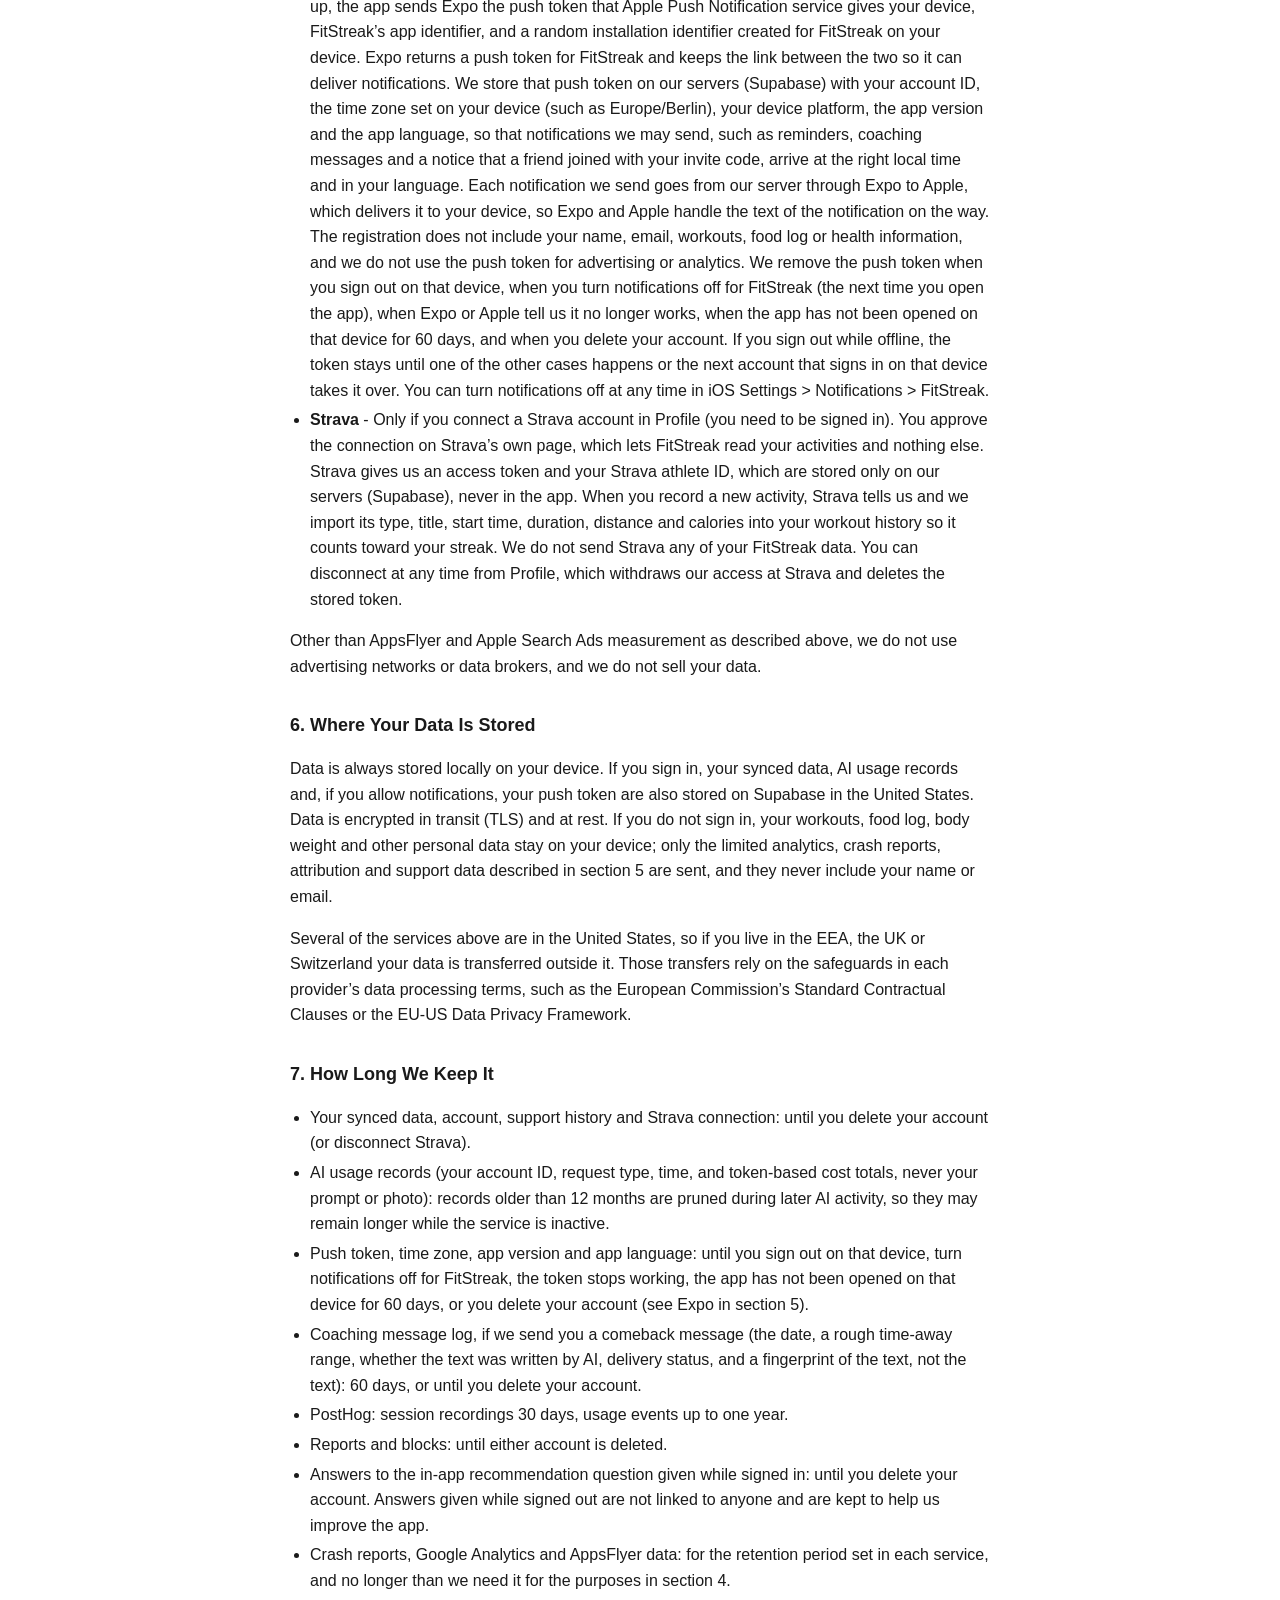
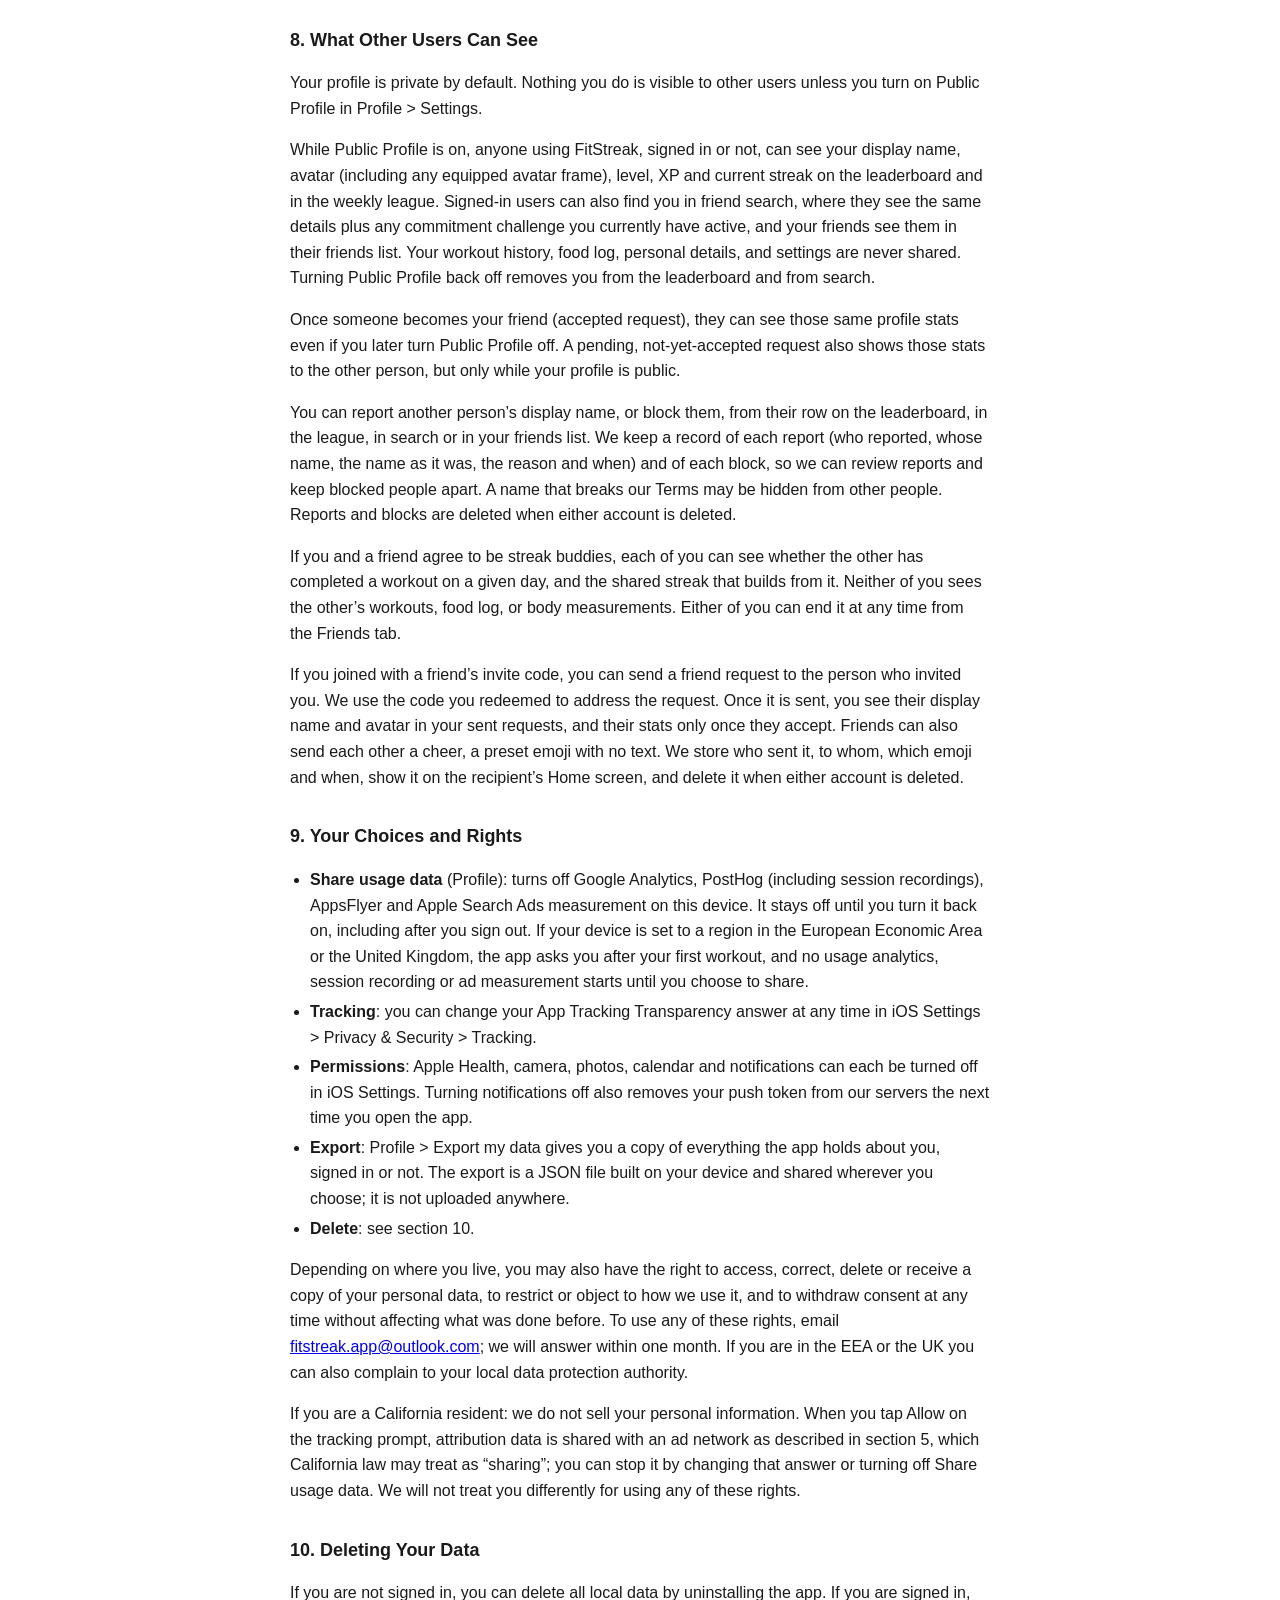
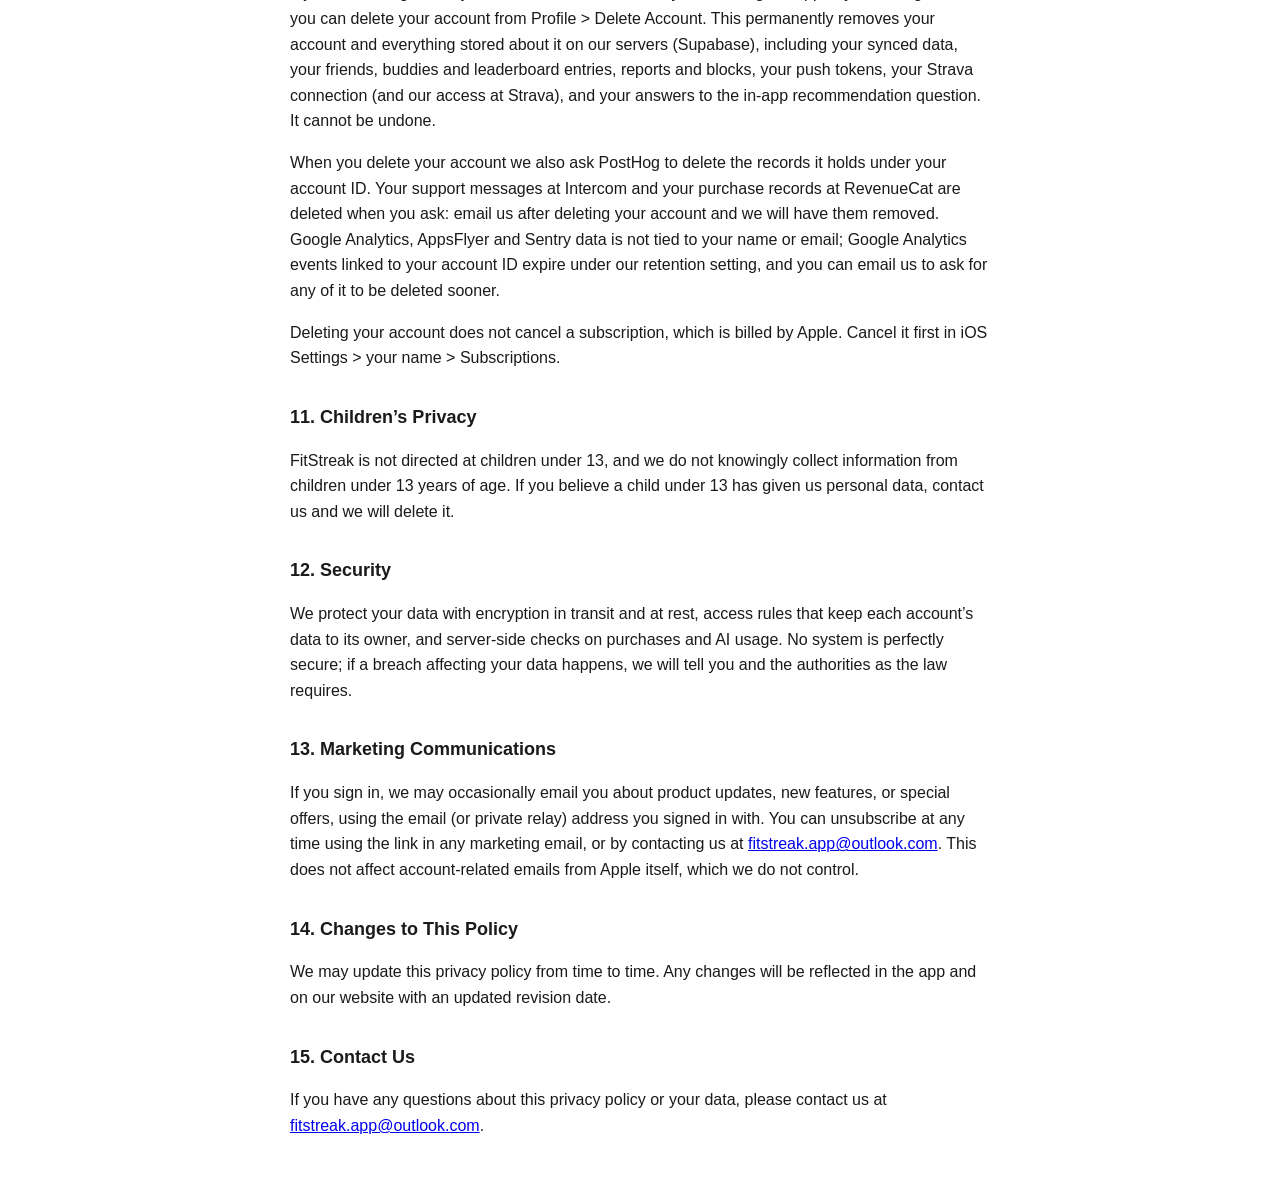
==== commit 20eee88b: "privacy: leg strength check (on-device only, share image, local reminder), invite-link clicks via Ap" ====
--- a/privacy.html
+++ b/privacy.html
@@ -23,7 +23,7 @@
 </head>
 <body>
   <h1>FitStreak - Privacy Policy</h1>
-  <p class="updated">Last updated: 14 October 2026</p>
+  <p class="updated">Last updated: 15 October 2026</p>
 
   <!--
     Kept in sync BY HAND with app/privacy.tsx, which is the version users actually read
@@ -35,7 +35,7 @@
   <h2>1. Who We Are</h2>
   <p>FitStreak is made and run by an independent developer, the seller shown on the App Store listing (&ldquo;we&rdquo;, &ldquo;us&rdquo;). We decide how the personal data described here is used, which makes us its controller under data protection law. You can reach us about anything in this policy at <a href="mailto:fitstreak.app@outlook.com">fitstreak.app@outlook.com</a>.</p>
   <h2>2. Information We Collect</h2>
-  <p>FitStreak stores your workout data, preferences, and profile information locally on your device. If you sign in, we also store your data on our cloud servers to enable cross-device sync.</p>
+  <p>FitStreak stores your workout data, preferences, and profile information locally on your device. If you sign in, we also store your data on our cloud servers to enable cross-device sync. The leg strength check is an exception: its results, the age range and the comparison group you choose stay only on this device, are never synced or sent to us or anyone else, and are cleared when you sign out. The safety questions before it are never stored. If you share your result, the image goes only where you send it, and a retest reminder you ask for is a notification scheduled on this device.</p>
   <p>The information we handle includes:</p>
   <ul>
     <li>Your display name and avatar selection</li>
@@ -50,7 +50,7 @@
     <li>Your email address, or the private relay address Apple provides if you choose Hide My Email (if signed in)</li>
     <li>Messages you send to support, and the rating and optional comment you give if you answer our in-app &ldquo;how likely are you to recommend&rdquo; question</li>
     <li>Reports and blocks you make, and referral or trainer codes you enter</li>
-    <li>If you are signed in and have allowed notifications: a push token for your device, the time zone set on your device, and the app version, as described under Expo in section 5</li>
+    <li>If you are signed in and have allowed notifications: a push token for your device, the time zone set on your device, the app version and the app language, as described under Expo in section 5</li>
     <li>App usage events, a record of how you move through the app, crash reports, and basic device information, as described in section 5</li>
   </ul>
   <h2>3. AI Features</h2>
@@ -78,10 +78,10 @@
     <li><strong>Sentry</strong> - Crash and error reporting (Functional Software, Inc.). If the app crashes or hits an error, Sentry receives the error details, a stack trace, and your device model and OS version so we can fix the problem. It is not configured to attach your name, email, or account ID. Crash reports are sent even when Share usage data is off, because we need them to keep the app working.</li>
     <li><strong>Google Analytics for Firebase</strong> - Product analytics (Google LLC). We log a small set of app-usage events (for example: sign-up, workout started/completed, streak milestones reached, paywall viewed, purchase completed) so we can understand how the app is used and improve it. These events include only IDs, counts, and category or plan labels, never your name or email. When you are signed in, they are also linked to your account ID, so we can see how the app is used over time. Google uses your IP address to estimate your country and city. Turning off Share usage data stops it.</li>
     <li><strong>PostHog</strong> - Product analytics, feature testing and session replay (PostHog, Inc., data hosted in the United States). PostHog receives the same app-usage events we send to Google Analytics, the names of the screens you open, when the app is opened or closed, and basic device information (such as device model, OS version, app version and language). As with Google Analytics, these events are linked to your account ID when you are signed in; they never include your name or email. PostHog is set not to look up your location from your IP address. We also use PostHog to decide which version of a feature you see when we test two versions. For a sample of sessions, PostHog records how you move through the app (taps and screen changes) so we can find confusing moments. In those recordings everything you type, every image and your name wherever it appears are hidden, and screens that show your body or health information (weight and measurements, progress photos, your food log and meal scanner, and workouts imported from Apple Health) are hidden completely, as are leaderboards that show other people&rsquo;s names. Network traffic is not recorded. PostHog does not receive your advertising identifier, and we do not use PostHog data for advertising or sell it. Session recordings are deleted after 30 days and usage events are kept for up to one year. Turning off Share usage data stops all of it.</li>
-    <li><strong>AppsFlyer</strong> - Install attribution and ad-campaign measurement (AppsFlyer Ltd.). It receives your install and three in-app events: finishing onboarding, starting a free trial (the plan and currency), and completing a purchase (the plan, price and currency). If you open a friend&rsquo;s FitStreak invite link, AppsFlyer also passes the invite code in that link to the app so it can be applied for you. These events never include your name, email, account ID, fitness goal or any health information. The App Tracking Transparency prompt you see decides what else happens. If you tap Allow, AppsFlyer also collects your device&rsquo;s advertising identifier (IDFA) and shares install and in-app event data with the ad network whose campaign led to your install (currently AppLovin), which uses it to measure and improve our ad campaigns and may use it to show you more relevant ads. If you tap Ask App Not to Track, no advertising identifier is collected, and AppsFlyer receives the same events tied only to an identifier that is unique to FitStreak on your device and cannot be used to follow you across other companies&rsquo; apps. Turning off Share usage data stops AppsFlyer completely, and the tracking prompt is then not shown.</li>
+    <li><strong>AppsFlyer</strong> - Install attribution and ad-campaign measurement (AppsFlyer Ltd.). It receives your install and three in-app events: finishing onboarding, starting a free trial (the plan and currency), and completing a purchase (the plan, price and currency). If you open a friend&rsquo;s FitStreak invite link, AppsFlyer also passes the invite code in that link to the app so it can be applied for you. Invite links are AppsFlyer links: opening one always passes through AppsFlyer&rsquo;s link service, whether or not the app is installed and whatever the Share usage data setting, and AppsFlyer receives the click (IP address, device and browser details) so the code can reach the app, including a fresh install. These events never include your name, email, account ID, fitness goal or any health information. The App Tracking Transparency prompt you see decides what else happens. If you tap Allow, AppsFlyer also collects your device&rsquo;s advertising identifier (IDFA) and shares install and in-app event data with the ad network whose campaign led to your install (currently AppLovin), which uses it to measure and improve our ad campaigns and may use it to show you more relevant ads. If you tap Ask App Not to Track, no advertising identifier is collected, and AppsFlyer receives the same events tied only to an identifier that is unique to FitStreak on your device and cannot be used to follow you across other companies&rsquo; apps. Turning off Share usage data stops everything else AppsFlyer does in the app, and the tracking prompt is then not shown.</li>
     <li><strong>Apple Search Ads</strong> - Measuring our App Store ads (Apple Inc., through RevenueCat). If you install FitStreak after tapping one of our ads in the App Store, Apple can tell us which campaign and search keyword led to the install. The app asks iOS for an attribution token (Apple&apos;s AdServices), and RevenueCat, which handles our subscriptions, exchanges it with Apple for the campaign details and keeps them with your purchase records. The token contains no advertising identifier, so it does not need the tracking prompt, and it cannot be used to follow you across other companies&apos; apps. Turning off Share usage data stops it.</li>
     <li><strong>Intercom</strong> - In-app support chat (Intercom, Inc., hosted in the United States). So that Help &amp; Support is ready when you open it, the app registers with Intercom when it starts, and Intercom receives basic device information (such as device model, OS version, app version and language). If you are not signed in, this is tied only to an anonymous identifier Intercom creates for your install. If you are signed in, we also send your account ID and your email address (or the private relay address Apple provides) so we can answer you and keep your conversations across devices. Intercom stores the messages you send to support and our replies. We do not send Intercom your workouts, food log, body weight or health data.</li>
-    <li><strong>Expo push service</strong> - Delivers push notifications (650 Industries, Inc., which runs Expo, hosted in the United States). This only happens if you are signed in and have allowed notifications for FitStreak; the app uses a permission you already gave and never asks for it on its own. To set it up, the app sends Expo the push token that Apple Push Notification service gives your device, FitStreak&rsquo;s app identifier, and a random installation identifier created for FitStreak on your device. Expo returns a push token for FitStreak and keeps the link between the two so it can deliver notifications. We store that push token on our servers (Supabase) with your account ID, the time zone set on your device (such as Europe/Berlin), your device platform, the app version and the app language, so that notifications we may send, such as reminders, coaching messages and a notice that a friend joined with your invite code, arrive at the right local time and in your language. Each notification we send goes from our server through Expo to Apple, which delivers it to your device, so Expo and Apple handle the text of the notification on the way. The registration does not include your name, email, workouts, food log or health information, and we do not use the push token for advertising or analytics. We remove the push token when you sign out on that device, when you turn notifications off for FitStreak (the next time you open the app), when Expo or Apple tell us it no longer works, and when you delete your account. If you sign out while offline, the token stays until one of the other cases happens or the next account that signs in on that device takes it over. You can turn notifications off at any time in iOS Settings &gt; Notifications &gt; FitStreak.</li>
+    <li><strong>Expo push service</strong> - Delivers push notifications (650 Industries, Inc., which runs Expo, hosted in the United States). This only happens if you are signed in and have allowed notifications for FitStreak; the app uses a permission you already gave and never asks for it on its own. To set it up, the app sends Expo the push token that Apple Push Notification service gives your device, FitStreak&rsquo;s app identifier, and a random installation identifier created for FitStreak on your device. Expo returns a push token for FitStreak and keeps the link between the two so it can deliver notifications. We store that push token on our servers (Supabase) with your account ID, the time zone set on your device (such as Europe/Berlin), your device platform, the app version and the app language, so that notifications we may send, such as reminders, coaching messages and a notice that a friend joined with your invite code, arrive at the right local time and in your language. Each notification we send goes from our server through Expo to Apple, which delivers it to your device, so Expo and Apple handle the text of the notification on the way. The registration does not include your name, email, workouts, food log or health information, and we do not use the push token for advertising or analytics. We remove the push token when you sign out on that device, when you turn notifications off for FitStreak (the next time you open the app), when Expo or Apple tell us it no longer works, when the app has not been opened on that device for 60 days, and when you delete your account. If you sign out while offline, the token stays until one of the other cases happens or the next account that signs in on that device takes it over. You can turn notifications off at any time in iOS Settings &gt; Notifications &gt; FitStreak.</li>
     <li><strong>Strava</strong> - Only if you connect a Strava account in Profile (you need to be signed in). You approve the connection on Strava&rsquo;s own page, which lets FitStreak read your activities and nothing else. Strava gives us an access token and your Strava athlete ID, which are stored only on our servers (Supabase), never in the app. When you record a new activity, Strava tells us and we import its type, title, start time, duration, distance and calories into your workout history so it counts toward your streak. We do not send Strava any of your FitStreak data. You can disconnect at any time from Profile, which withdraws our access at Strava and deletes the stored token.</li>
   </ul>
   <p>Other than AppsFlyer and Apple Search Ads measurement as described above, we do not use advertising networks or data brokers, and we do not sell your data.</p>
@@ -92,7 +92,8 @@
   <ul>
     <li>Your synced data, account, support history and Strava connection: until you delete your account (or disconnect Strava).</li>
     <li>AI usage records (your account ID, request type, time, and token-based cost totals, never your prompt or photo): records older than 12 months are pruned during later AI activity, so they may remain longer while the service is inactive.</li>
-    <li>Push token, time zone and app version: until you sign out on that device, turn notifications off for FitStreak, the token stops working, or you delete your account (see Expo in section 5).</li>
+    <li>Push token, time zone, app version and app language: until you sign out on that device, turn notifications off for FitStreak, the token stops working, the app has not been opened on that device for 60 days, or you delete your account (see Expo in section 5).</li>
+    <li>Coaching message log, if we send you a comeback message (the date, a rough time-away range, whether the text was written by AI, delivery status, and a fingerprint of the text, not the text): 60 days, or until you delete your account.</li>
     <li>PostHog: session recordings 30 days, usage events up to one year.</li>
     <li>Reports and blocks: until either account is deleted.</li>
     <li>Answers to the in-app recommendation question given while signed in: until you delete your account. Answers given while signed out are not linked to anyone and are kept to help us improve the app.</li>
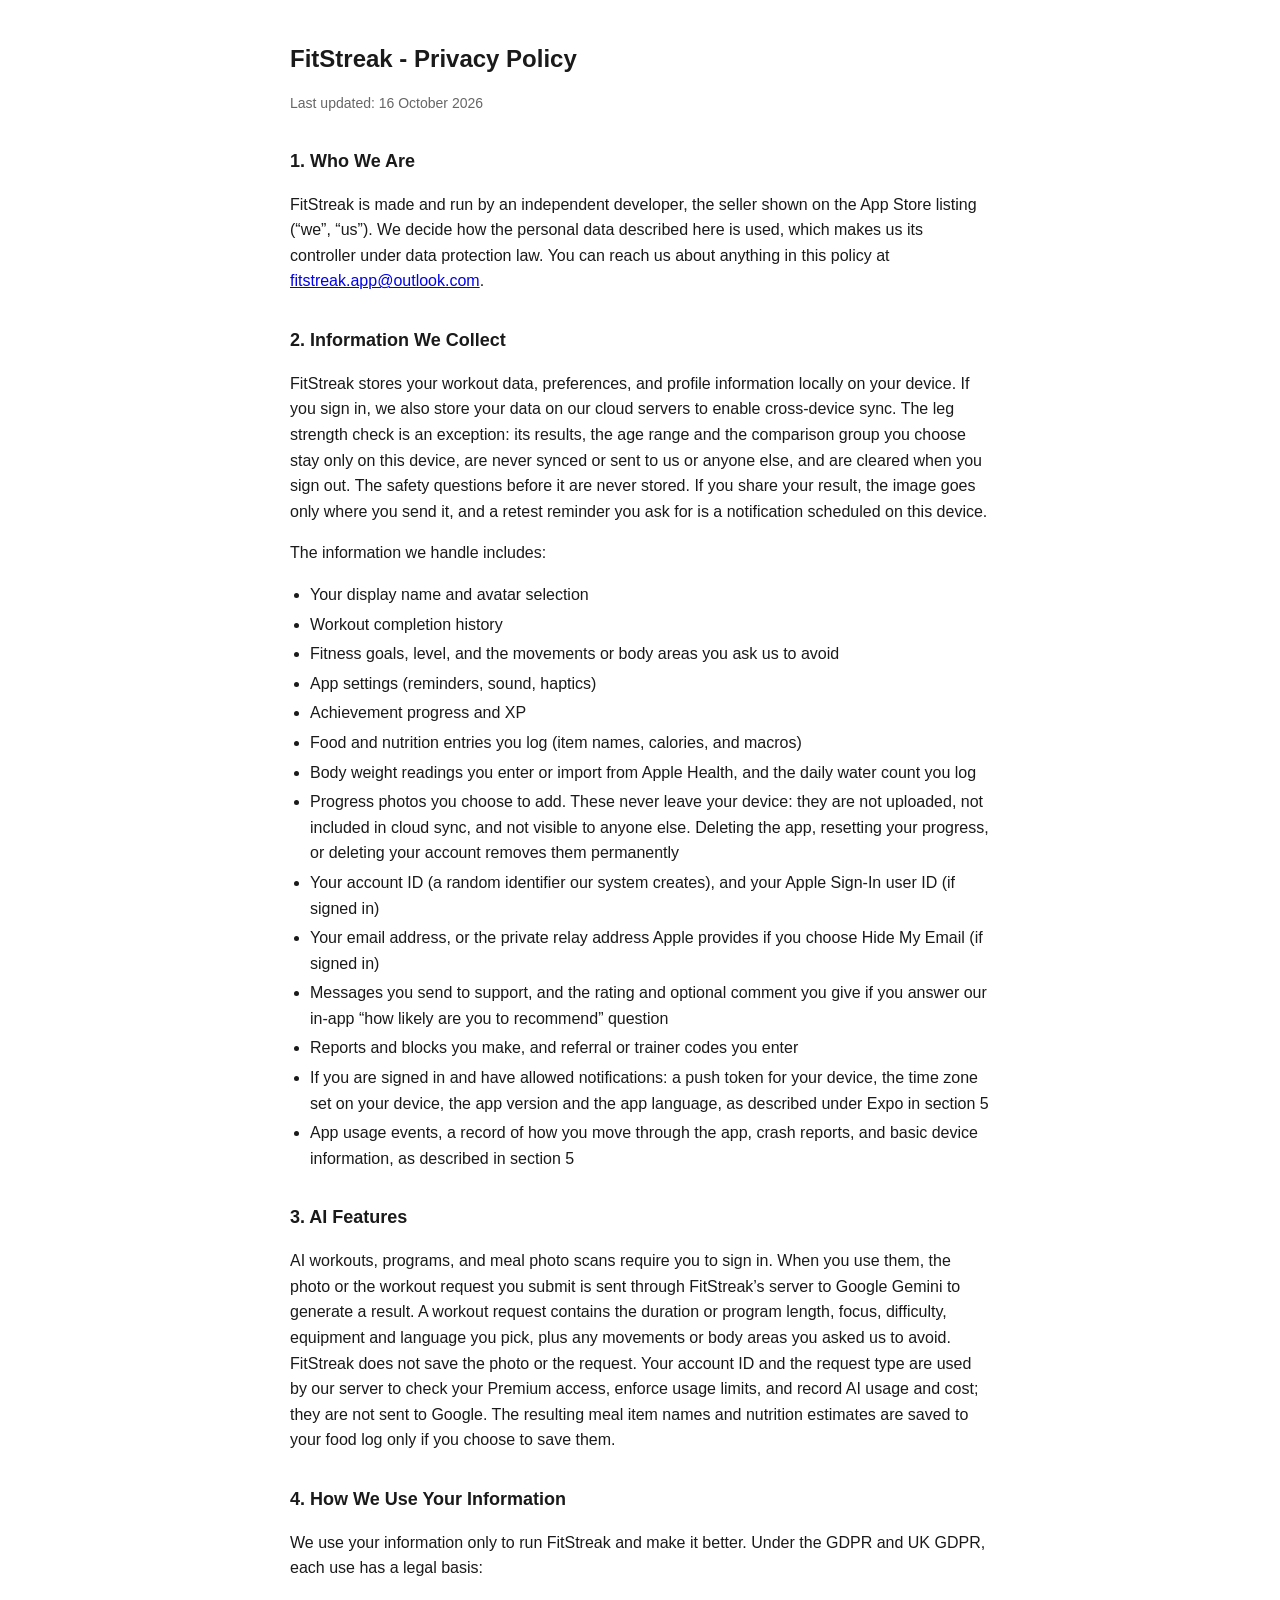
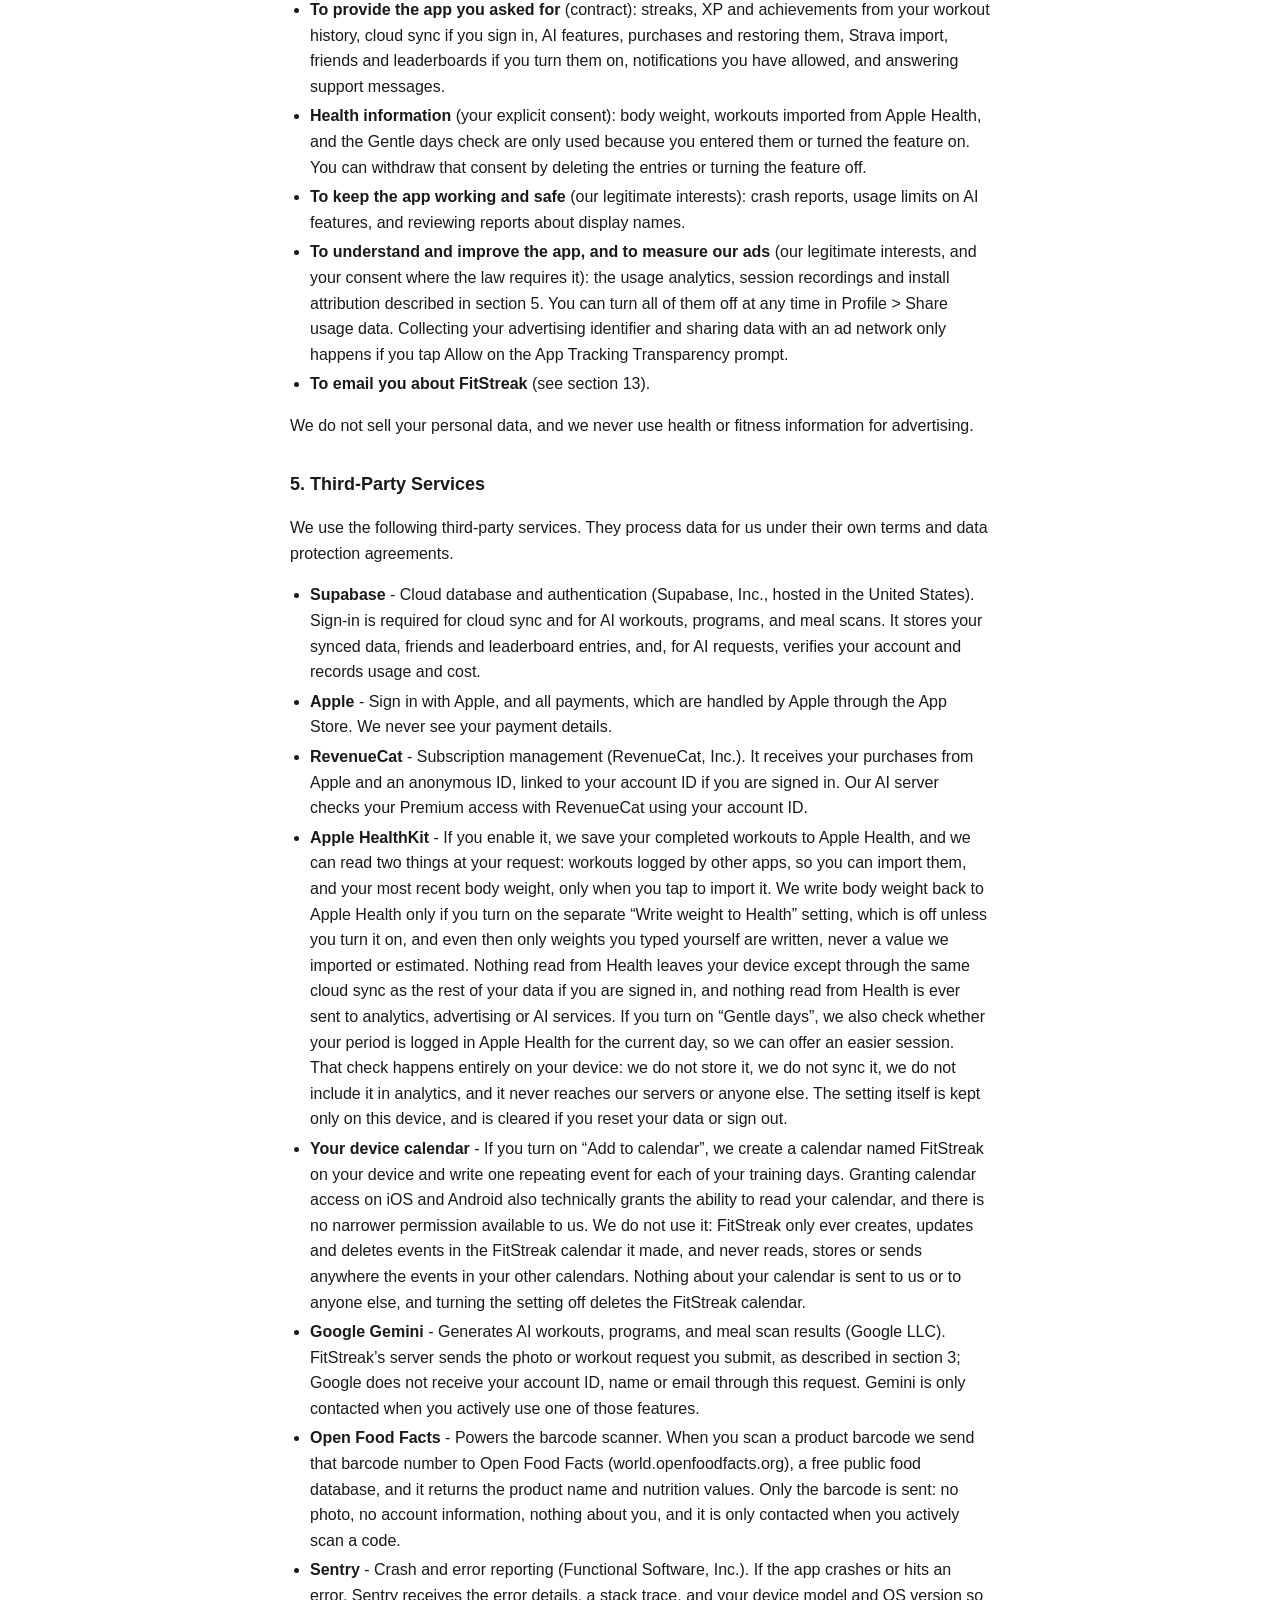
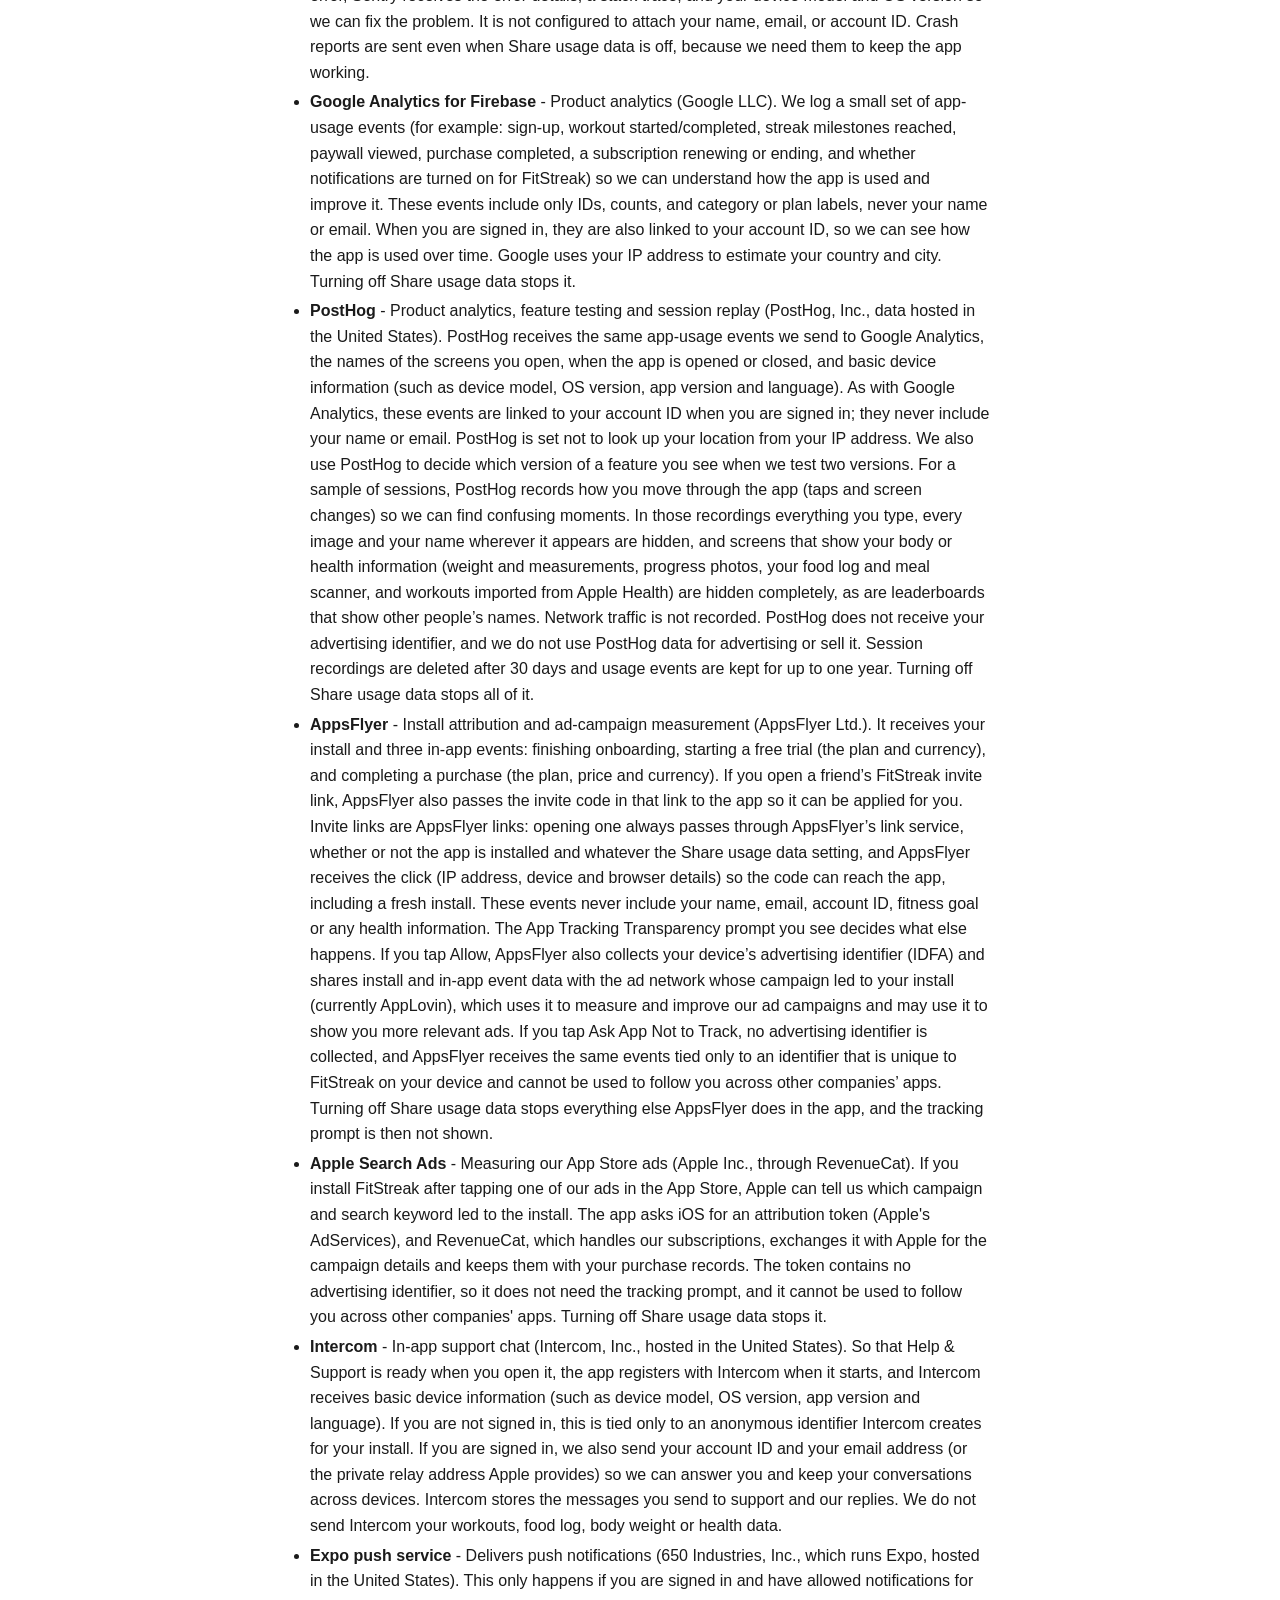
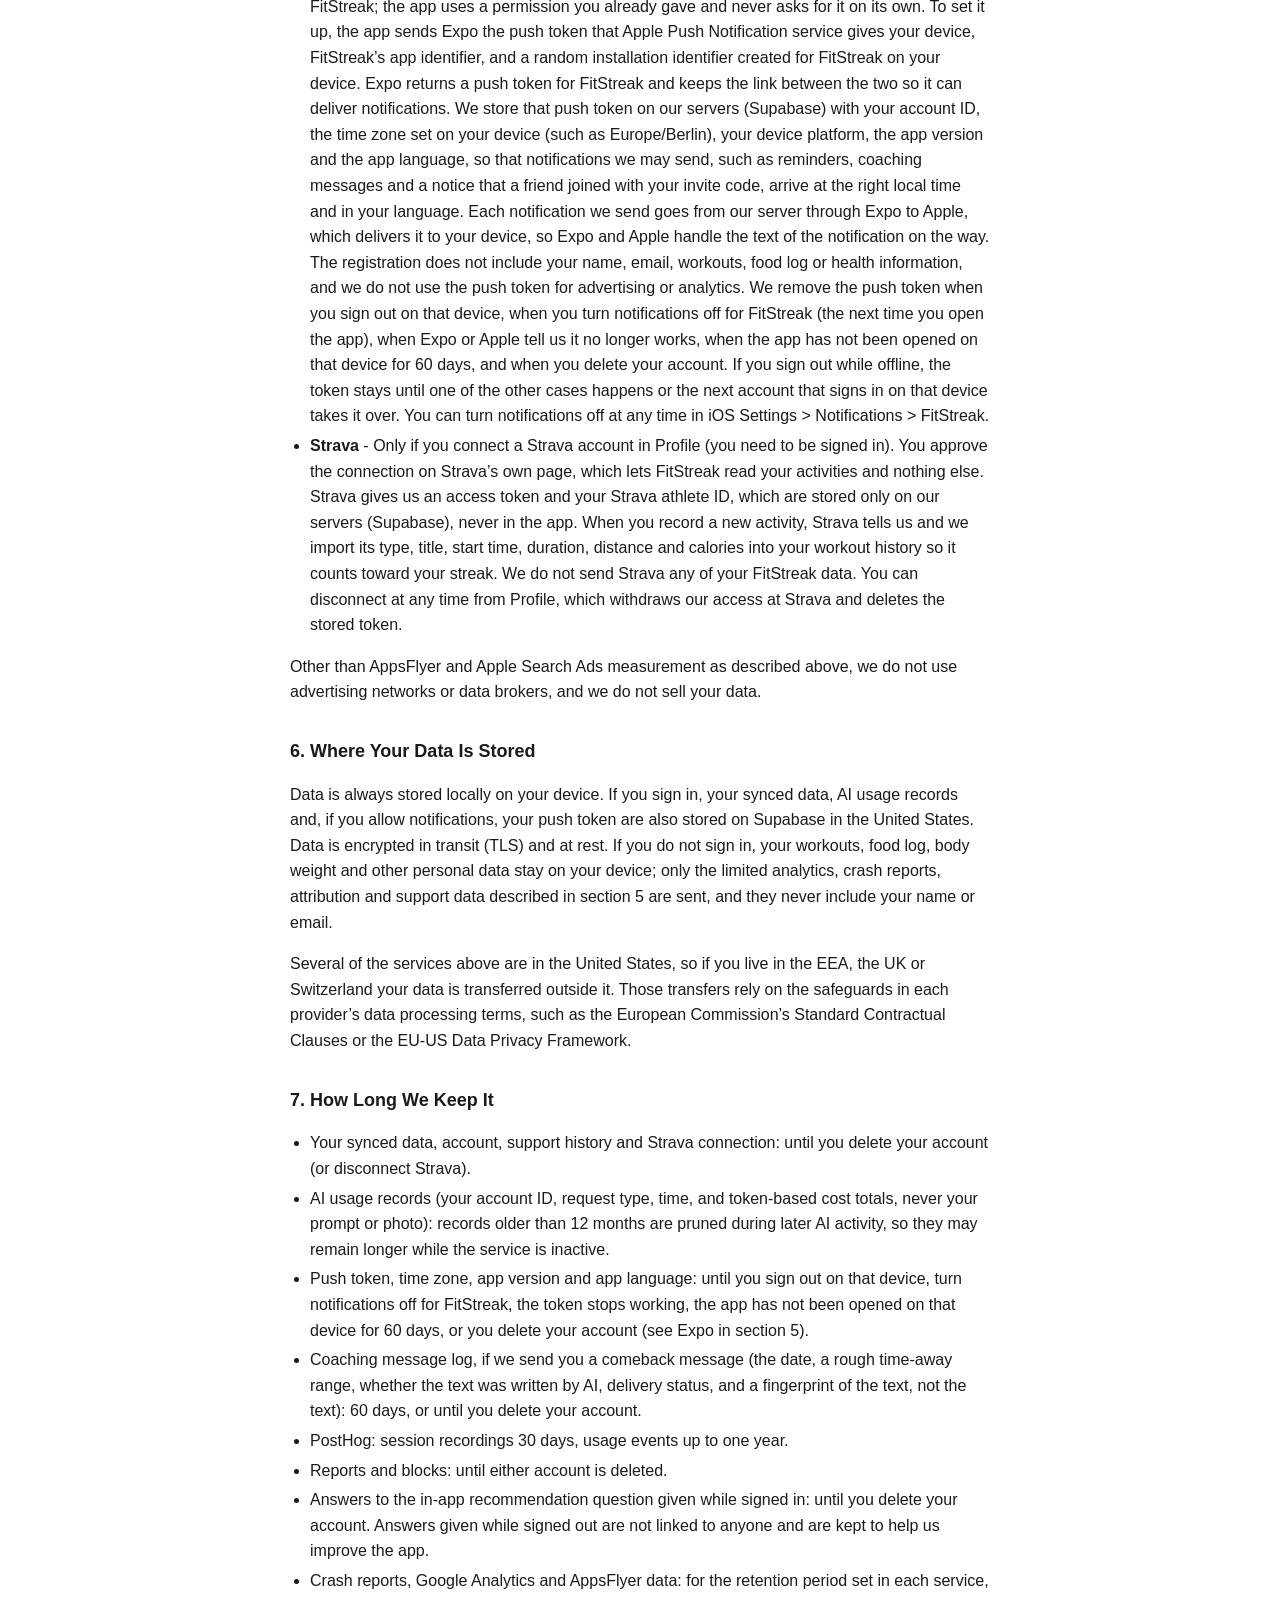
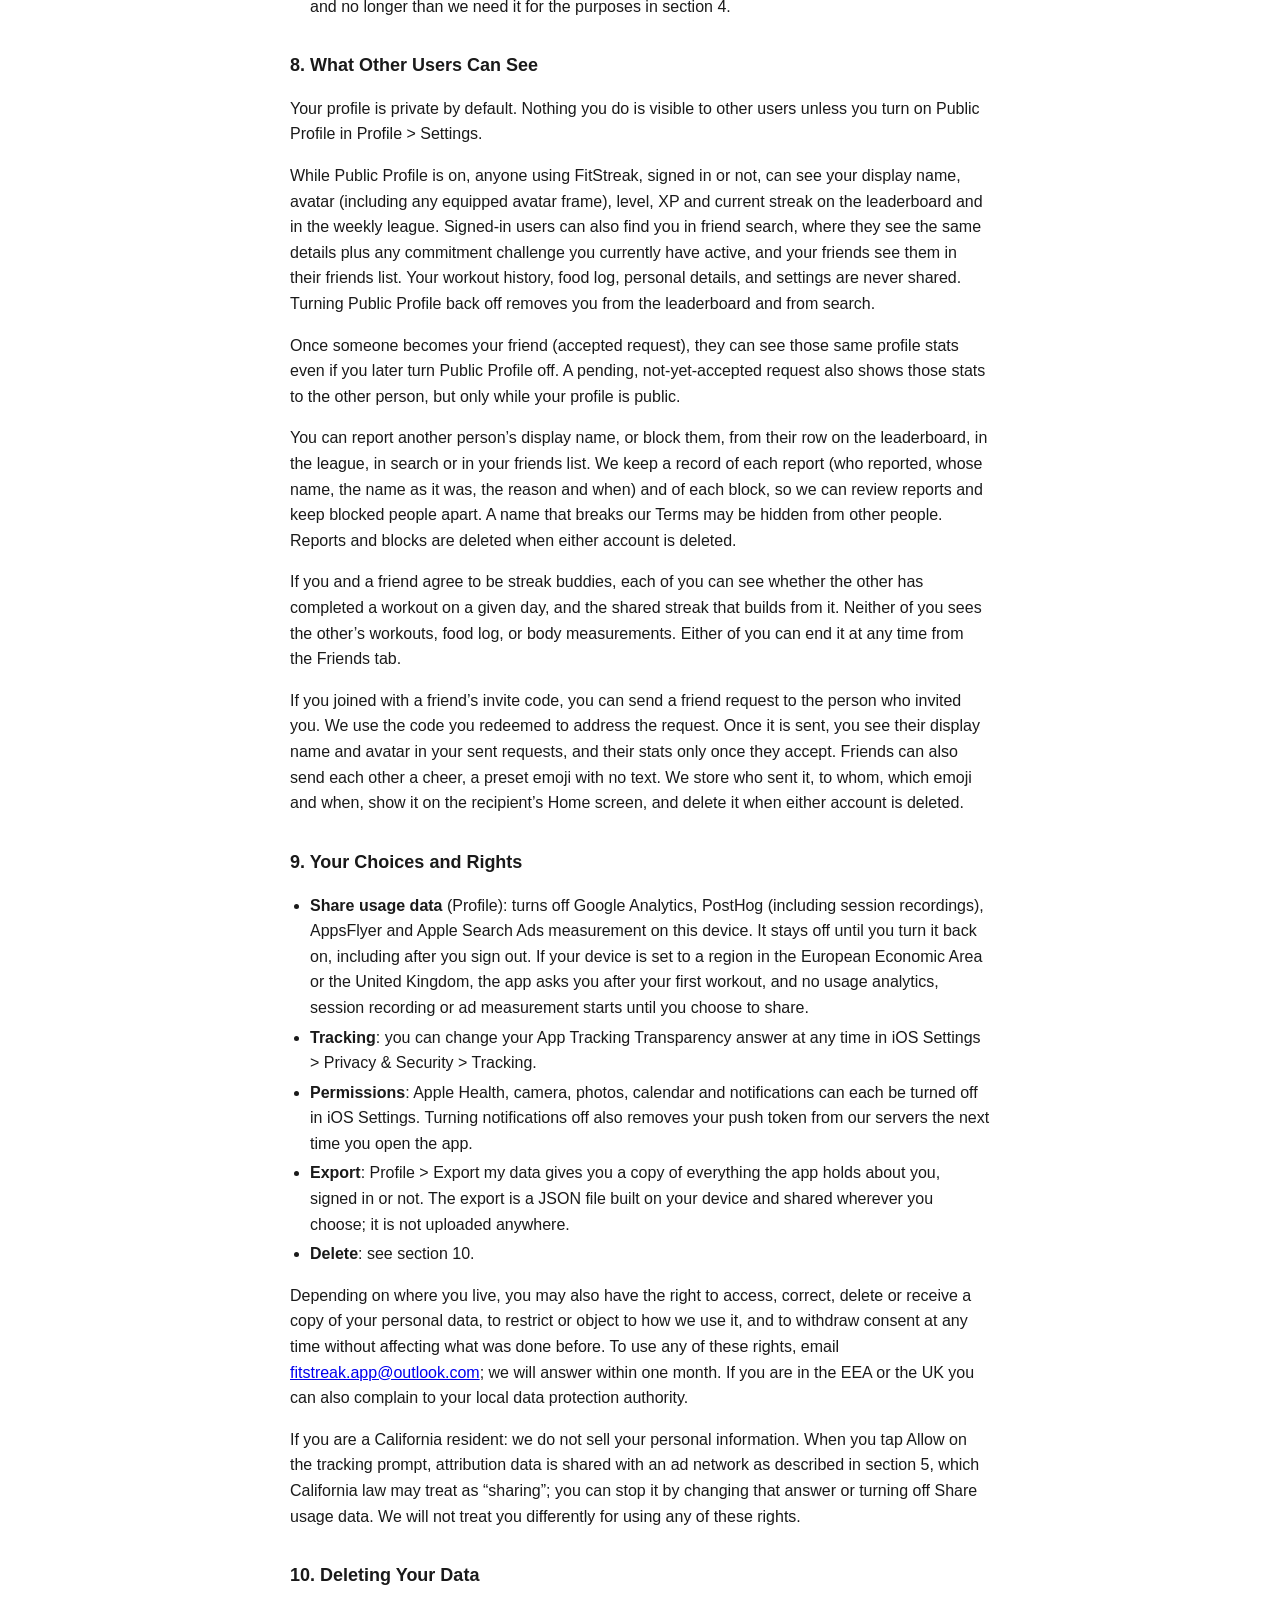
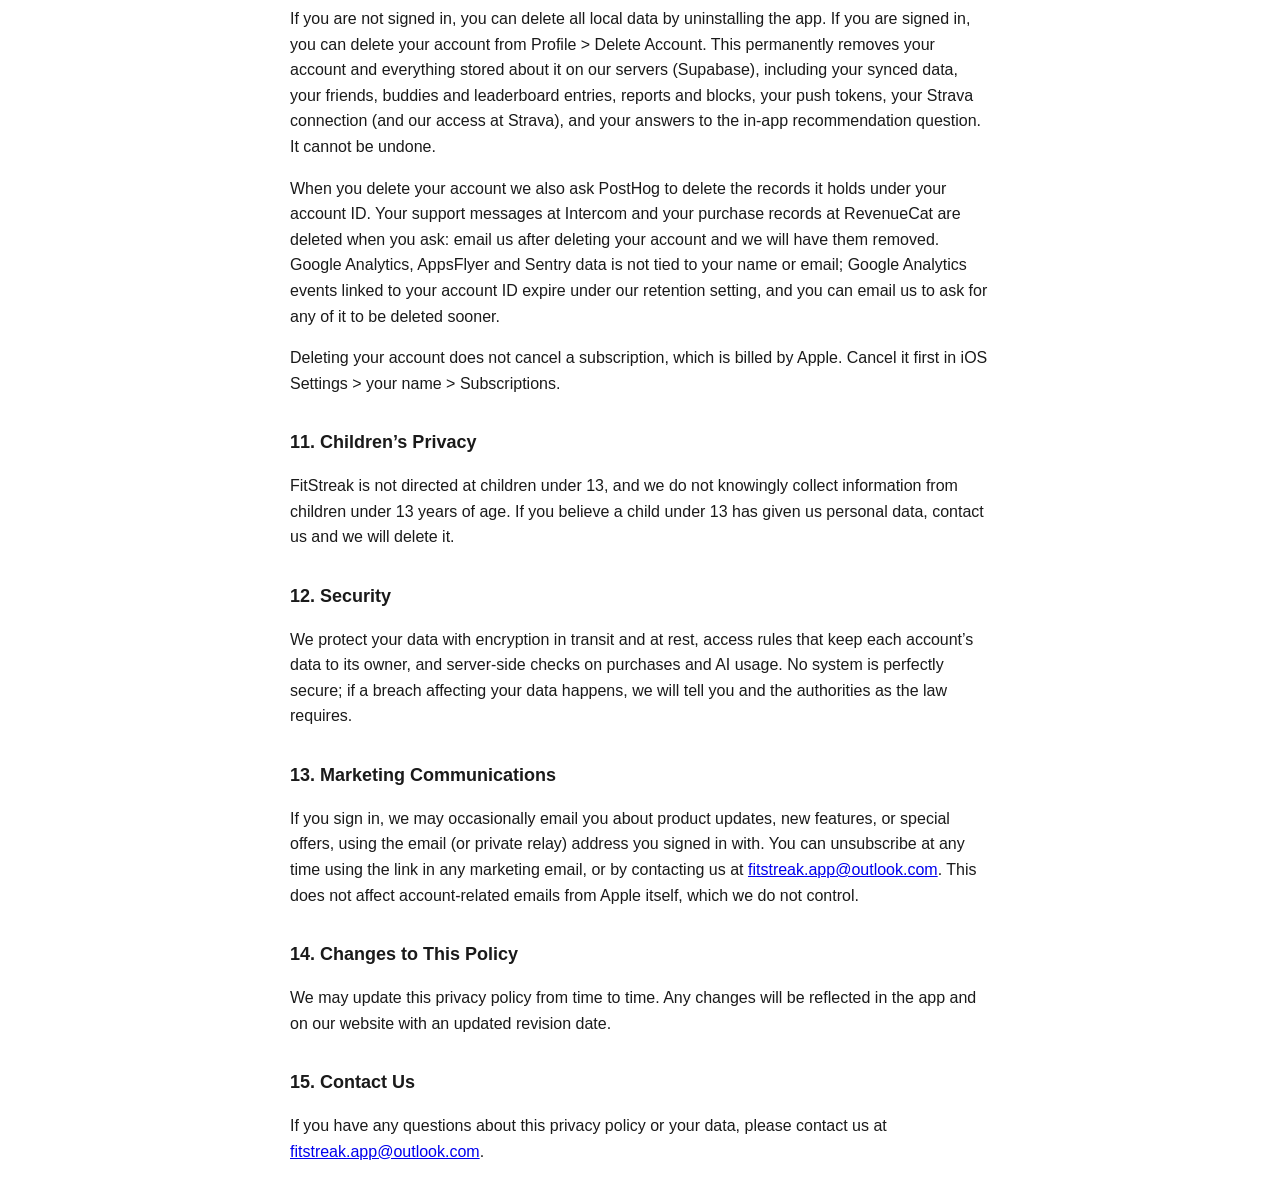
==== commit f49ee396: "privacy: subscription changes and notification status in app-usage events Co-Authored-By: Claude Opu" ====
--- a/privacy.html
+++ b/privacy.html
@@ -23,7 +23,7 @@
 </head>
 <body>
   <h1>FitStreak - Privacy Policy</h1>
-  <p class="updated">Last updated: 15 October 2026</p>
+  <p class="updated">Last updated: 16 October 2026</p>
 
   <!--
     Kept in sync BY HAND with app/privacy.tsx, which is the version users actually read
@@ -76,7 +76,7 @@
     <li><strong>Google Gemini</strong> - Generates AI workouts, programs, and meal scan results (Google LLC). FitStreak&rsquo;s server sends the photo or workout request you submit, as described in section 3; Google does not receive your account ID, name or email through this request. Gemini is only contacted when you actively use one of those features.</li>
     <li><strong>Open Food Facts</strong> - Powers the barcode scanner. When you scan a product barcode we send that barcode number to Open Food Facts (world.openfoodfacts.org), a free public food database, and it returns the product name and nutrition values. Only the barcode is sent: no photo, no account information, nothing about you, and it is only contacted when you actively scan a code.</li>
     <li><strong>Sentry</strong> - Crash and error reporting (Functional Software, Inc.). If the app crashes or hits an error, Sentry receives the error details, a stack trace, and your device model and OS version so we can fix the problem. It is not configured to attach your name, email, or account ID. Crash reports are sent even when Share usage data is off, because we need them to keep the app working.</li>
-    <li><strong>Google Analytics for Firebase</strong> - Product analytics (Google LLC). We log a small set of app-usage events (for example: sign-up, workout started/completed, streak milestones reached, paywall viewed, purchase completed) so we can understand how the app is used and improve it. These events include only IDs, counts, and category or plan labels, never your name or email. When you are signed in, they are also linked to your account ID, so we can see how the app is used over time. Google uses your IP address to estimate your country and city. Turning off Share usage data stops it.</li>
+    <li><strong>Google Analytics for Firebase</strong> - Product analytics (Google LLC). We log a small set of app-usage events (for example: sign-up, workout started/completed, streak milestones reached, paywall viewed, purchase completed, a subscription renewing or ending, and whether notifications are turned on for FitStreak) so we can understand how the app is used and improve it. These events include only IDs, counts, and category or plan labels, never your name or email. When you are signed in, they are also linked to your account ID, so we can see how the app is used over time. Google uses your IP address to estimate your country and city. Turning off Share usage data stops it.</li>
     <li><strong>PostHog</strong> - Product analytics, feature testing and session replay (PostHog, Inc., data hosted in the United States). PostHog receives the same app-usage events we send to Google Analytics, the names of the screens you open, when the app is opened or closed, and basic device information (such as device model, OS version, app version and language). As with Google Analytics, these events are linked to your account ID when you are signed in; they never include your name or email. PostHog is set not to look up your location from your IP address. We also use PostHog to decide which version of a feature you see when we test two versions. For a sample of sessions, PostHog records how you move through the app (taps and screen changes) so we can find confusing moments. In those recordings everything you type, every image and your name wherever it appears are hidden, and screens that show your body or health information (weight and measurements, progress photos, your food log and meal scanner, and workouts imported from Apple Health) are hidden completely, as are leaderboards that show other people&rsquo;s names. Network traffic is not recorded. PostHog does not receive your advertising identifier, and we do not use PostHog data for advertising or sell it. Session recordings are deleted after 30 days and usage events are kept for up to one year. Turning off Share usage data stops all of it.</li>
     <li><strong>AppsFlyer</strong> - Install attribution and ad-campaign measurement (AppsFlyer Ltd.). It receives your install and three in-app events: finishing onboarding, starting a free trial (the plan and currency), and completing a purchase (the plan, price and currency). If you open a friend&rsquo;s FitStreak invite link, AppsFlyer also passes the invite code in that link to the app so it can be applied for you. Invite links are AppsFlyer links: opening one always passes through AppsFlyer&rsquo;s link service, whether or not the app is installed and whatever the Share usage data setting, and AppsFlyer receives the click (IP address, device and browser details) so the code can reach the app, including a fresh install. These events never include your name, email, account ID, fitness goal or any health information. The App Tracking Transparency prompt you see decides what else happens. If you tap Allow, AppsFlyer also collects your device&rsquo;s advertising identifier (IDFA) and shares install and in-app event data with the ad network whose campaign led to your install (currently AppLovin), which uses it to measure and improve our ad campaigns and may use it to show you more relevant ads. If you tap Ask App Not to Track, no advertising identifier is collected, and AppsFlyer receives the same events tied only to an identifier that is unique to FitStreak on your device and cannot be used to follow you across other companies&rsquo; apps. Turning off Share usage data stops everything else AppsFlyer does in the app, and the tracking prompt is then not shown.</li>
     <li><strong>Apple Search Ads</strong> - Measuring our App Store ads (Apple Inc., through RevenueCat). If you install FitStreak after tapping one of our ads in the App Store, Apple can tell us which campaign and search keyword led to the install. The app asks iOS for an attribution token (Apple&apos;s AdServices), and RevenueCat, which handles our subscriptions, exchanges it with Apple for the campaign details and keeps them with your purchase records. The token contains no advertising identifier, so it does not need the tracking prompt, and it cannot be used to follow you across other companies&apos; apps. Turning off Share usage data stops it.</li>
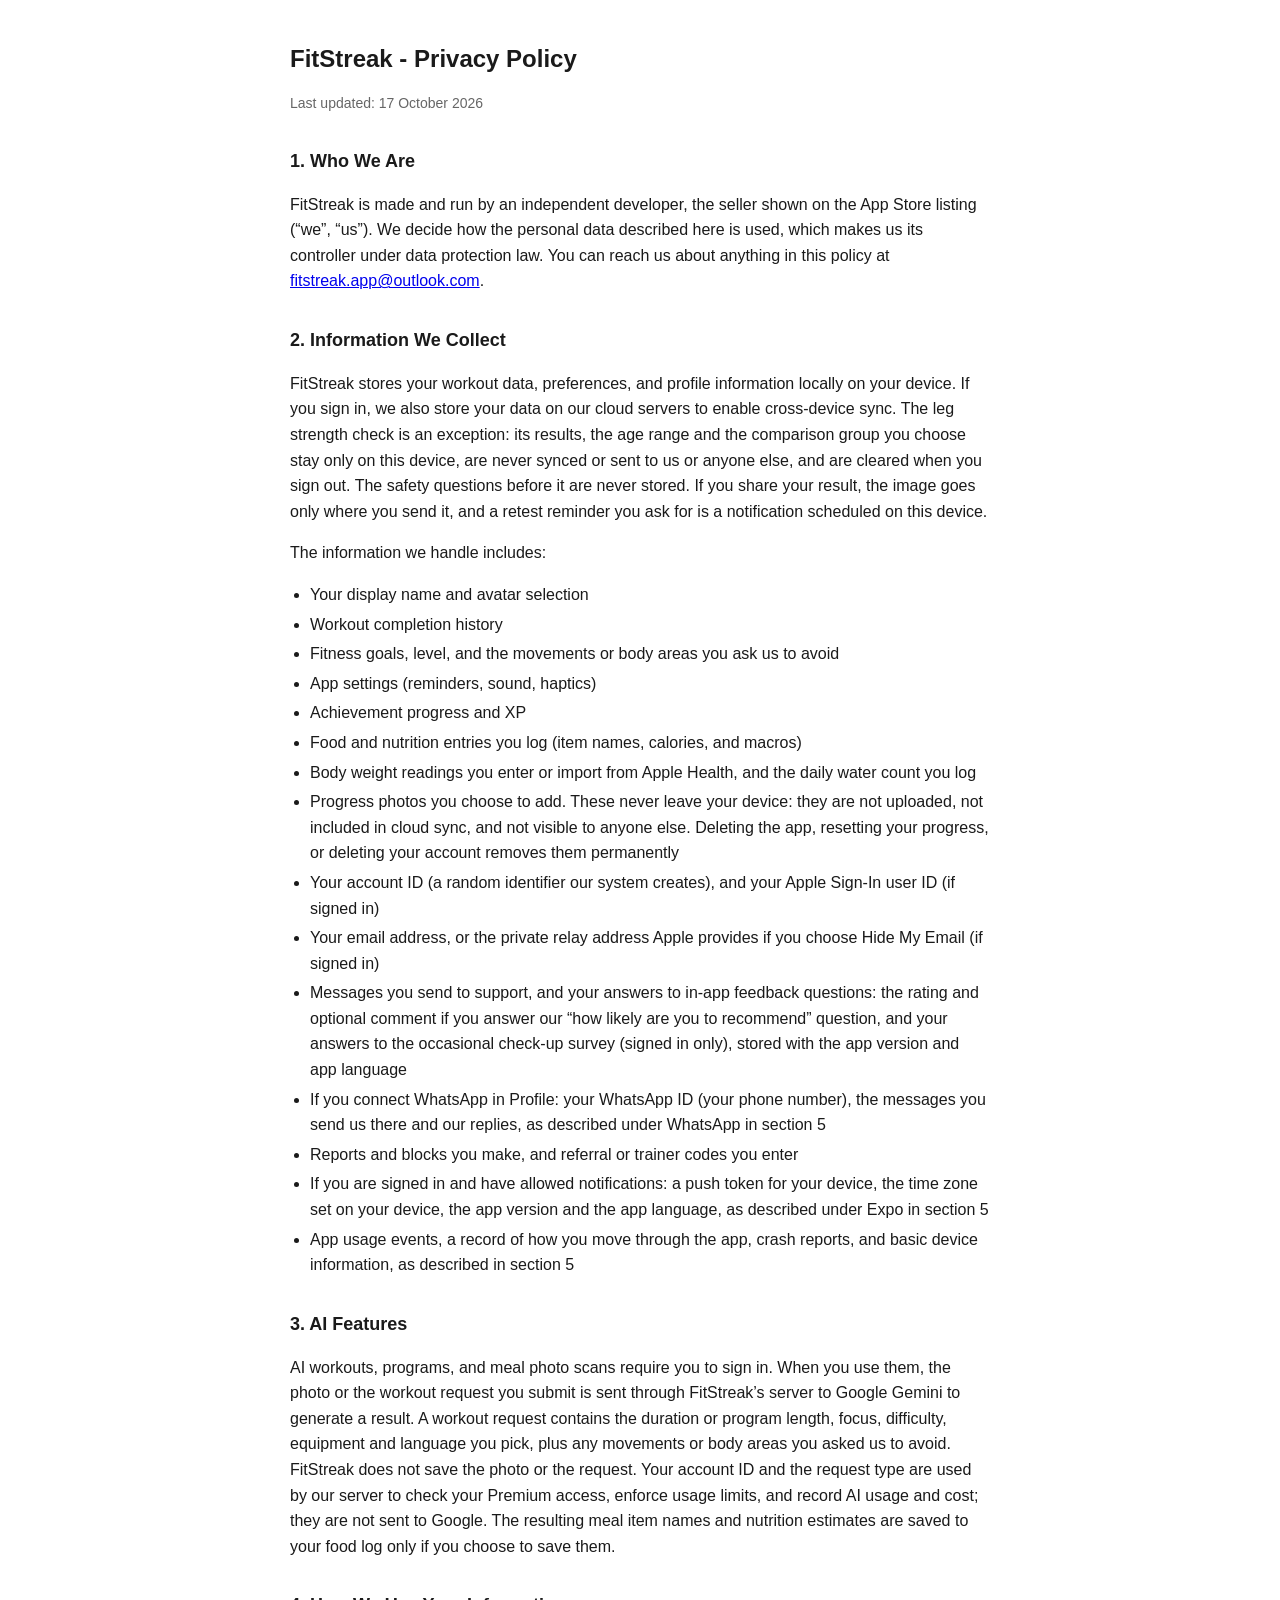
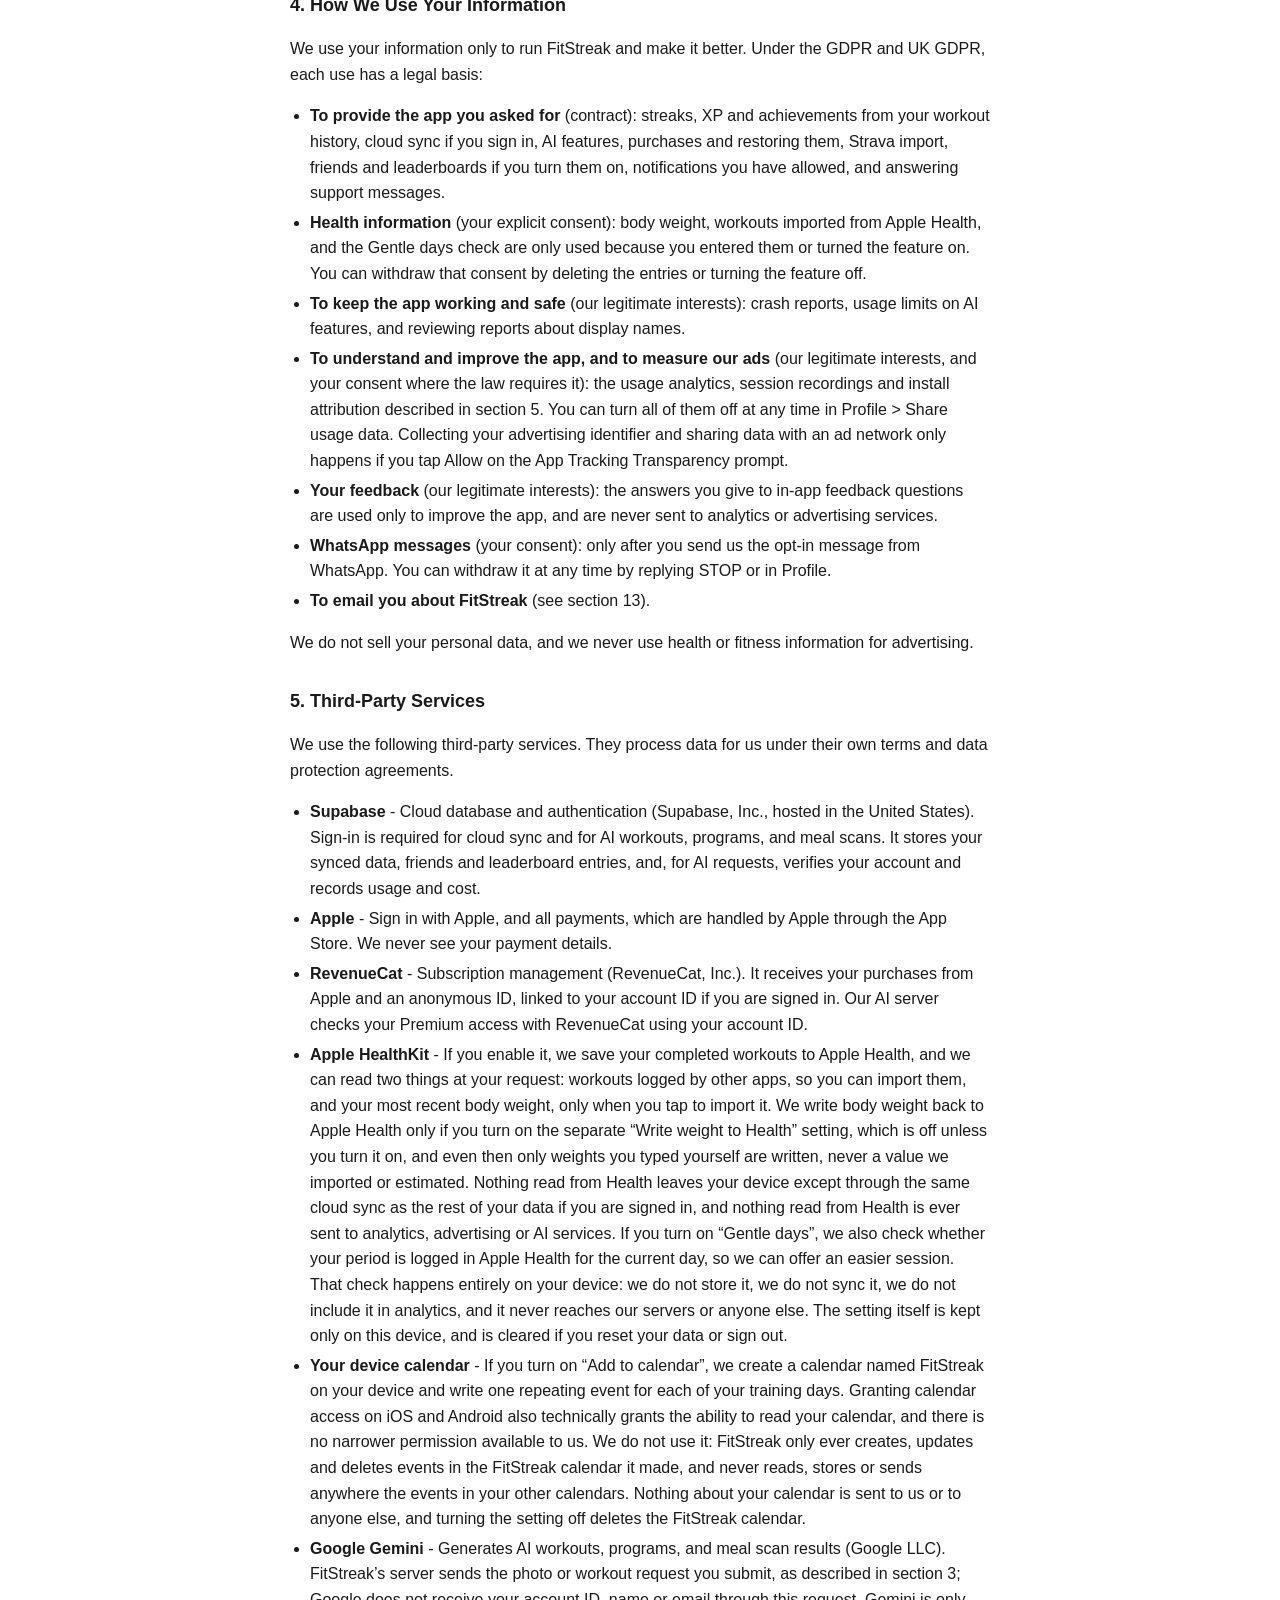
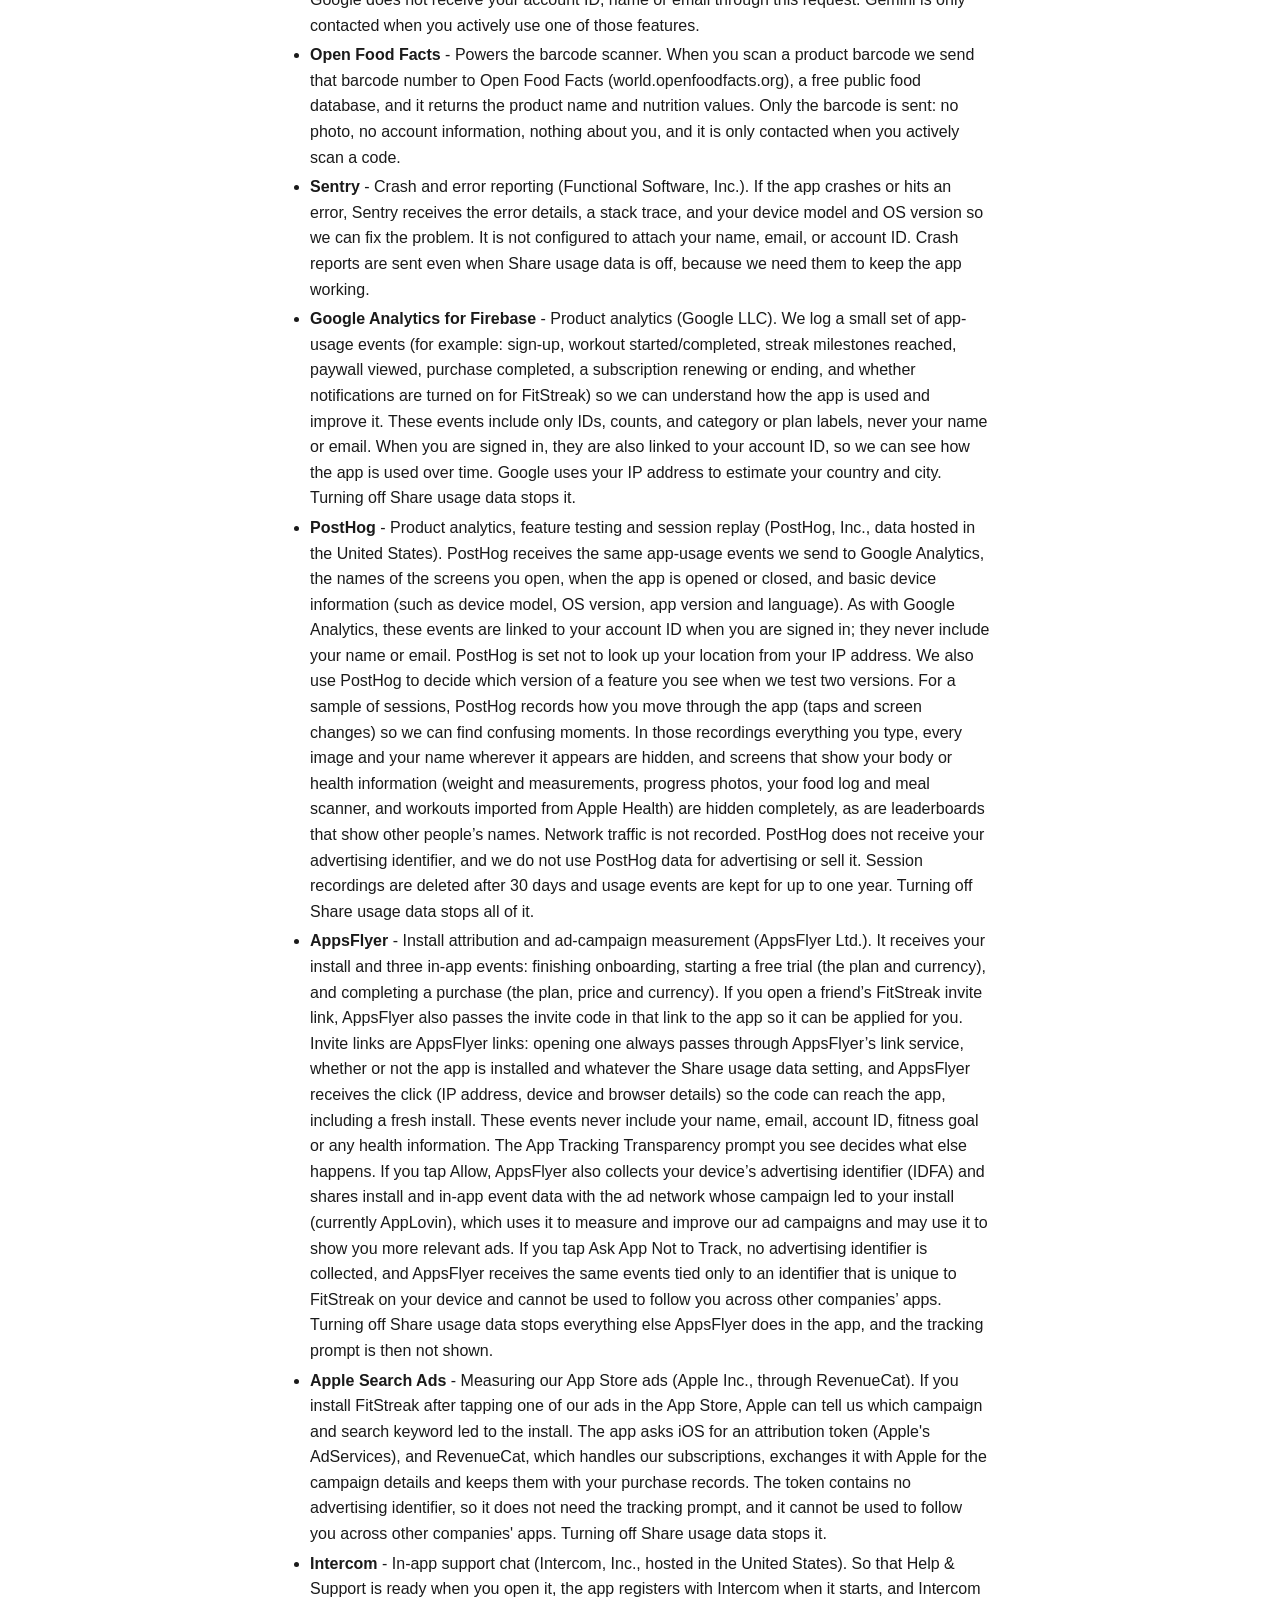
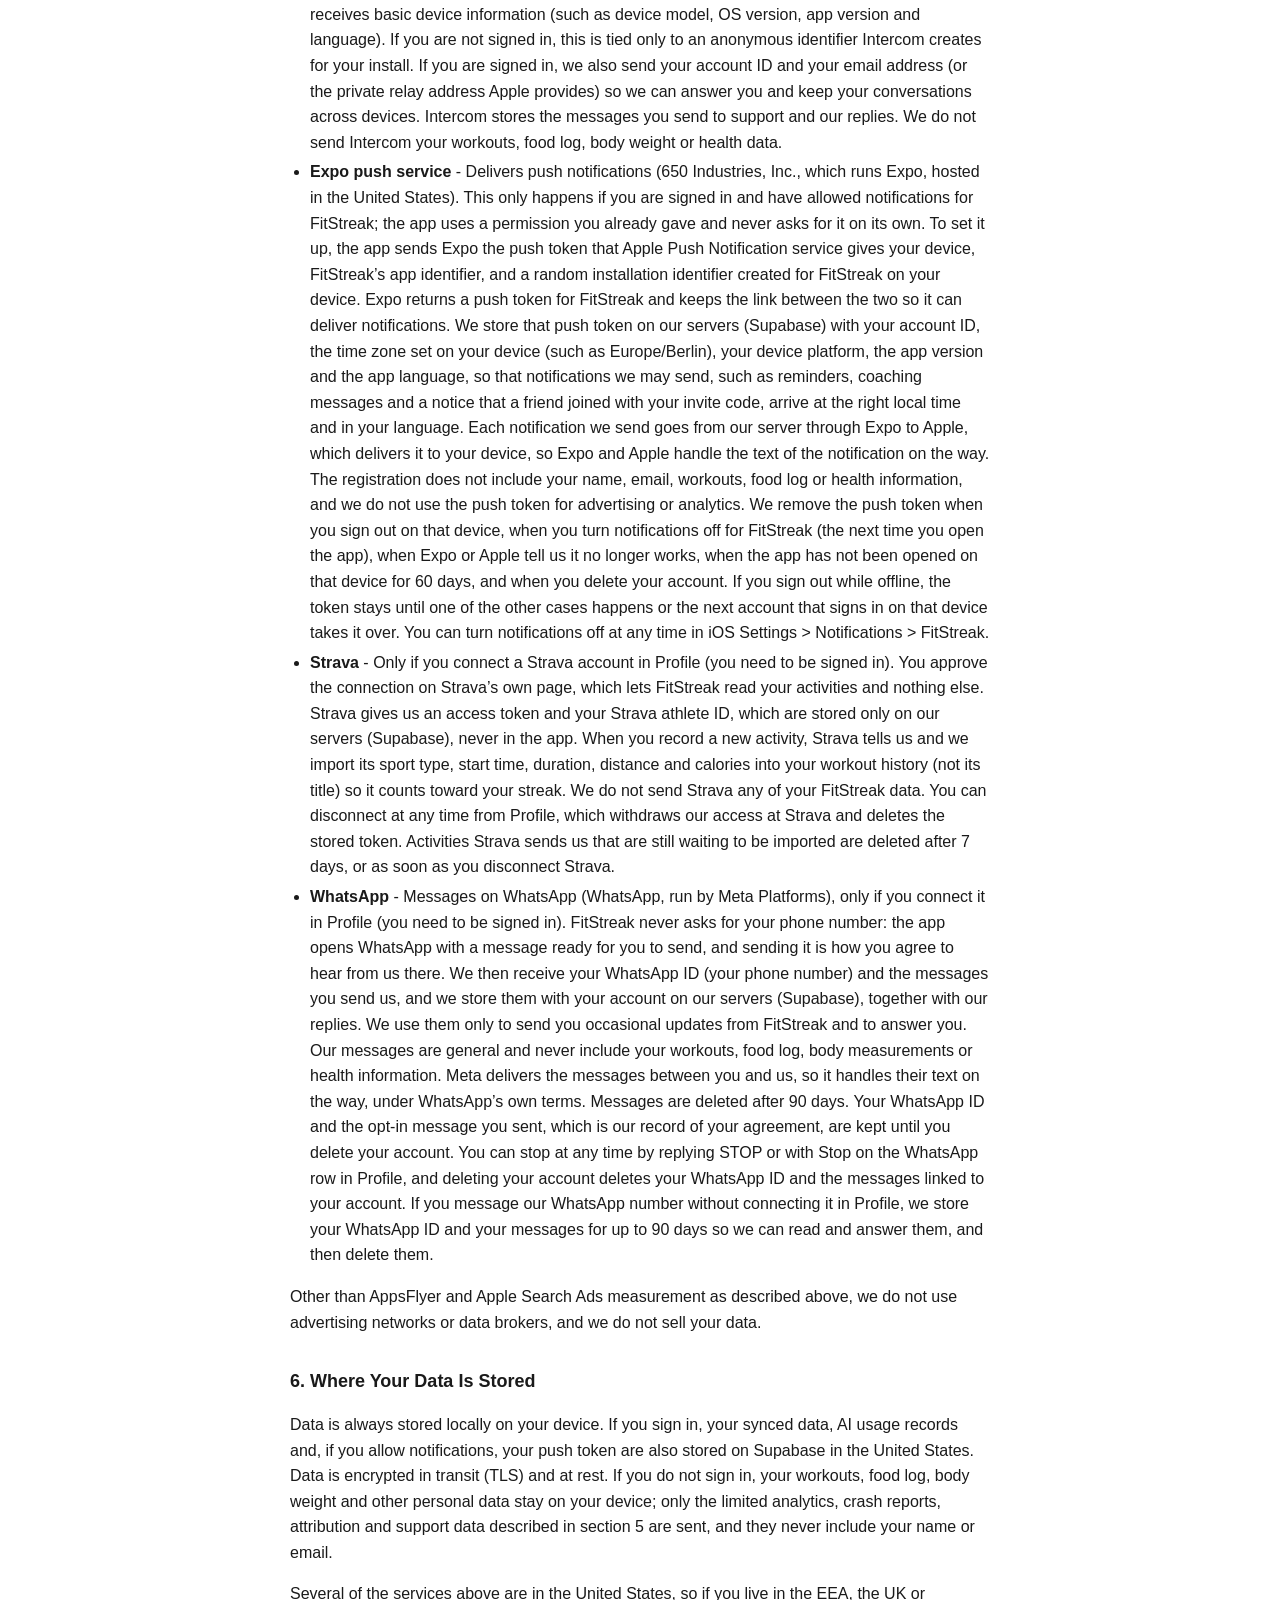
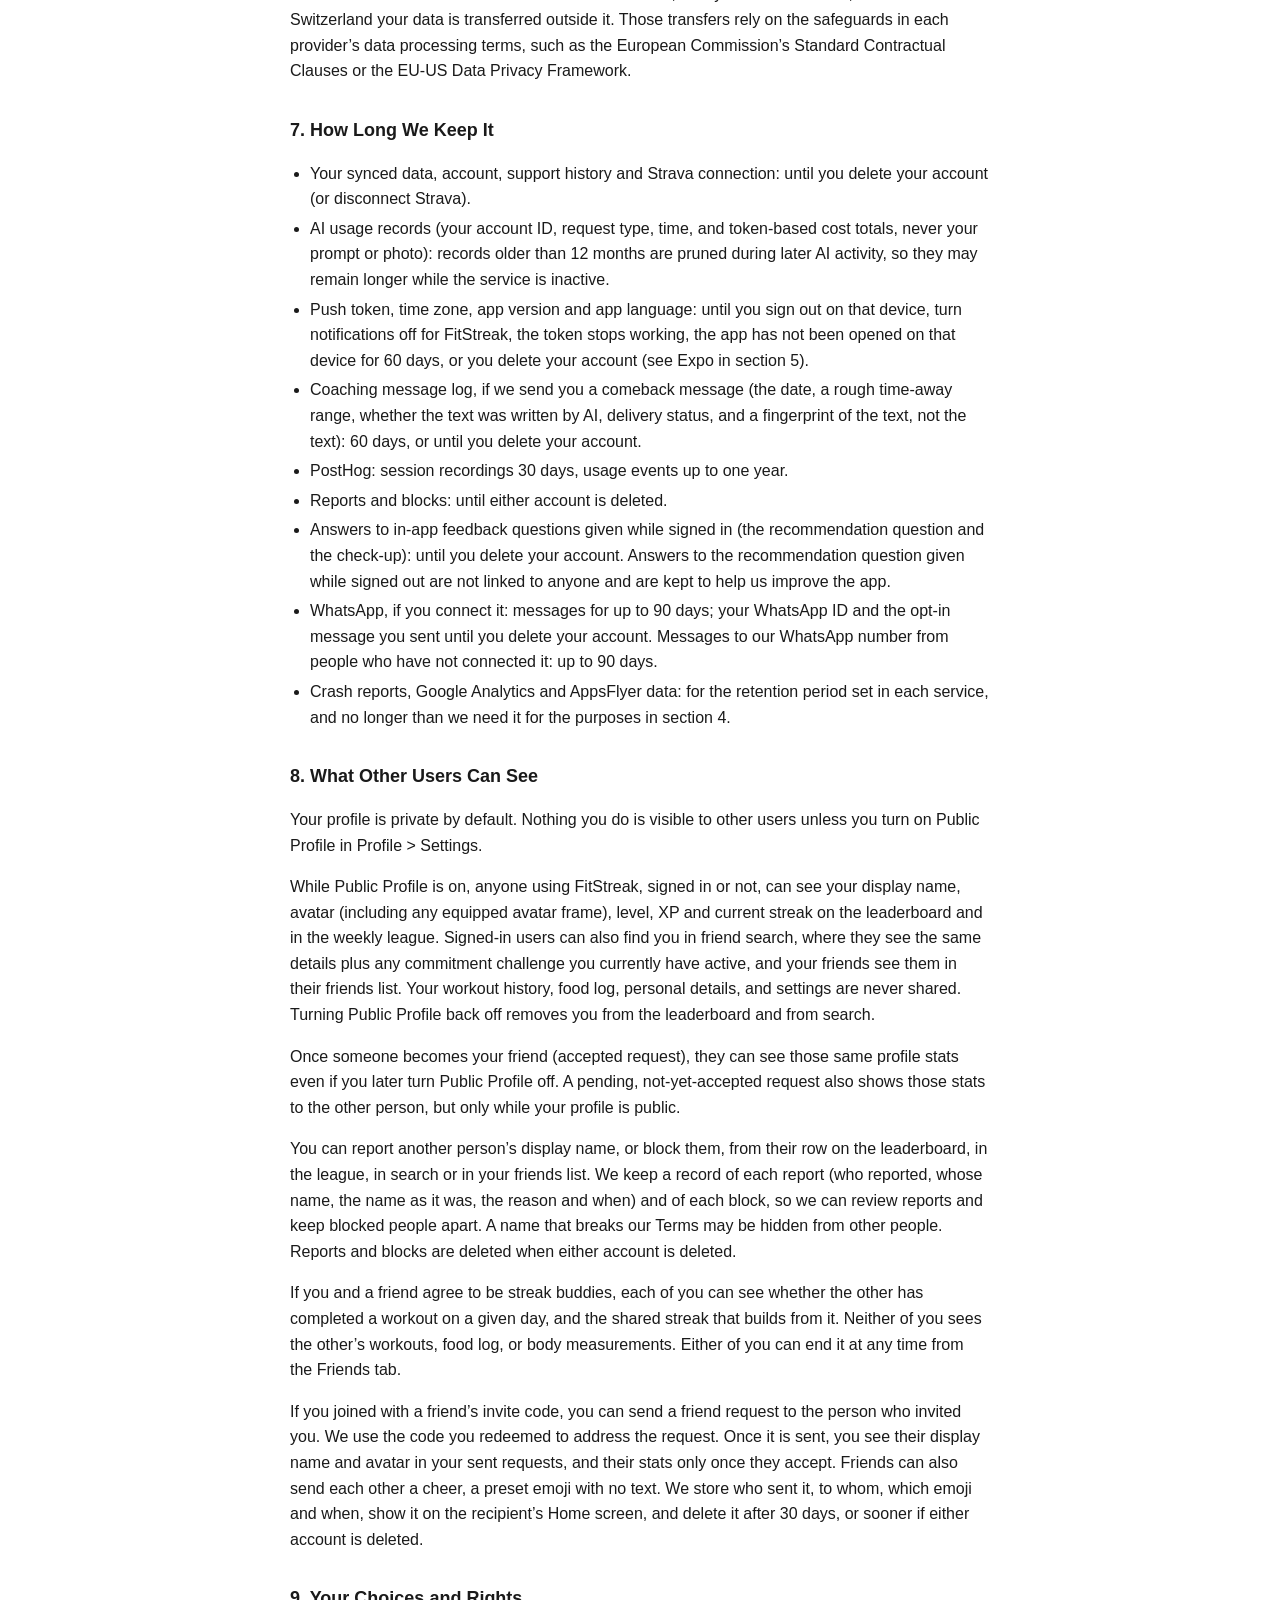
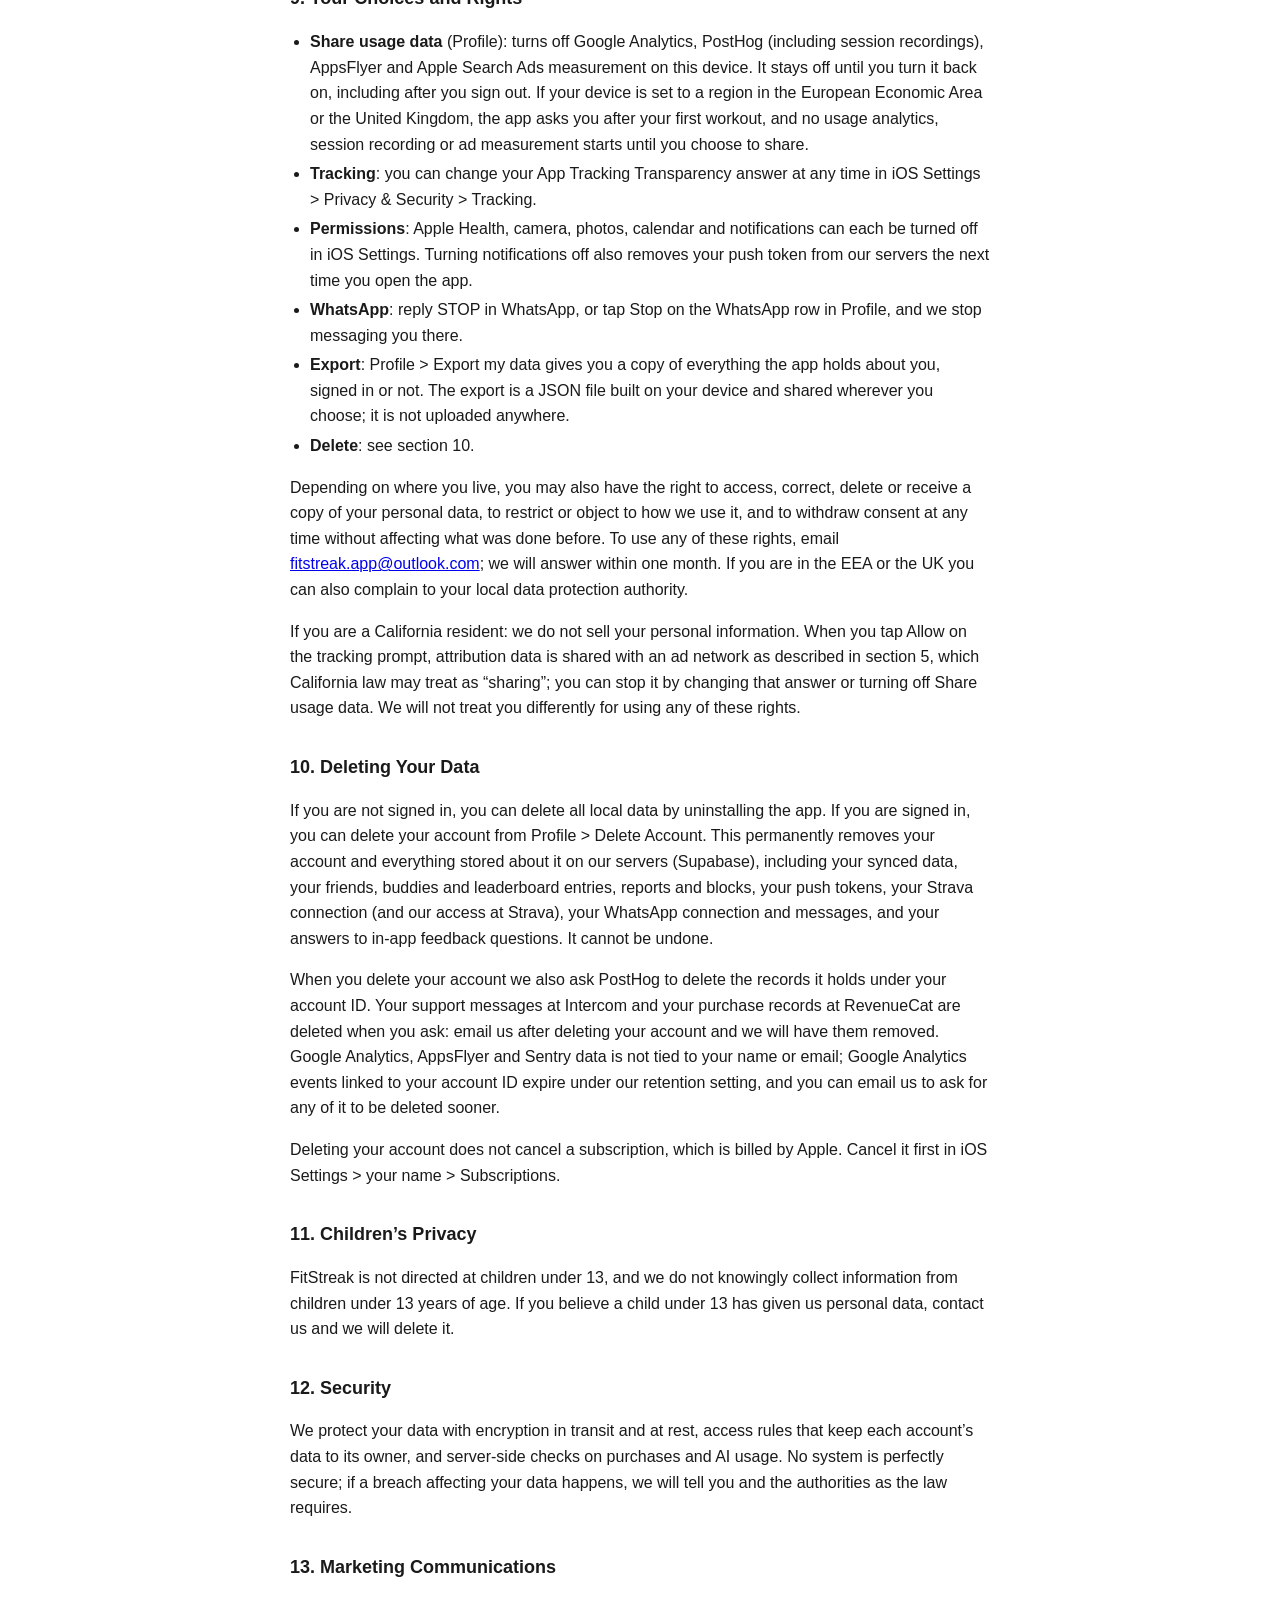
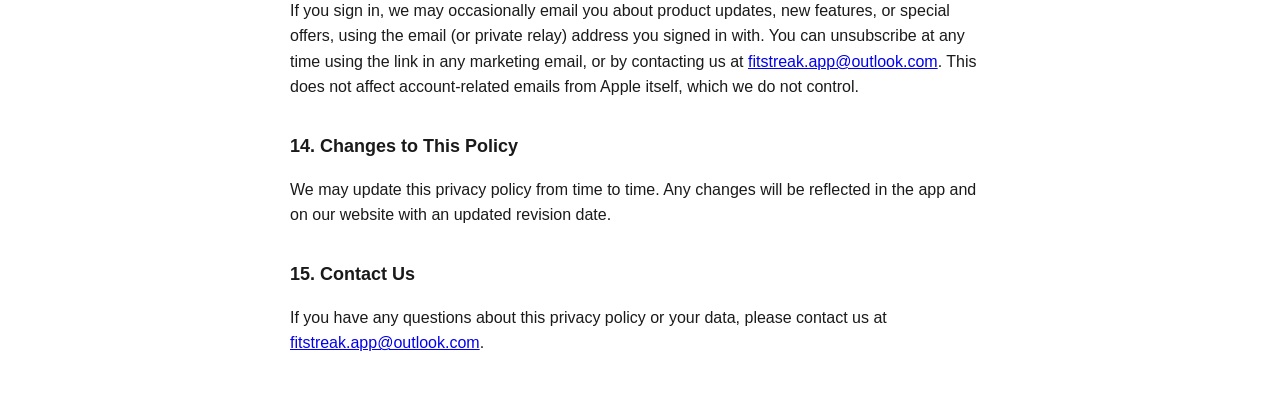
==== commit 45a412aa: "Privacy policy 17 October 2026: WhatsApp opt-in, in-app feedback check-up, Strava staging; terms pag" ====
--- a/privacy.html
+++ b/privacy.html
@@ -4,6 +4,8 @@
   <meta charset="UTF-8">
   <meta name="viewport" content="width=device-width, initial-scale=1.0">
   <title>FitStreak - Privacy Policy</title>
+  <meta name="description" content="What data the FitStreak workout app collects, why, who it is shared with, how long it is kept and how to delete it.">
+  <link rel="canonical" href="https://fitstreakapp.com/privacy.html">
   <style>
     body {
       font-family: -apple-system, BlinkMacSystemFont, 'Segoe UI', Roboto, sans-serif;
@@ -23,7 +25,7 @@
 </head>
 <body>
   <h1>FitStreak - Privacy Policy</h1>
-  <p class="updated">Last updated: 16 October 2026</p>
+  <p class="updated">Last updated: 17 October 2026</p>
 
   <!--
     Kept in sync BY HAND with app/privacy.tsx, which is the version users actually read
@@ -48,7 +50,8 @@
     <li>Progress photos you choose to add. These never leave your device: they are not uploaded, not included in cloud sync, and not visible to anyone else. Deleting the app, resetting your progress, or deleting your account removes them permanently</li>
     <li>Your account ID (a random identifier our system creates), and your Apple Sign-In user ID (if signed in)</li>
     <li>Your email address, or the private relay address Apple provides if you choose Hide My Email (if signed in)</li>
-    <li>Messages you send to support, and the rating and optional comment you give if you answer our in-app &ldquo;how likely are you to recommend&rdquo; question</li>
+    <li>Messages you send to support, and your answers to in-app feedback questions: the rating and optional comment if you answer our &ldquo;how likely are you to recommend&rdquo; question, and your answers to the occasional check-up survey (signed in only), stored with the app version and app language</li>
+    <li>If you connect WhatsApp in Profile: your WhatsApp ID (your phone number), the messages you send us there and our replies, as described under WhatsApp in section 5</li>
     <li>Reports and blocks you make, and referral or trainer codes you enter</li>
     <li>If you are signed in and have allowed notifications: a push token for your device, the time zone set on your device, the app version and the app language, as described under Expo in section 5</li>
     <li>App usage events, a record of how you move through the app, crash reports, and basic device information, as described in section 5</li>
@@ -62,6 +65,8 @@
     <li><strong>Health information</strong> (your explicit consent): body weight, workouts imported from Apple Health, and the Gentle days check are only used because you entered them or turned the feature on. You can withdraw that consent by deleting the entries or turning the feature off.</li>
     <li><strong>To keep the app working and safe</strong> (our legitimate interests): crash reports, usage limits on AI features, and reviewing reports about display names.</li>
     <li><strong>To understand and improve the app, and to measure our ads</strong> (our legitimate interests, and your consent where the law requires it): the usage analytics, session recordings and install attribution described in section 5. You can turn all of them off at any time in Profile &gt; Share usage data. Collecting your advertising identifier and sharing data with an ad network only happens if you tap Allow on the App Tracking Transparency prompt.</li>
+    <li><strong>Your feedback</strong> (our legitimate interests): the answers you give to in-app feedback questions are used only to improve the app, and are never sent to analytics or advertising services.</li>
+    <li><strong>WhatsApp messages</strong> (your consent): only after you send us the opt-in message from WhatsApp. You can withdraw it at any time by replying STOP or in Profile.</li>
     <li><strong>To email you about FitStreak</strong> (see section 13).</li>
   </ul>
   <p>We do not sell your personal data, and we never use health or fitness information for advertising.</p>
@@ -82,7 +87,8 @@
     <li><strong>Apple Search Ads</strong> - Measuring our App Store ads (Apple Inc., through RevenueCat). If you install FitStreak after tapping one of our ads in the App Store, Apple can tell us which campaign and search keyword led to the install. The app asks iOS for an attribution token (Apple&apos;s AdServices), and RevenueCat, which handles our subscriptions, exchanges it with Apple for the campaign details and keeps them with your purchase records. The token contains no advertising identifier, so it does not need the tracking prompt, and it cannot be used to follow you across other companies&apos; apps. Turning off Share usage data stops it.</li>
     <li><strong>Intercom</strong> - In-app support chat (Intercom, Inc., hosted in the United States). So that Help &amp; Support is ready when you open it, the app registers with Intercom when it starts, and Intercom receives basic device information (such as device model, OS version, app version and language). If you are not signed in, this is tied only to an anonymous identifier Intercom creates for your install. If you are signed in, we also send your account ID and your email address (or the private relay address Apple provides) so we can answer you and keep your conversations across devices. Intercom stores the messages you send to support and our replies. We do not send Intercom your workouts, food log, body weight or health data.</li>
     <li><strong>Expo push service</strong> - Delivers push notifications (650 Industries, Inc., which runs Expo, hosted in the United States). This only happens if you are signed in and have allowed notifications for FitStreak; the app uses a permission you already gave and never asks for it on its own. To set it up, the app sends Expo the push token that Apple Push Notification service gives your device, FitStreak&rsquo;s app identifier, and a random installation identifier created for FitStreak on your device. Expo returns a push token for FitStreak and keeps the link between the two so it can deliver notifications. We store that push token on our servers (Supabase) with your account ID, the time zone set on your device (such as Europe/Berlin), your device platform, the app version and the app language, so that notifications we may send, such as reminders, coaching messages and a notice that a friend joined with your invite code, arrive at the right local time and in your language. Each notification we send goes from our server through Expo to Apple, which delivers it to your device, so Expo and Apple handle the text of the notification on the way. The registration does not include your name, email, workouts, food log or health information, and we do not use the push token for advertising or analytics. We remove the push token when you sign out on that device, when you turn notifications off for FitStreak (the next time you open the app), when Expo or Apple tell us it no longer works, when the app has not been opened on that device for 60 days, and when you delete your account. If you sign out while offline, the token stays until one of the other cases happens or the next account that signs in on that device takes it over. You can turn notifications off at any time in iOS Settings &gt; Notifications &gt; FitStreak.</li>
-    <li><strong>Strava</strong> - Only if you connect a Strava account in Profile (you need to be signed in). You approve the connection on Strava&rsquo;s own page, which lets FitStreak read your activities and nothing else. Strava gives us an access token and your Strava athlete ID, which are stored only on our servers (Supabase), never in the app. When you record a new activity, Strava tells us and we import its type, title, start time, duration, distance and calories into your workout history so it counts toward your streak. We do not send Strava any of your FitStreak data. You can disconnect at any time from Profile, which withdraws our access at Strava and deletes the stored token.</li>
+    <li><strong>Strava</strong> - Only if you connect a Strava account in Profile (you need to be signed in). You approve the connection on Strava&rsquo;s own page, which lets FitStreak read your activities and nothing else. Strava gives us an access token and your Strava athlete ID, which are stored only on our servers (Supabase), never in the app. When you record a new activity, Strava tells us and we import its sport type, start time, duration, distance and calories into your workout history (not its title) so it counts toward your streak. We do not send Strava any of your FitStreak data. You can disconnect at any time from Profile, which withdraws our access at Strava and deletes the stored token. Activities Strava sends us that are still waiting to be imported are deleted after 7 days, or as soon as you disconnect Strava.</li>
+    <li><strong>WhatsApp</strong> - Messages on WhatsApp (WhatsApp, run by Meta Platforms), only if you connect it in Profile (you need to be signed in). FitStreak never asks for your phone number: the app opens WhatsApp with a message ready for you to send, and sending it is how you agree to hear from us there. We then receive your WhatsApp ID (your phone number) and the messages you send us, and we store them with your account on our servers (Supabase), together with our replies. We use them only to send you occasional updates from FitStreak and to answer you. Our messages are general and never include your workouts, food log, body measurements or health information. Meta delivers the messages between you and us, so it handles their text on the way, under WhatsApp&rsquo;s own terms. Messages are deleted after 90 days. Your WhatsApp ID and the opt-in message you sent, which is our record of your agreement, are kept until you delete your account. You can stop at any time by replying STOP or with Stop on the WhatsApp row in Profile, and deleting your account deletes your WhatsApp ID and the messages linked to your account. If you message our WhatsApp number without connecting it in Profile, we store your WhatsApp ID and your messages for up to 90 days so we can read and answer them, and then delete them.</li>
   </ul>
   <p>Other than AppsFlyer and Apple Search Ads measurement as described above, we do not use advertising networks or data brokers, and we do not sell your data.</p>
   <h2>6. Where Your Data Is Stored</h2>
@@ -96,7 +102,8 @@
     <li>Coaching message log, if we send you a comeback message (the date, a rough time-away range, whether the text was written by AI, delivery status, and a fingerprint of the text, not the text): 60 days, or until you delete your account.</li>
     <li>PostHog: session recordings 30 days, usage events up to one year.</li>
     <li>Reports and blocks: until either account is deleted.</li>
-    <li>Answers to the in-app recommendation question given while signed in: until you delete your account. Answers given while signed out are not linked to anyone and are kept to help us improve the app.</li>
+    <li>Answers to in-app feedback questions given while signed in (the recommendation question and the check-up): until you delete your account. Answers to the recommendation question given while signed out are not linked to anyone and are kept to help us improve the app.</li>
+    <li>WhatsApp, if you connect it: messages for up to 90 days; your WhatsApp ID and the opt-in message you sent until you delete your account. Messages to our WhatsApp number from people who have not connected it: up to 90 days.</li>
     <li>Crash reports, Google Analytics and AppsFlyer data: for the retention period set in each service, and no longer than we need it for the purposes in section 4.</li>
   </ul>
   <h2>8. What Other Users Can See</h2>
@@ -105,19 +112,20 @@
   <p>Once someone becomes your friend (accepted request), they can see those same profile stats even if you later turn Public Profile off. A pending, not-yet-accepted request also shows those stats to the other person, but only while your profile is public.</p>
   <p>You can report another person&rsquo;s display name, or block them, from their row on the leaderboard, in the league, in search or in your friends list. We keep a record of each report (who reported, whose name, the name as it was, the reason and when) and of each block, so we can review reports and keep blocked people apart. A name that breaks our Terms may be hidden from other people. Reports and blocks are deleted when either account is deleted.</p>
   <p>If you and a friend agree to be streak buddies, each of you can see whether the other has completed a workout on a given day, and the shared streak that builds from it. Neither of you sees the other&rsquo;s workouts, food log, or body measurements. Either of you can end it at any time from the Friends tab.</p>
-  <p>If you joined with a friend&rsquo;s invite code, you can send a friend request to the person who invited you. We use the code you redeemed to address the request. Once it is sent, you see their display name and avatar in your sent requests, and their stats only once they accept. Friends can also send each other a cheer, a preset emoji with no text. We store who sent it, to whom, which emoji and when, show it on the recipient&rsquo;s Home screen, and delete it when either account is deleted.</p>
+  <p>If you joined with a friend&rsquo;s invite code, you can send a friend request to the person who invited you. We use the code you redeemed to address the request. Once it is sent, you see their display name and avatar in your sent requests, and their stats only once they accept. Friends can also send each other a cheer, a preset emoji with no text. We store who sent it, to whom, which emoji and when, show it on the recipient&rsquo;s Home screen, and delete it after 30 days, or sooner if either account is deleted.</p>
   <h2>9. Your Choices and Rights</h2>
   <ul>
     <li><strong>Share usage data</strong> (Profile): turns off Google Analytics, PostHog (including session recordings), AppsFlyer and Apple Search Ads measurement on this device. It stays off until you turn it back on, including after you sign out. If your device is set to a region in the European Economic Area or the United Kingdom, the app asks you after your first workout, and no usage analytics, session recording or ad measurement starts until you choose to share.</li>
     <li><strong>Tracking</strong>: you can change your App Tracking Transparency answer at any time in iOS Settings &gt; Privacy &amp; Security &gt; Tracking.</li>
     <li><strong>Permissions</strong>: Apple Health, camera, photos, calendar and notifications can each be turned off in iOS Settings. Turning notifications off also removes your push token from our servers the next time you open the app.</li>
+    <li><strong>WhatsApp</strong>: reply STOP in WhatsApp, or tap Stop on the WhatsApp row in Profile, and we stop messaging you there.</li>
     <li><strong>Export</strong>: Profile &gt; Export my data gives you a copy of everything the app holds about you, signed in or not. The export is a JSON file built on your device and shared wherever you choose; it is not uploaded anywhere.</li>
     <li><strong>Delete</strong>: see section 10.</li>
   </ul>
   <p>Depending on where you live, you may also have the right to access, correct, delete or receive a copy of your personal data, to restrict or object to how we use it, and to withdraw consent at any time without affecting what was done before. To use any of these rights, email <a href="mailto:fitstreak.app@outlook.com">fitstreak.app@outlook.com</a>; we will answer within one month. If you are in the EEA or the UK you can also complain to your local data protection authority.</p>
   <p>If you are a California resident: we do not sell your personal information. When you tap Allow on the tracking prompt, attribution data is shared with an ad network as described in section 5, which California law may treat as &ldquo;sharing&rdquo;; you can stop it by changing that answer or turning off Share usage data. We will not treat you differently for using any of these rights.</p>
   <h2>10. Deleting Your Data</h2>
-  <p>If you are not signed in, you can delete all local data by uninstalling the app. If you are signed in, you can delete your account from Profile &gt; Delete Account. This permanently removes your account and everything stored about it on our servers (Supabase), including your synced data, your friends, buddies and leaderboard entries, reports and blocks, your push tokens, your Strava connection (and our access at Strava), and your answers to the in-app recommendation question. It cannot be undone.</p>
+  <p>If you are not signed in, you can delete all local data by uninstalling the app. If you are signed in, you can delete your account from Profile &gt; Delete Account. This permanently removes your account and everything stored about it on our servers (Supabase), including your synced data, your friends, buddies and leaderboard entries, reports and blocks, your push tokens, your Strava connection (and our access at Strava), your WhatsApp connection and messages, and your answers to in-app feedback questions. It cannot be undone.</p>
   <p>When you delete your account we also ask PostHog to delete the records it holds under your account ID. Your support messages at Intercom and your purchase records at RevenueCat are deleted when you ask: email us after deleting your account and we will have them removed. Google Analytics, AppsFlyer and Sentry data is not tied to your name or email; Google Analytics events linked to your account ID expire under our retention setting, and you can email us to ask for any of it to be deleted sooner.</p>
   <p>Deleting your account does not cancel a subscription, which is billed by Apple. Cancel it first in iOS Settings &gt; your name &gt; Subscriptions.</p>
   <h2>11. Children&rsquo;s Privacy</h2>
